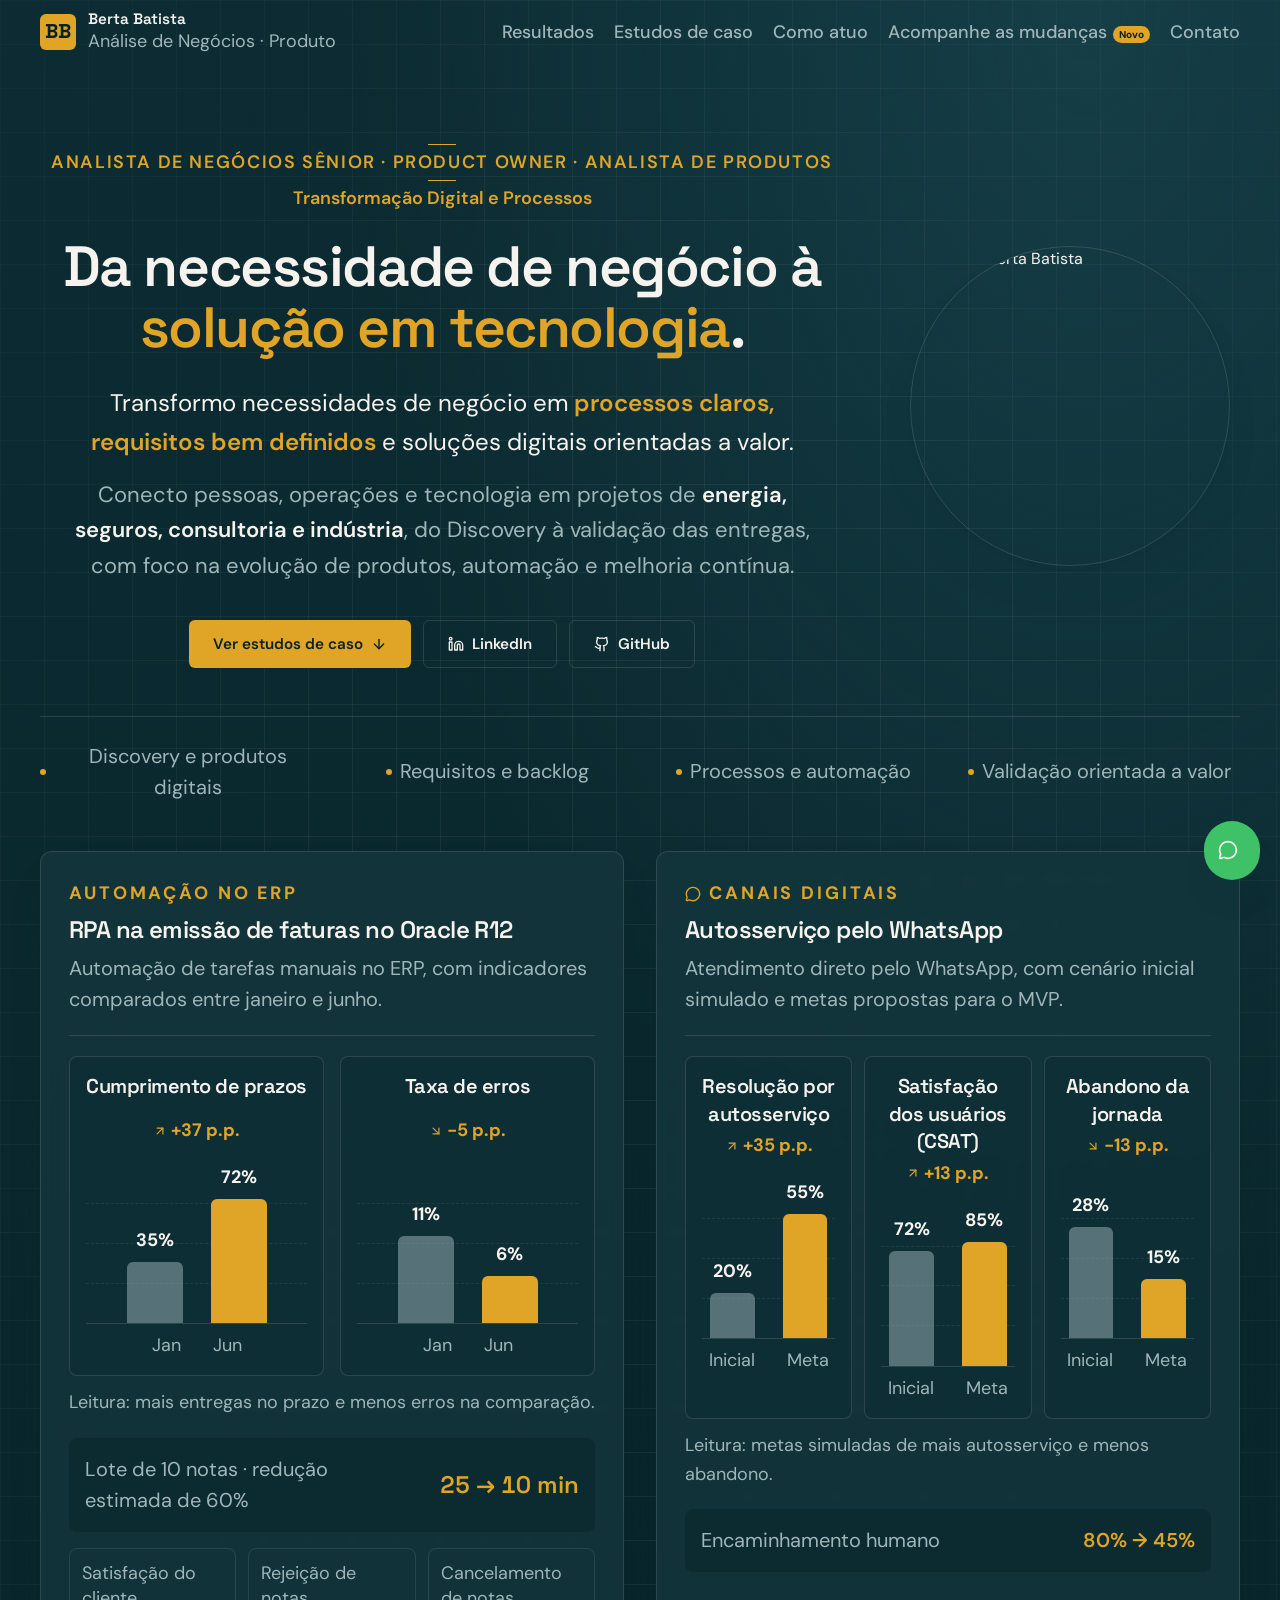
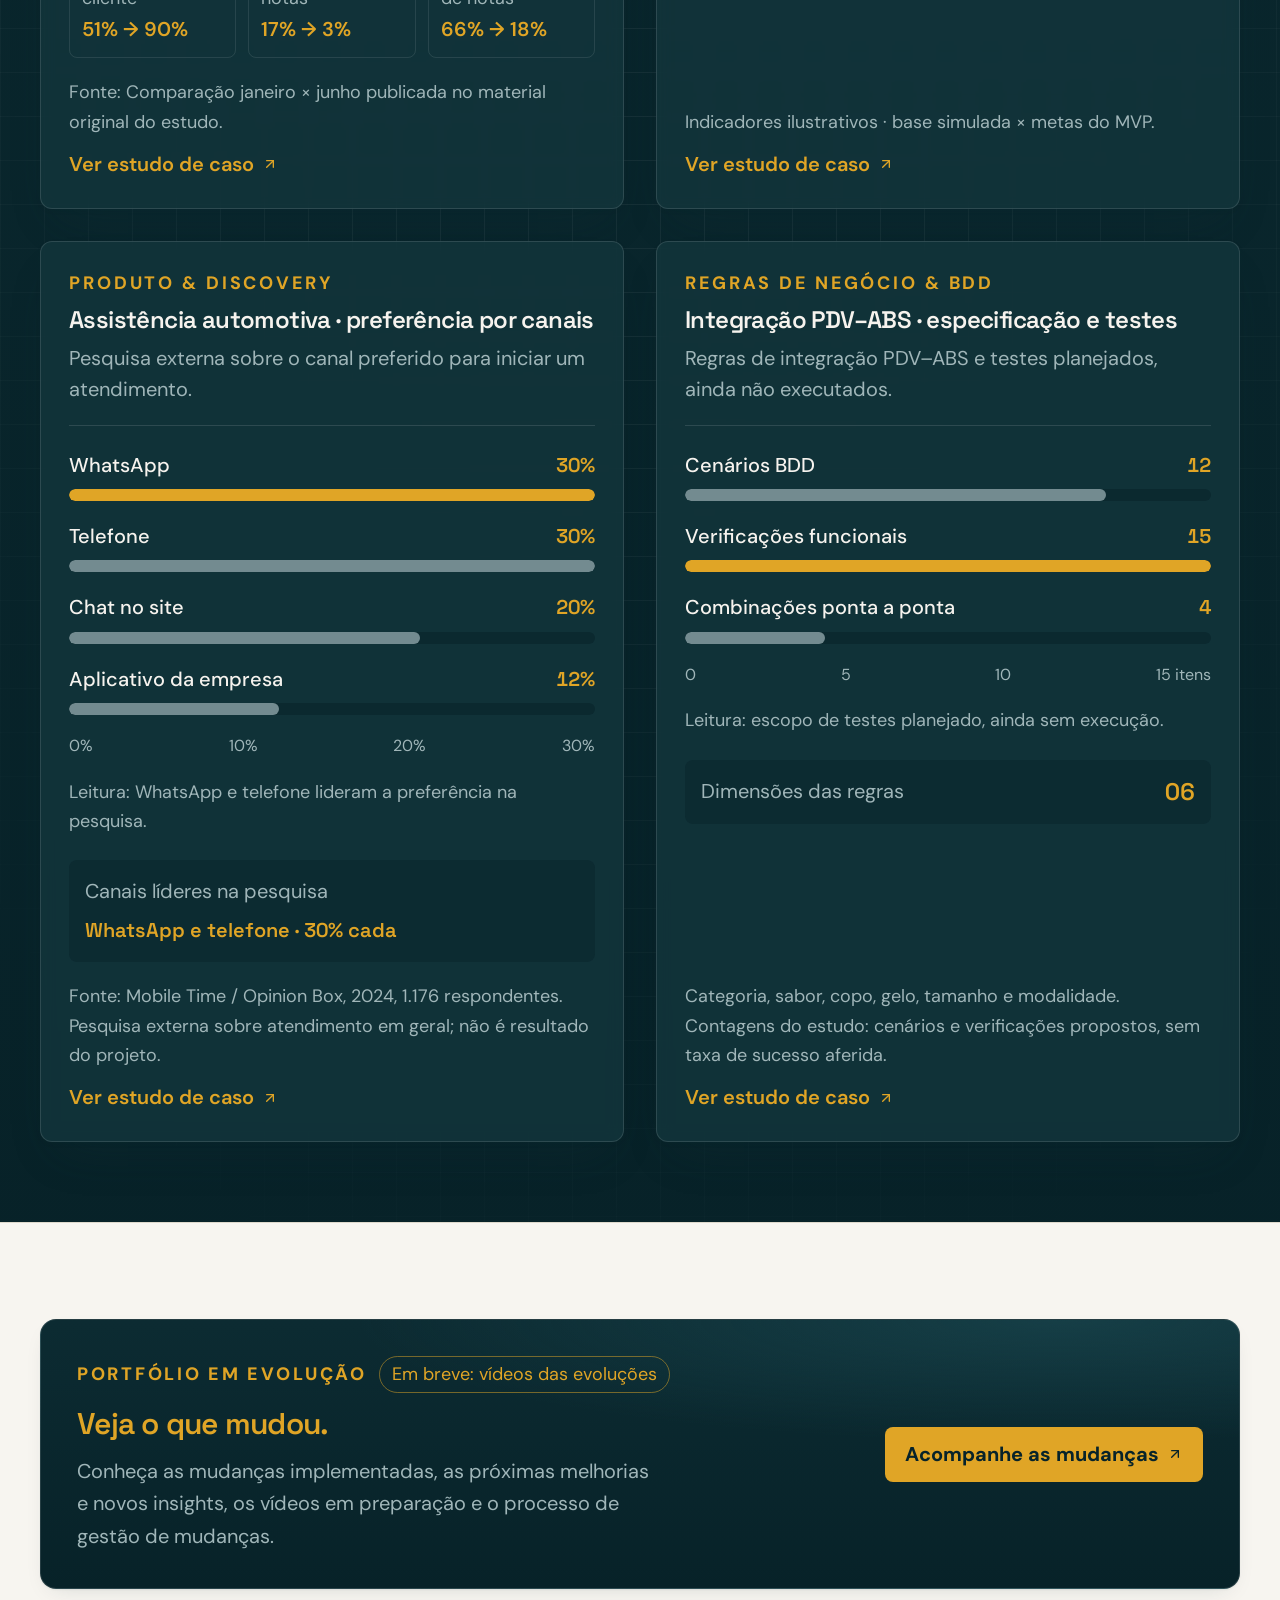
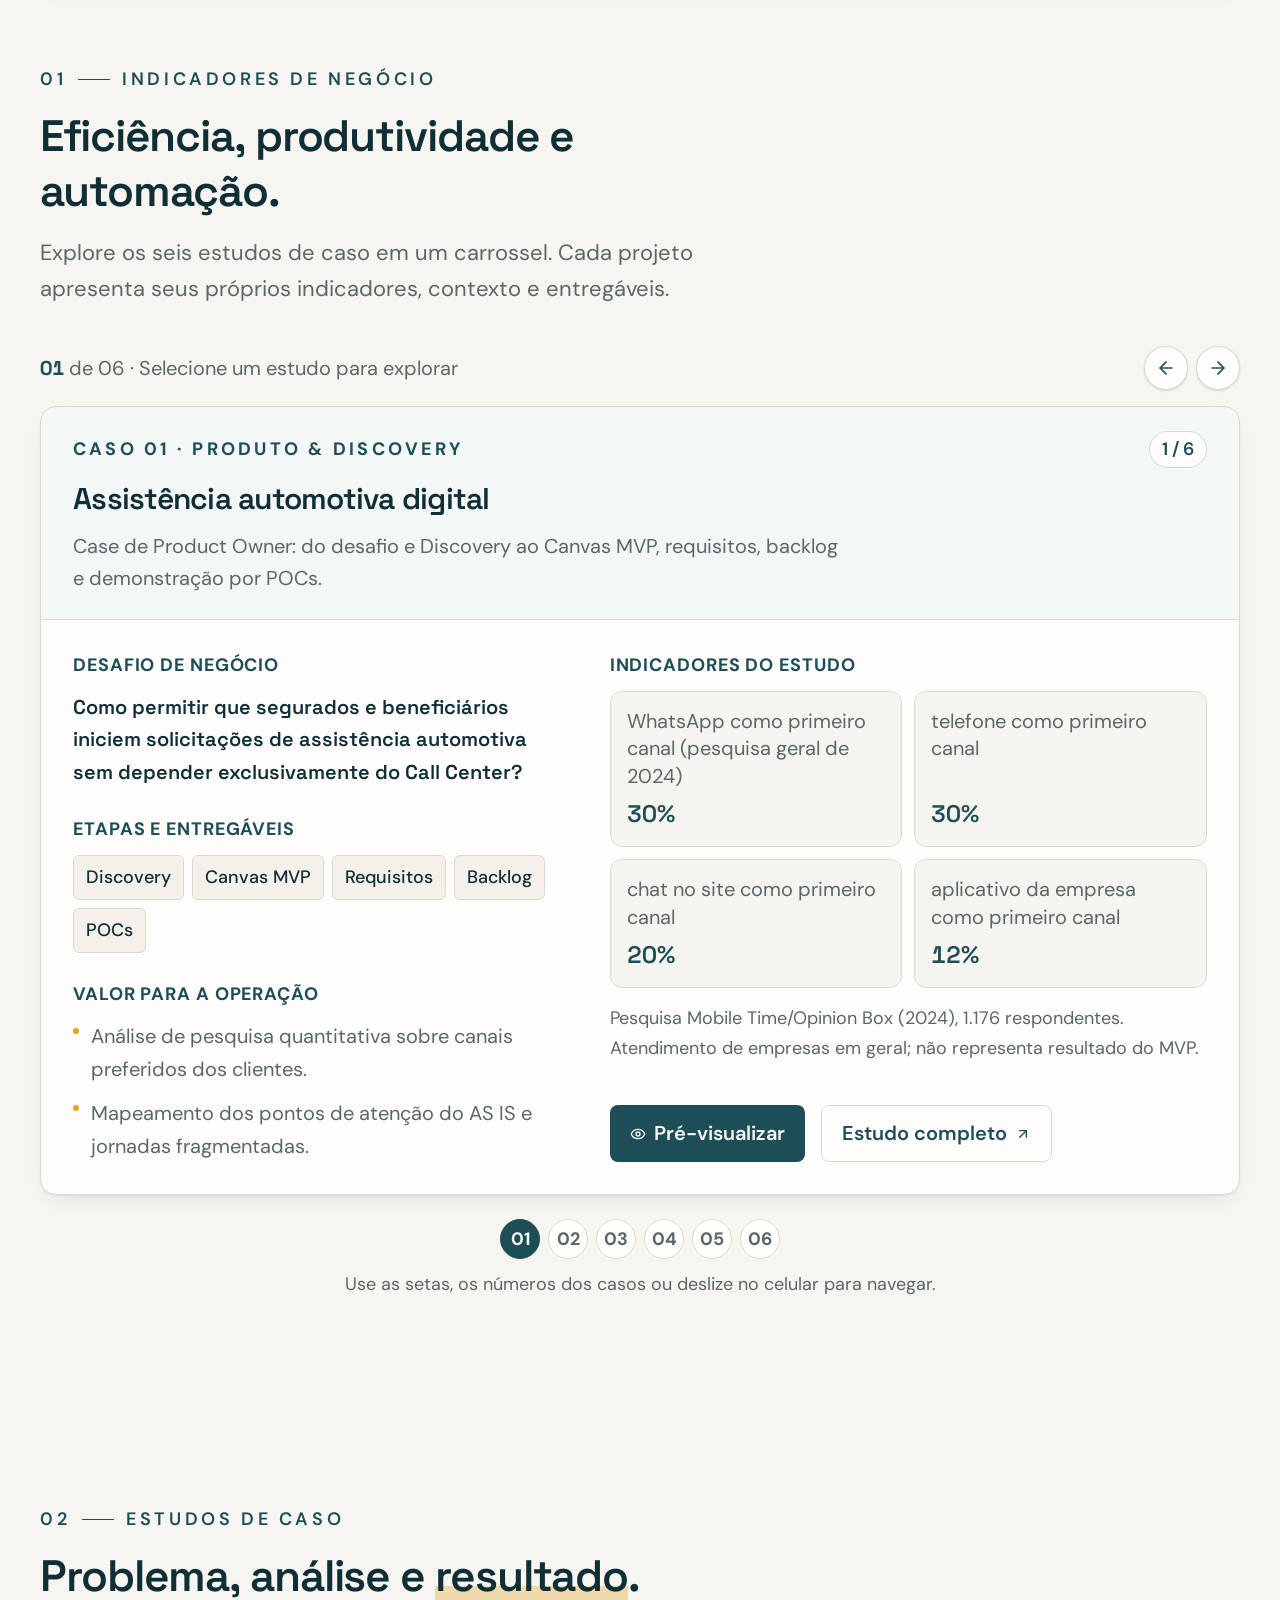
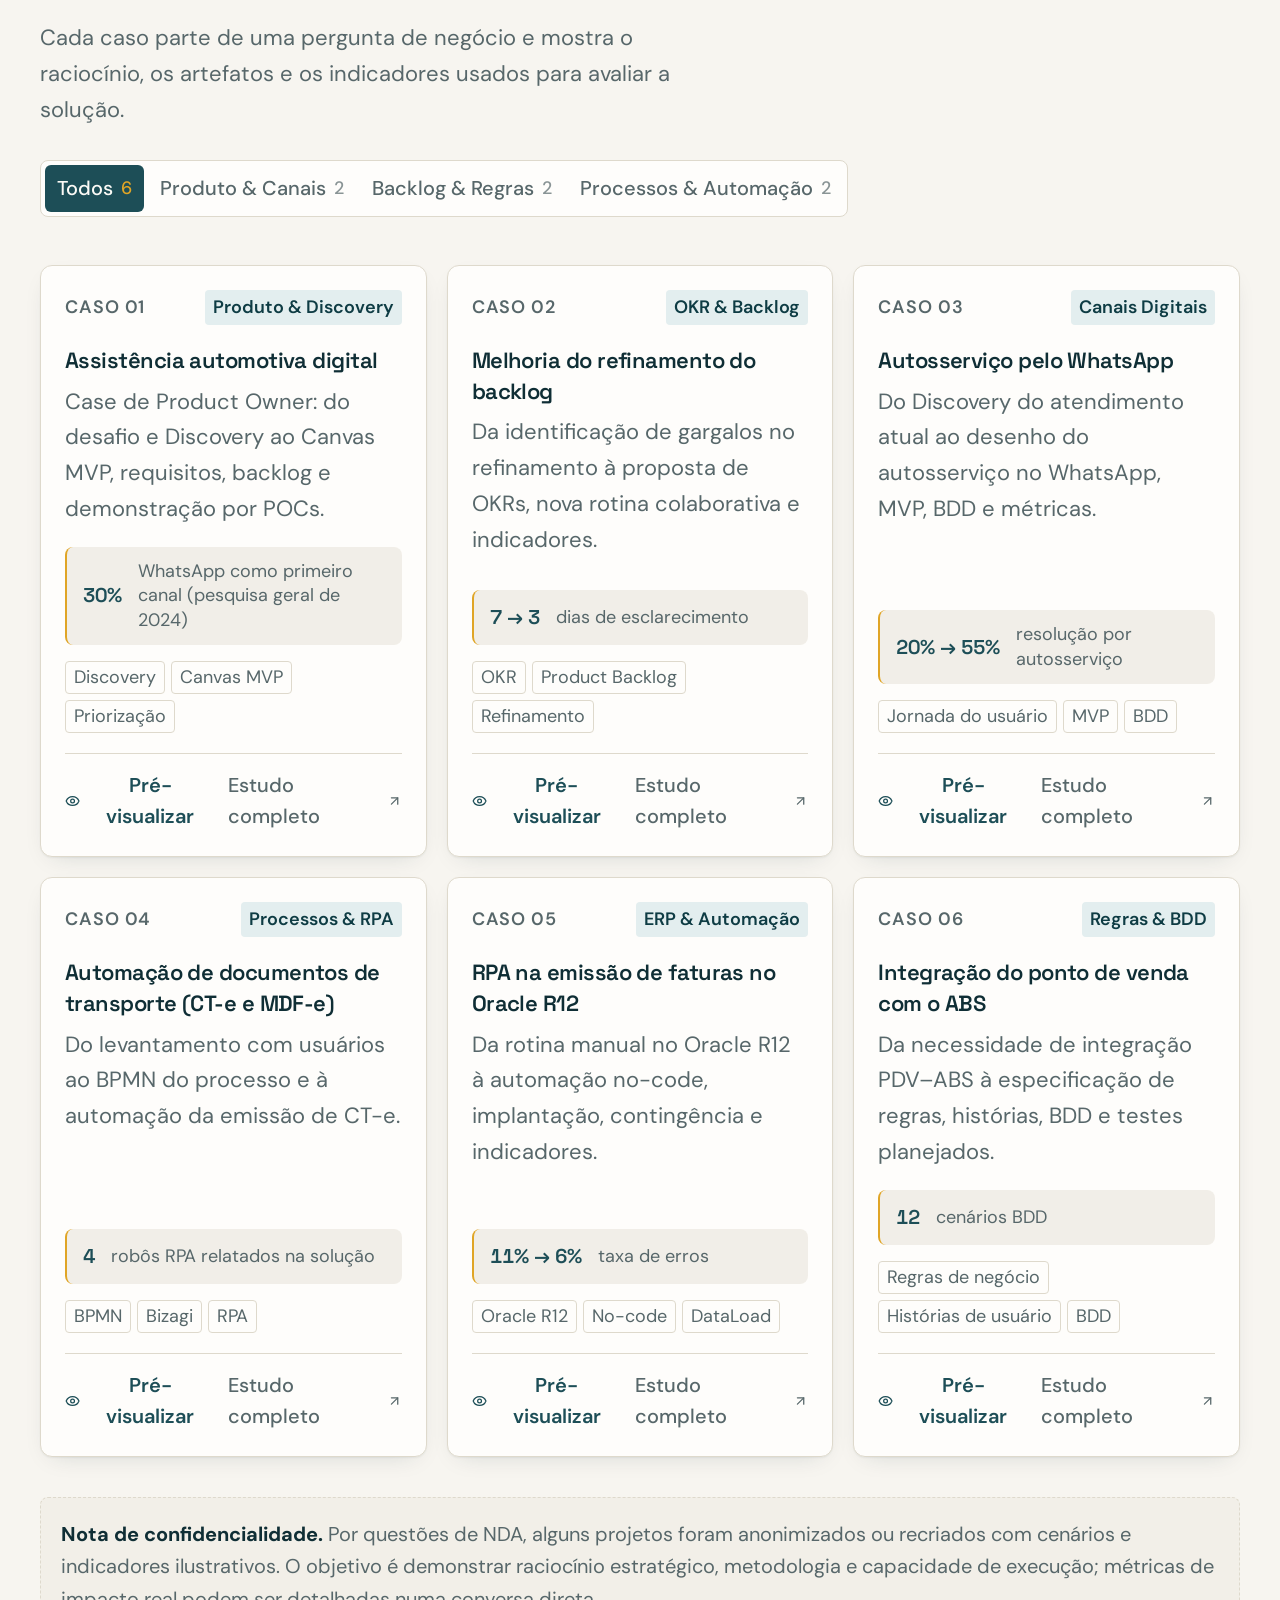
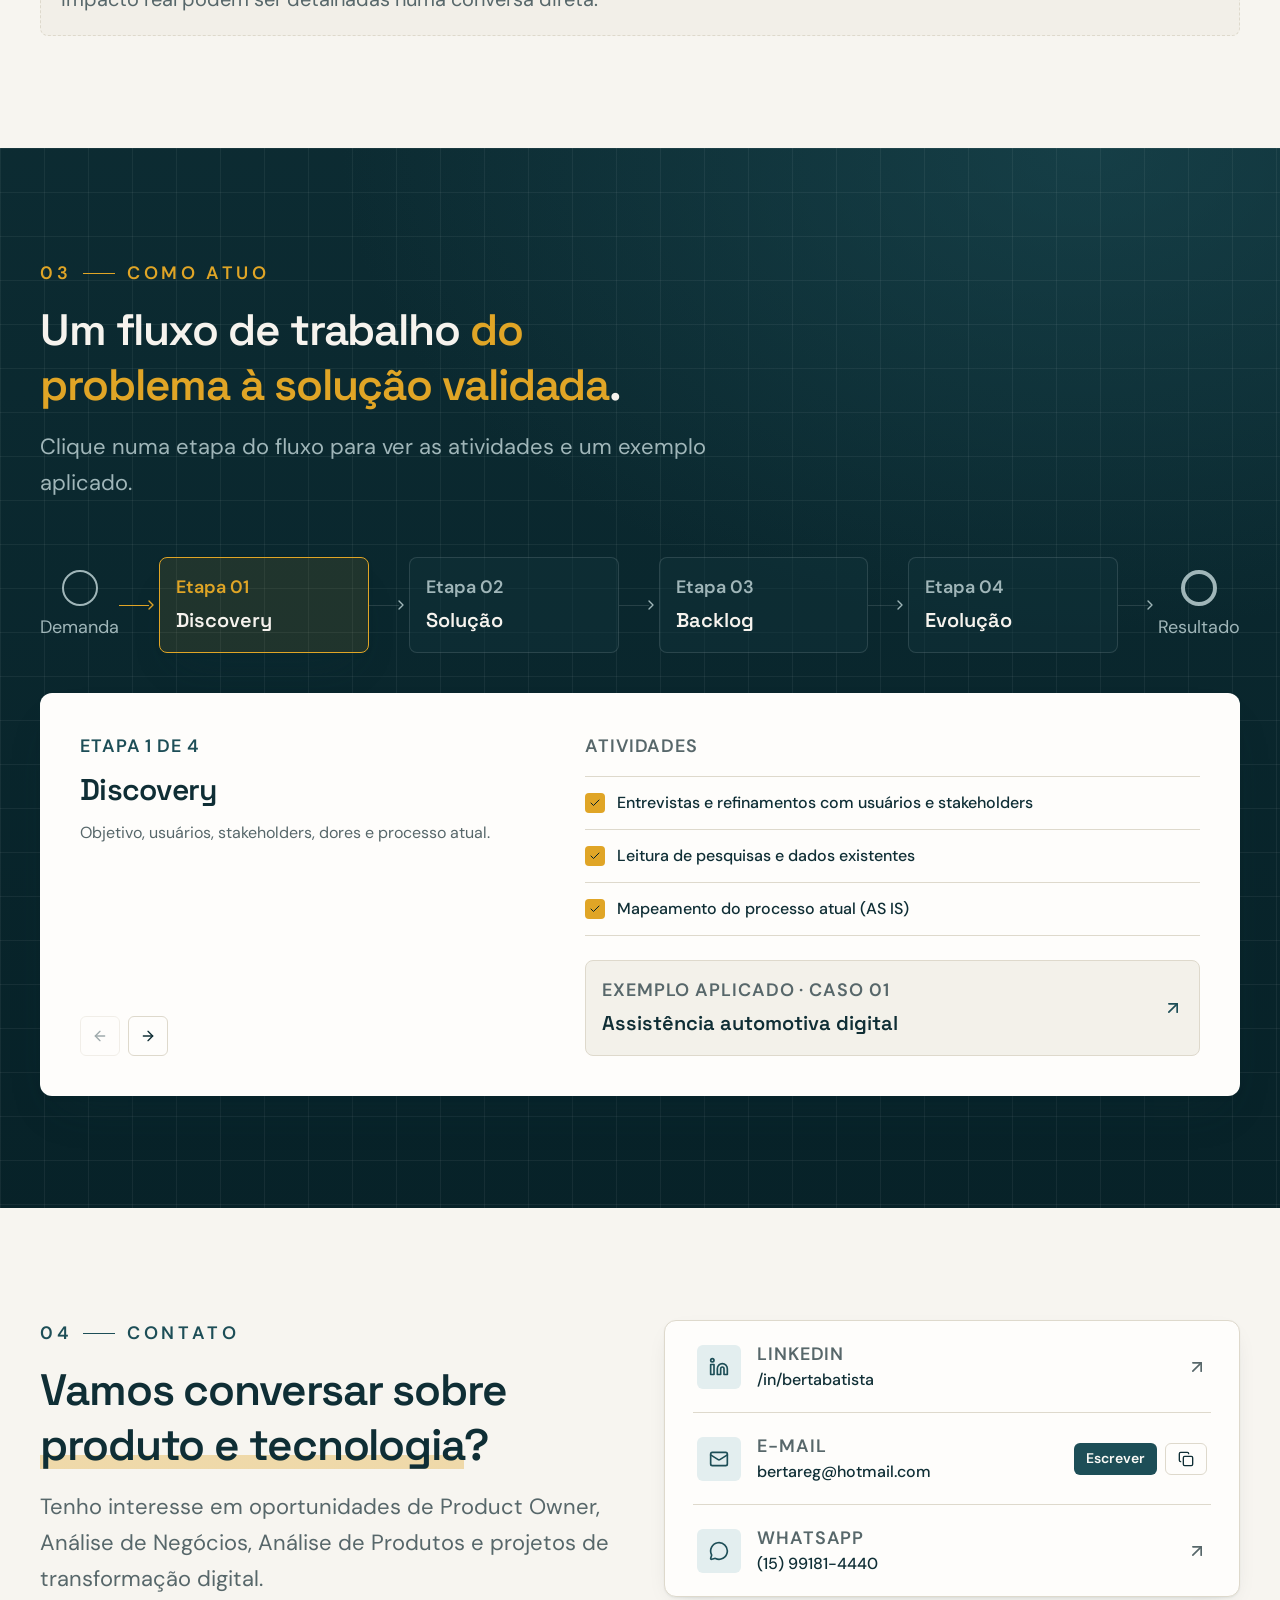
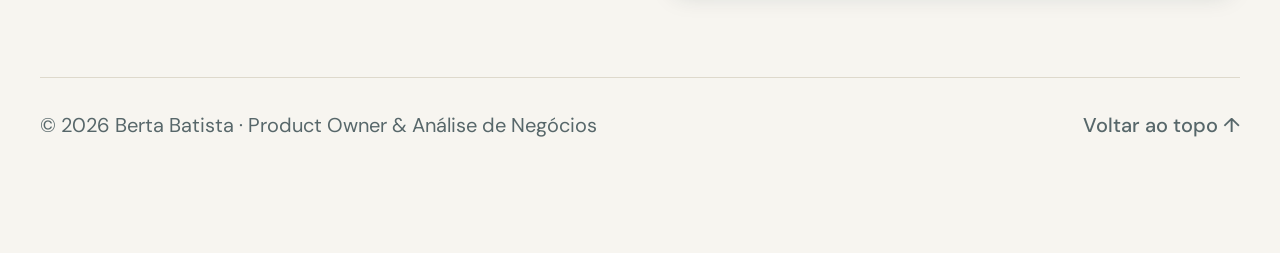
==== capa-preview/index.html @ 14ceea6b "Atualiza prévia independente da capa React" ====
<!doctype html>
<html lang="pt-BR">
<head>
  <meta charset="UTF-8">
  <meta name="viewport" content="width=device-width, initial-scale=1.0">
  <meta name="theme-color" content="#103d39">
  <meta name="robots" content="noindex, nofollow">
  <meta name="description" content="Prévia de testes do portfólio interativo, separada do site oficial.">
  <title>Prévia do Portfólio · Berta Batista</title>
  <link rel="preconnect" href="https://fonts.googleapis.com">
  <link rel="preconnect" href="https://fonts.gstatic.com" crossorigin>
  <link href="https://fonts.googleapis.com/css2?family=DM+Sans:wght@400;500;600;700&family=Space+Grotesk:wght@400;500;600;700&display=swap" rel="stylesheet">
  <script type="module" crossorigin src="/capa-preview/assets/index-OJYgNXqE.js"></script>
  <link rel="stylesheet" crossorigin href="/capa-preview/assets/index-oPTiaFLQ.css">
</head>
<body>
  <div id="root"></div>
</body>
</html>
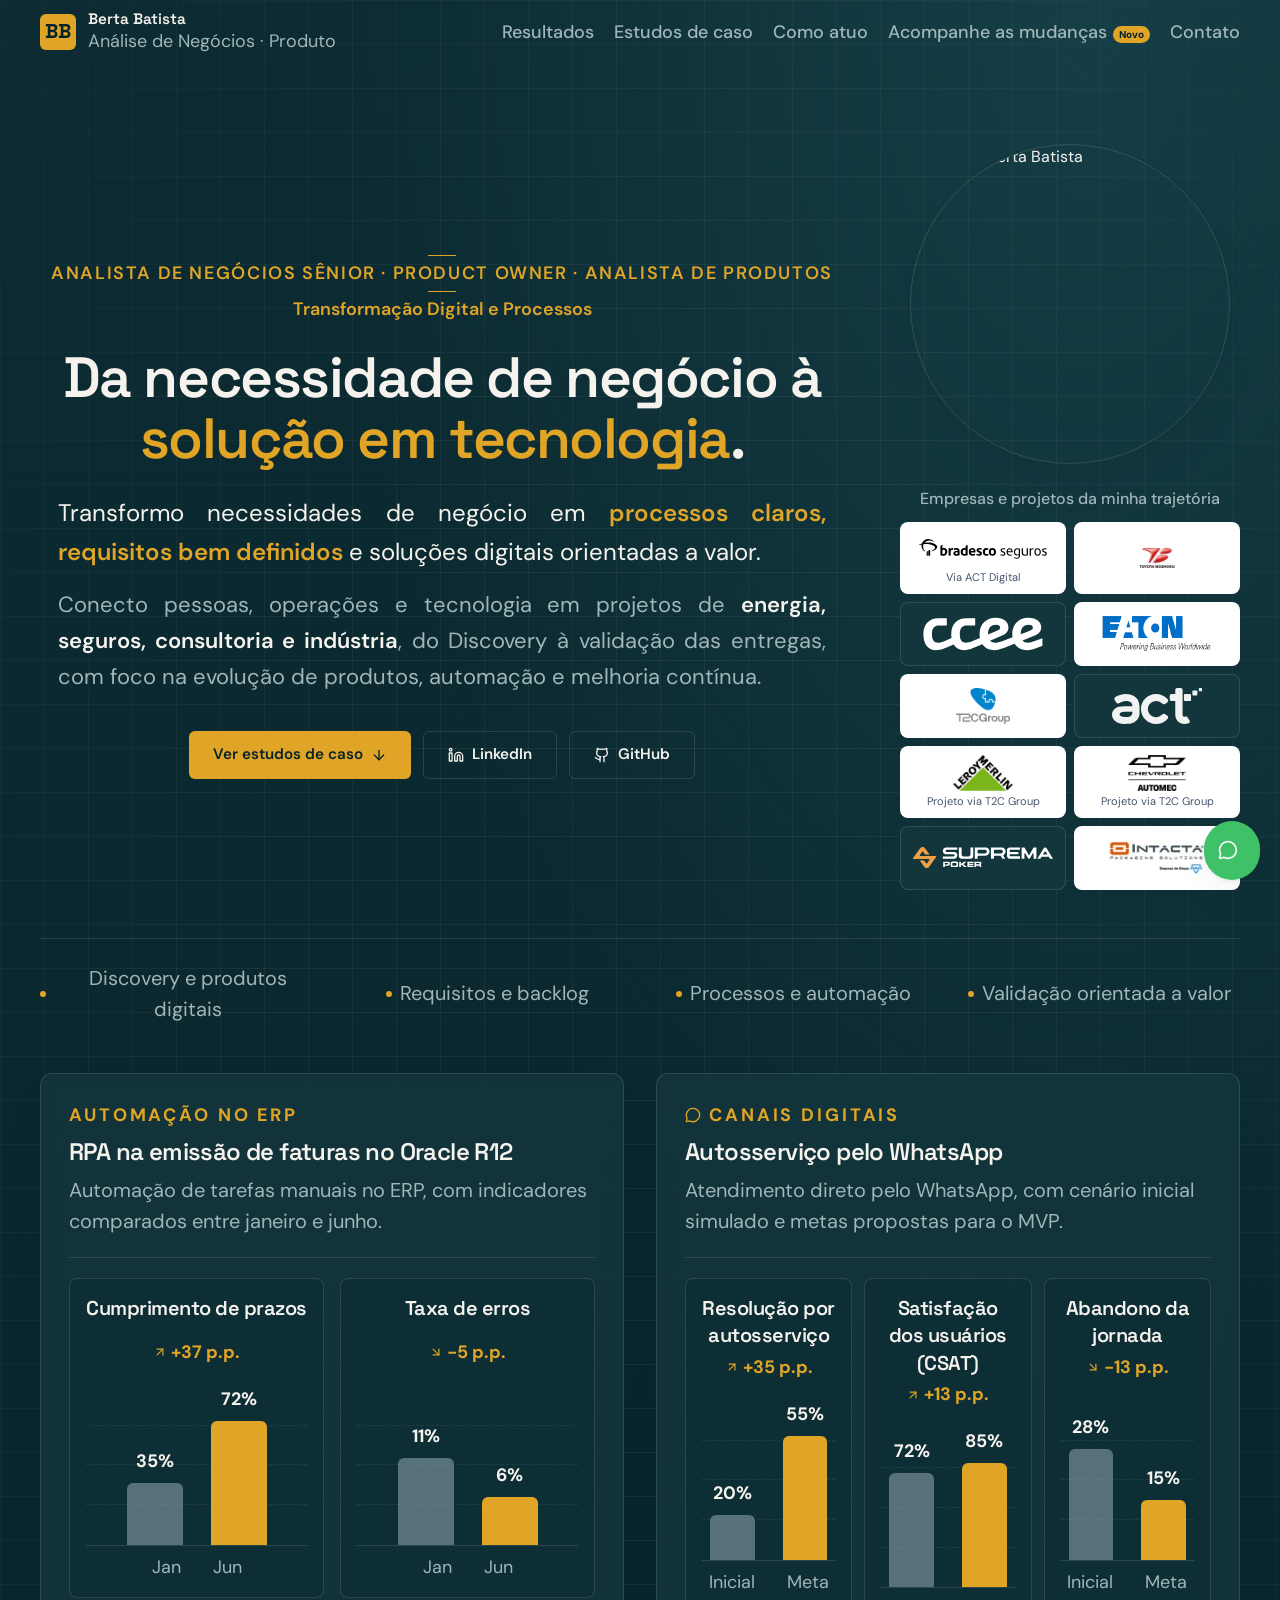
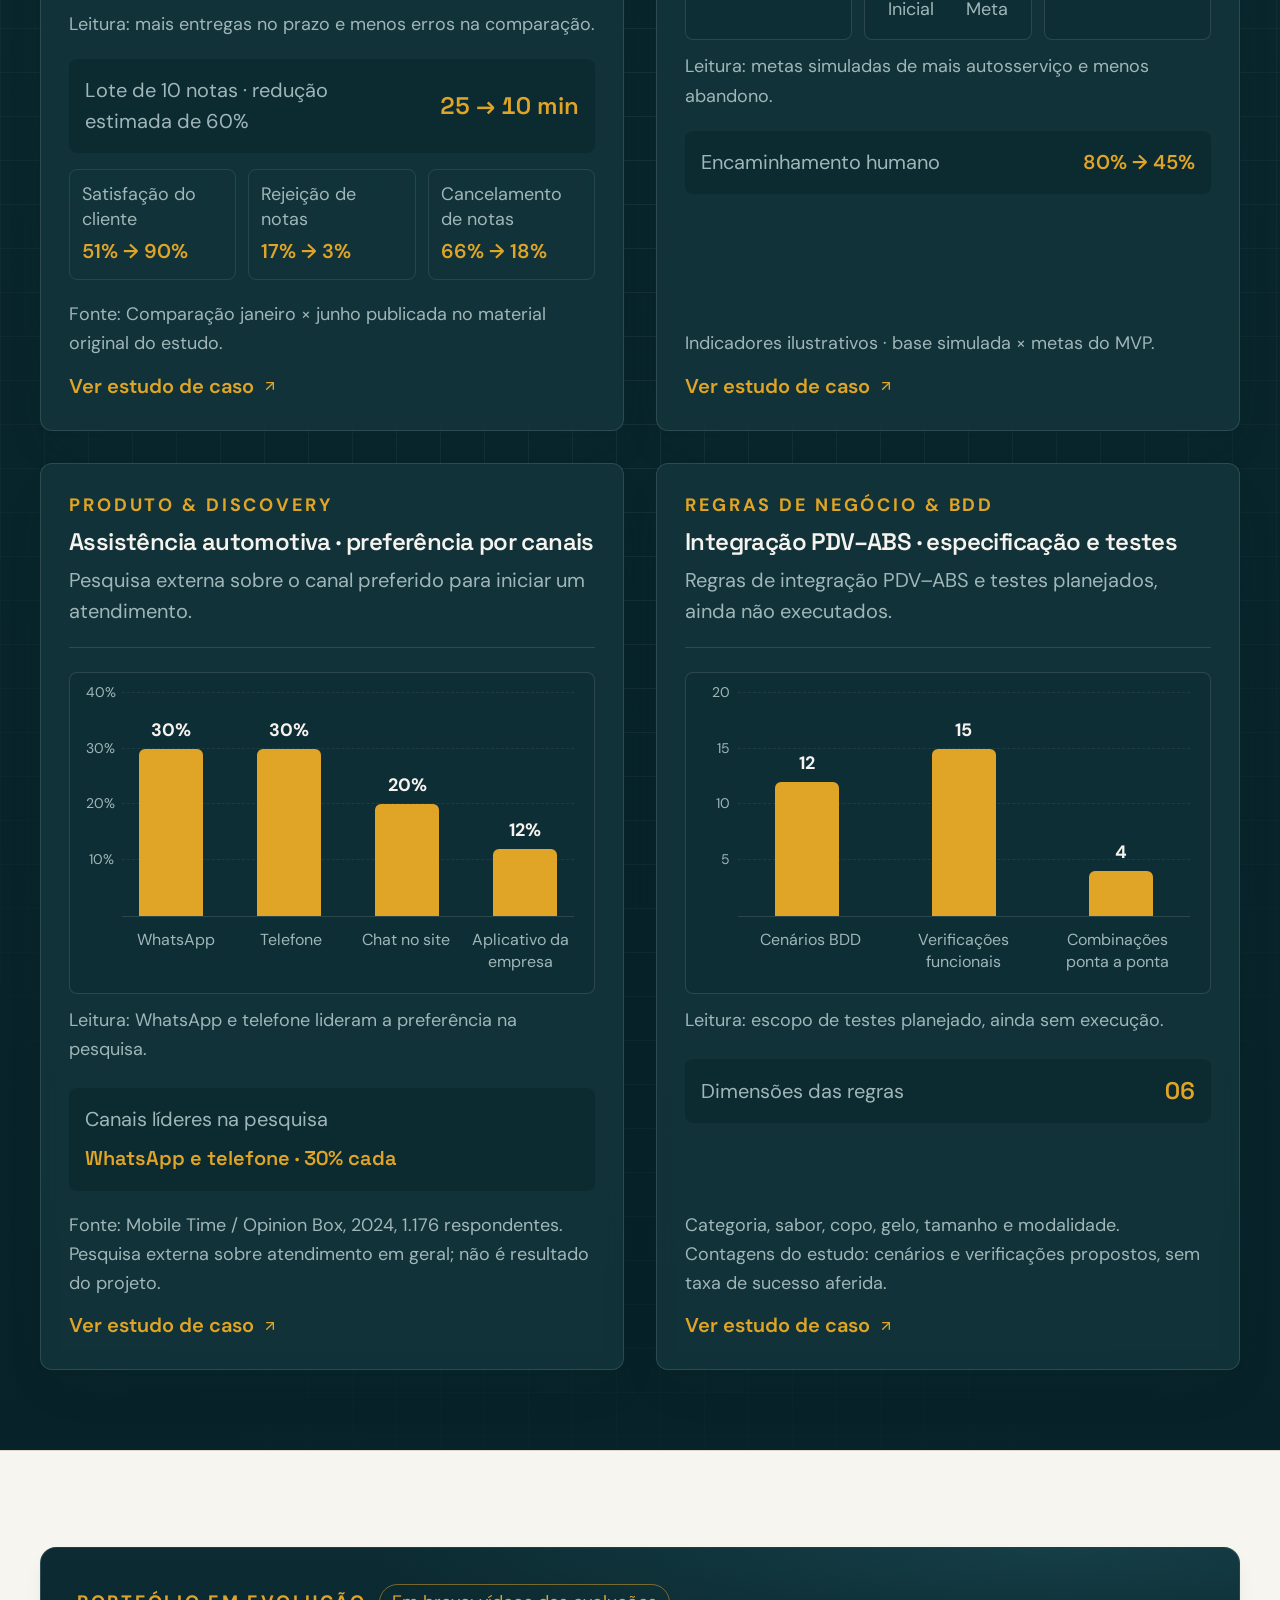
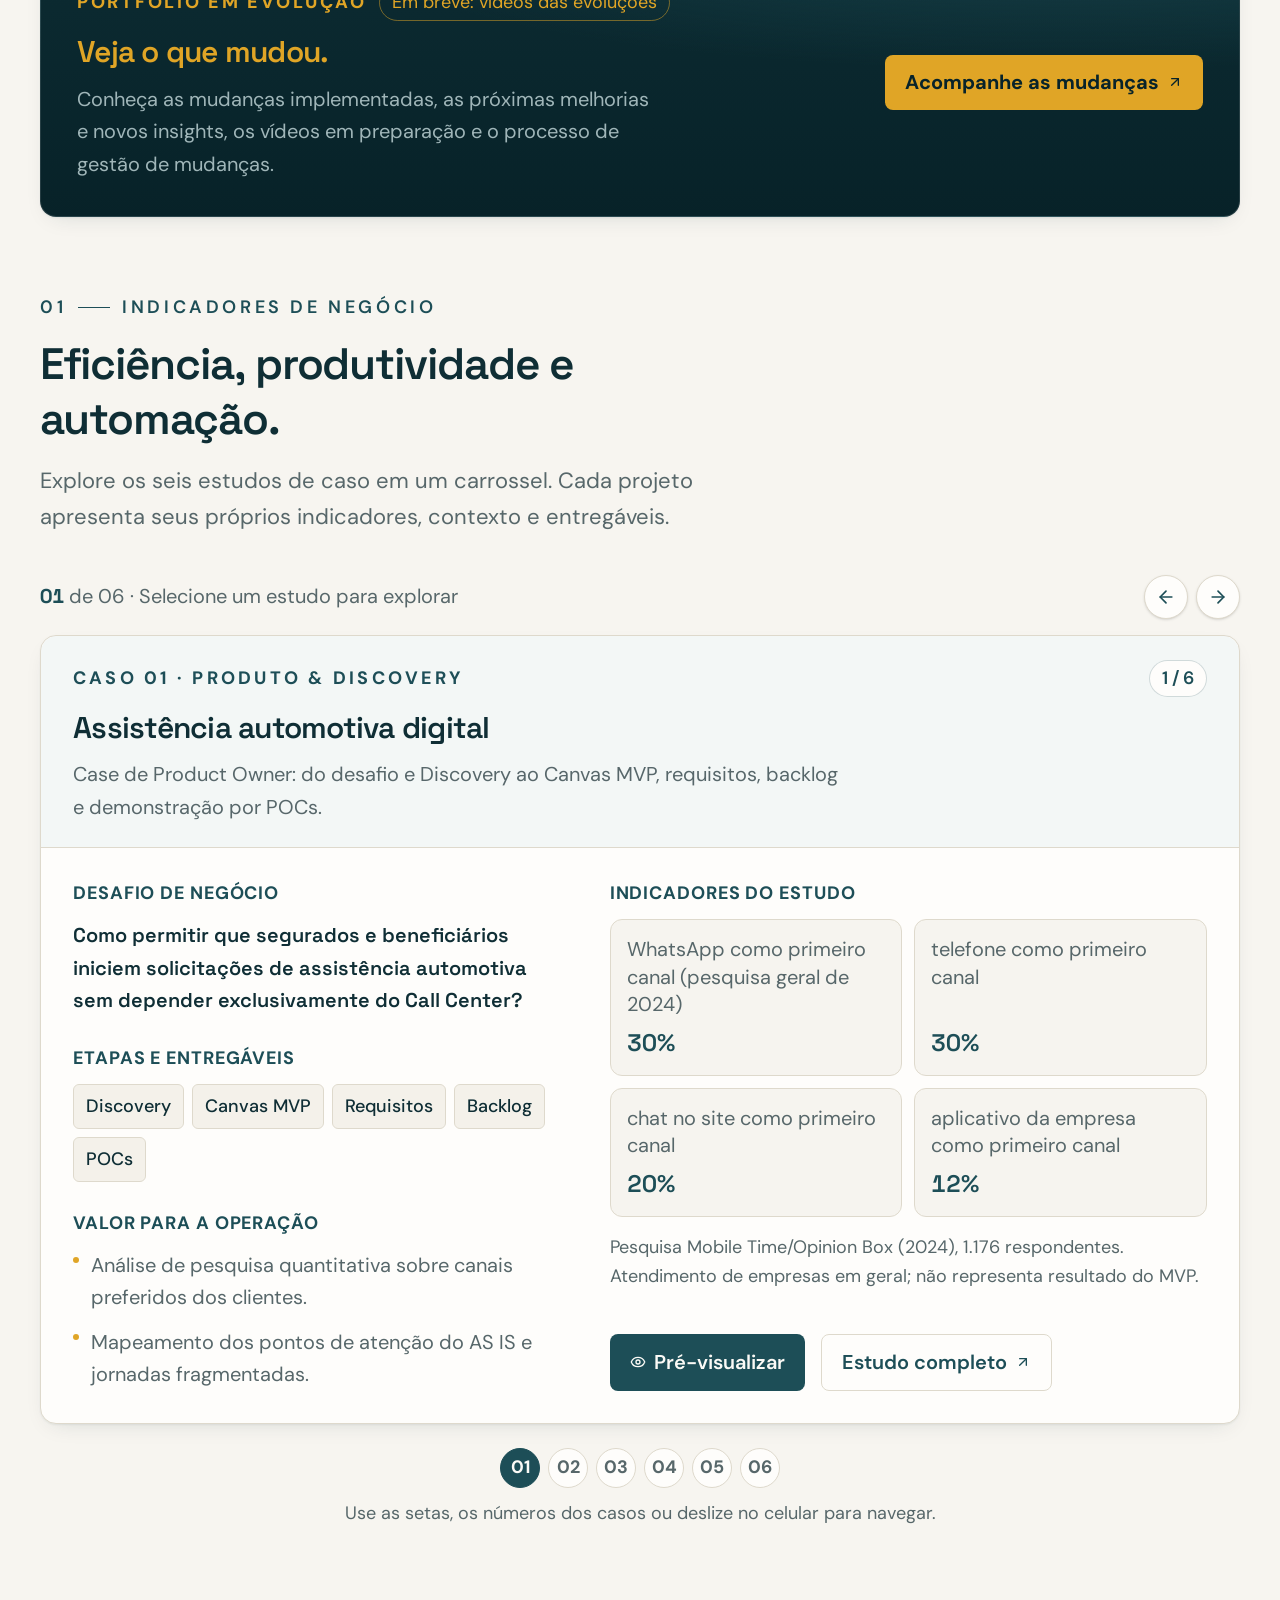
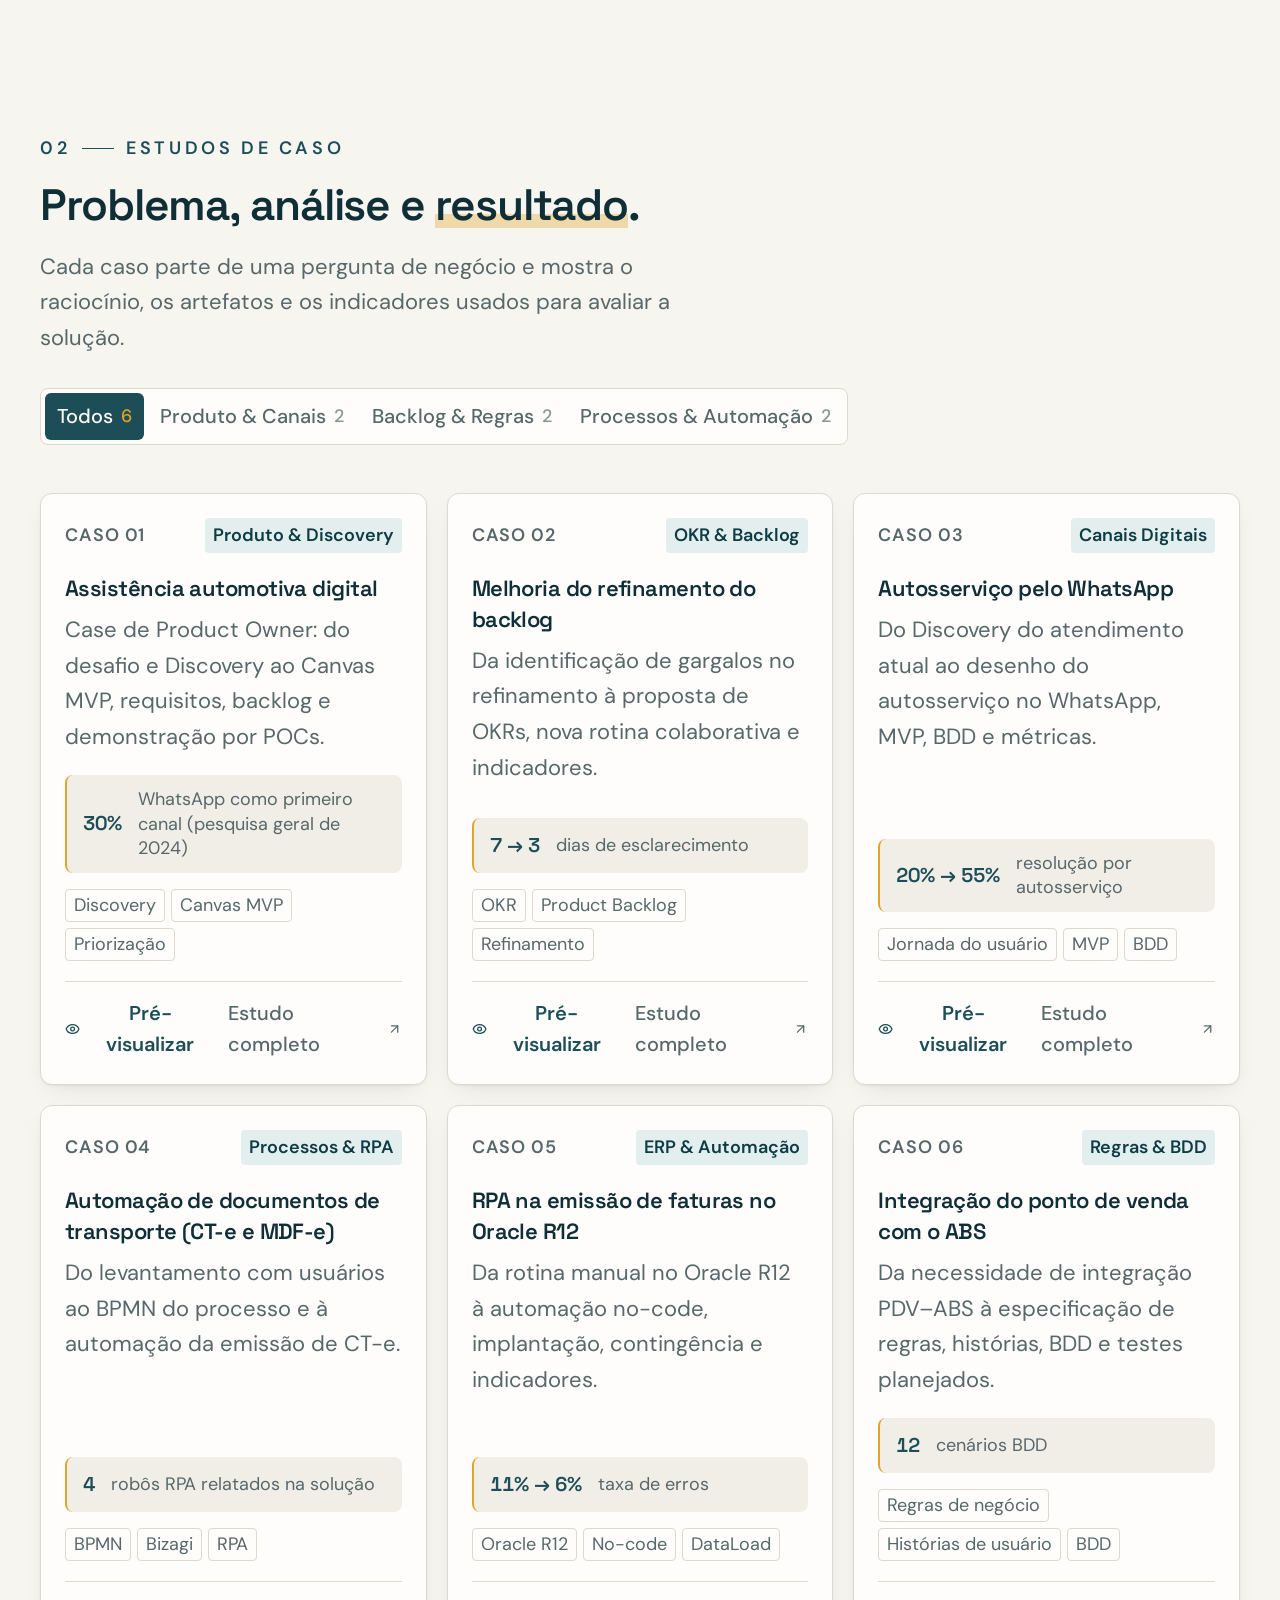
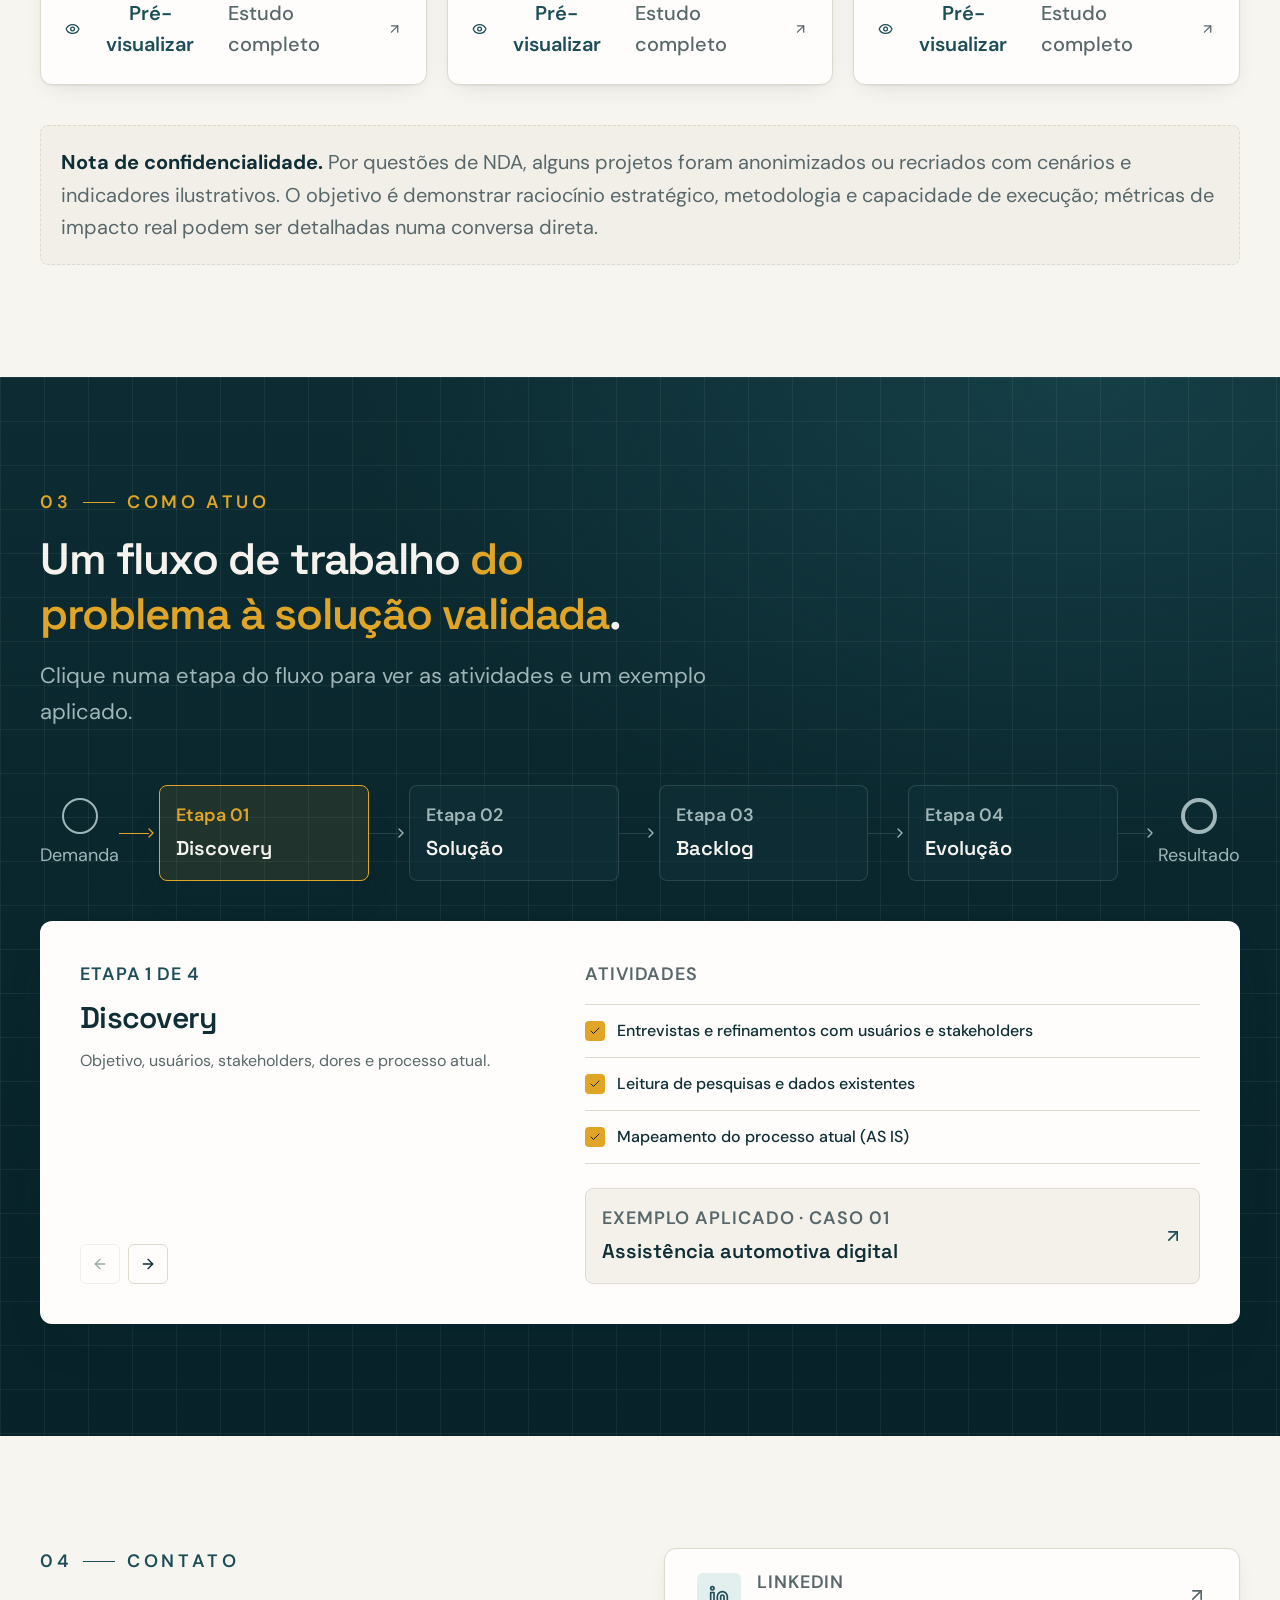
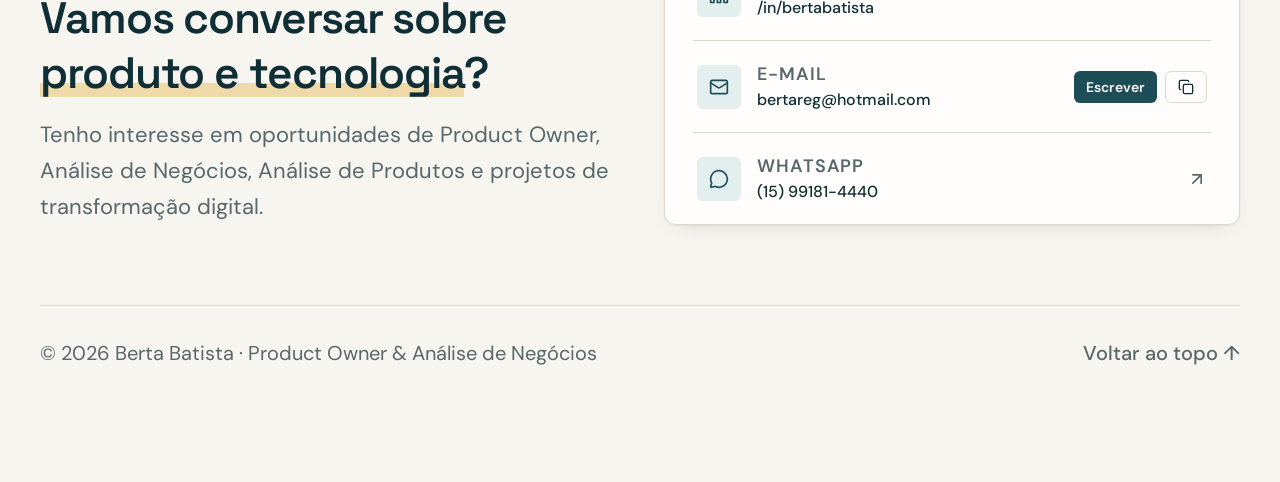
==== commit 88b2efa7: "Atualiza prévia independente da capa React" ====
--- a/capa-preview/index.html
+++ b/capa-preview/index.html
@@ -10,8 +10,8 @@
   <link rel="preconnect" href="https://fonts.googleapis.com">
   <link rel="preconnect" href="https://fonts.gstatic.com" crossorigin>
   <link href="https://fonts.googleapis.com/css2?family=DM+Sans:wght@400;500;600;700&family=Space+Grotesk:wght@400;500;600;700&display=swap" rel="stylesheet">
-  <script type="module" crossorigin src="/capa-preview/assets/index-OJYgNXqE.js"></script>
-  <link rel="stylesheet" crossorigin href="/capa-preview/assets/index-oPTiaFLQ.css">
+  <script type="module" crossorigin src="/capa-preview/assets/index-BOy4wglq.js"></script>
+  <link rel="stylesheet" crossorigin href="/capa-preview/assets/index-FwFhIFua.css">
 </head>
 <body>
   <div id="root"></div>
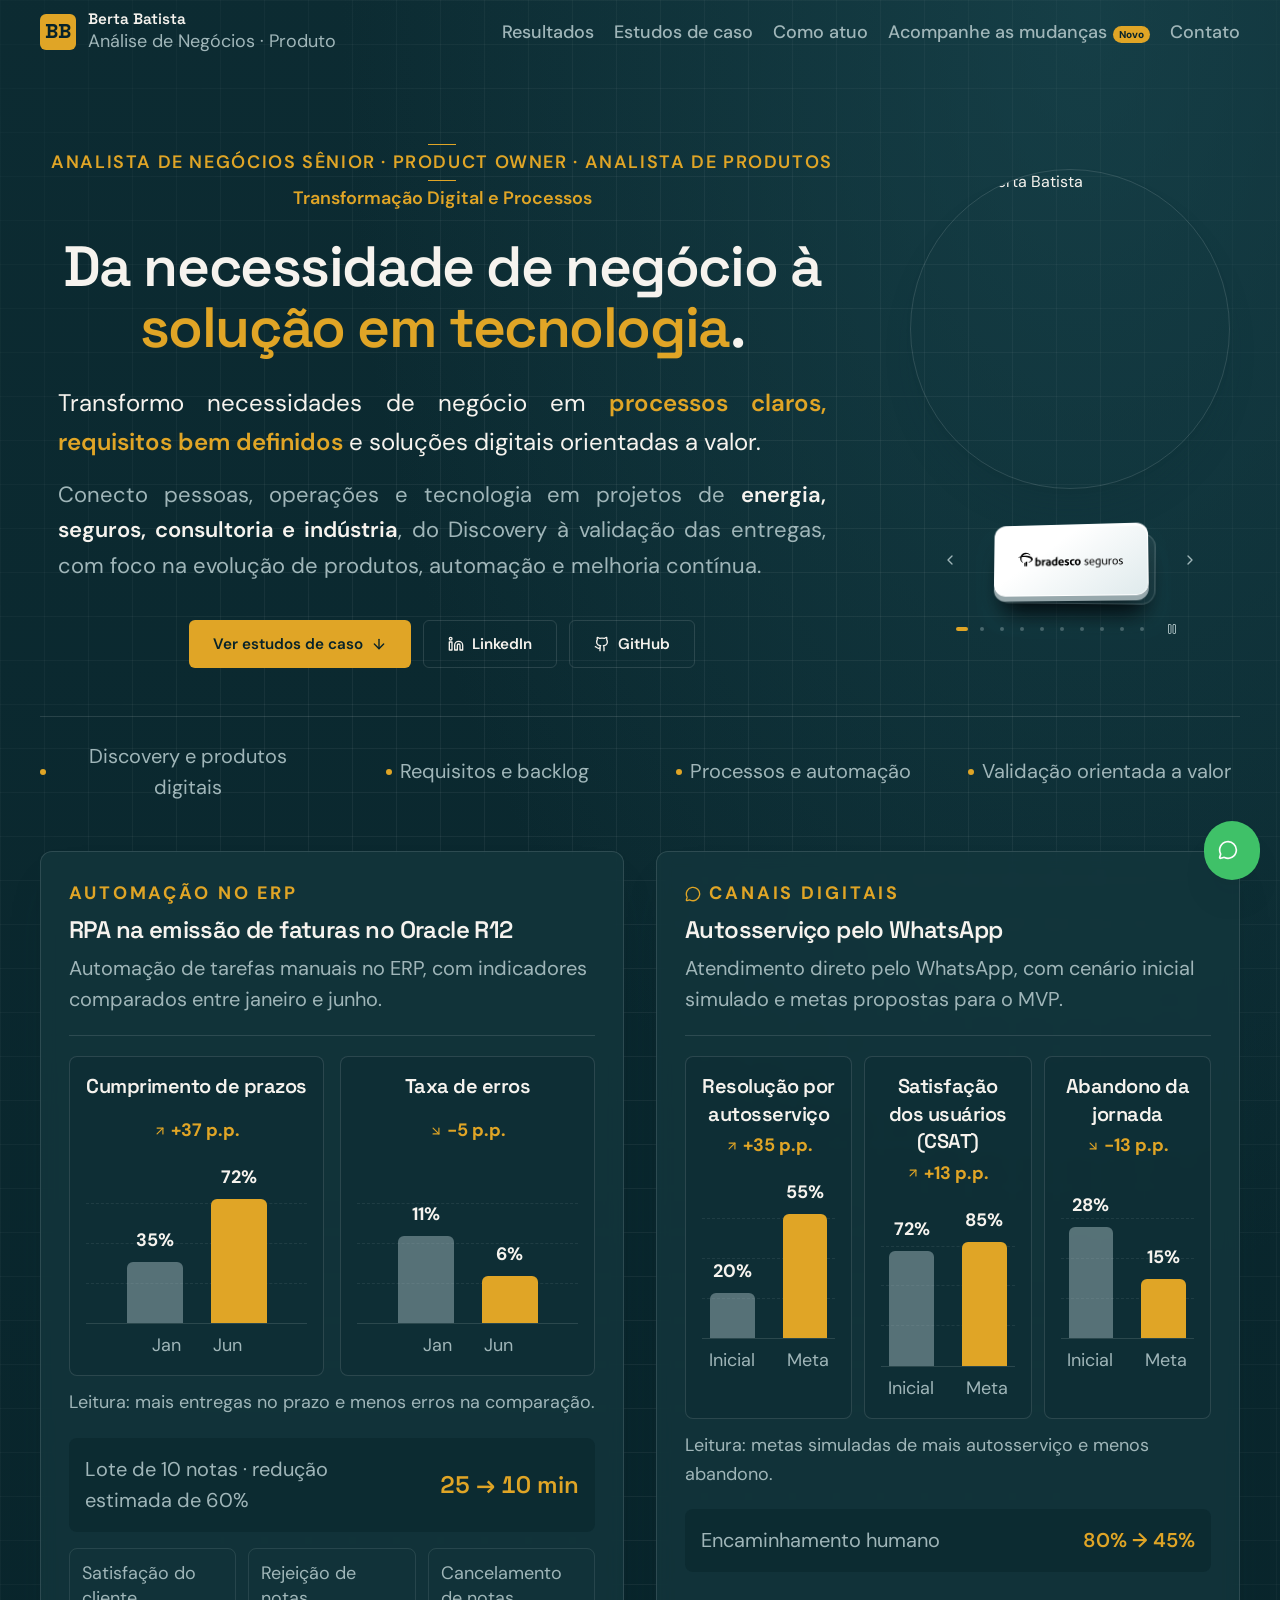
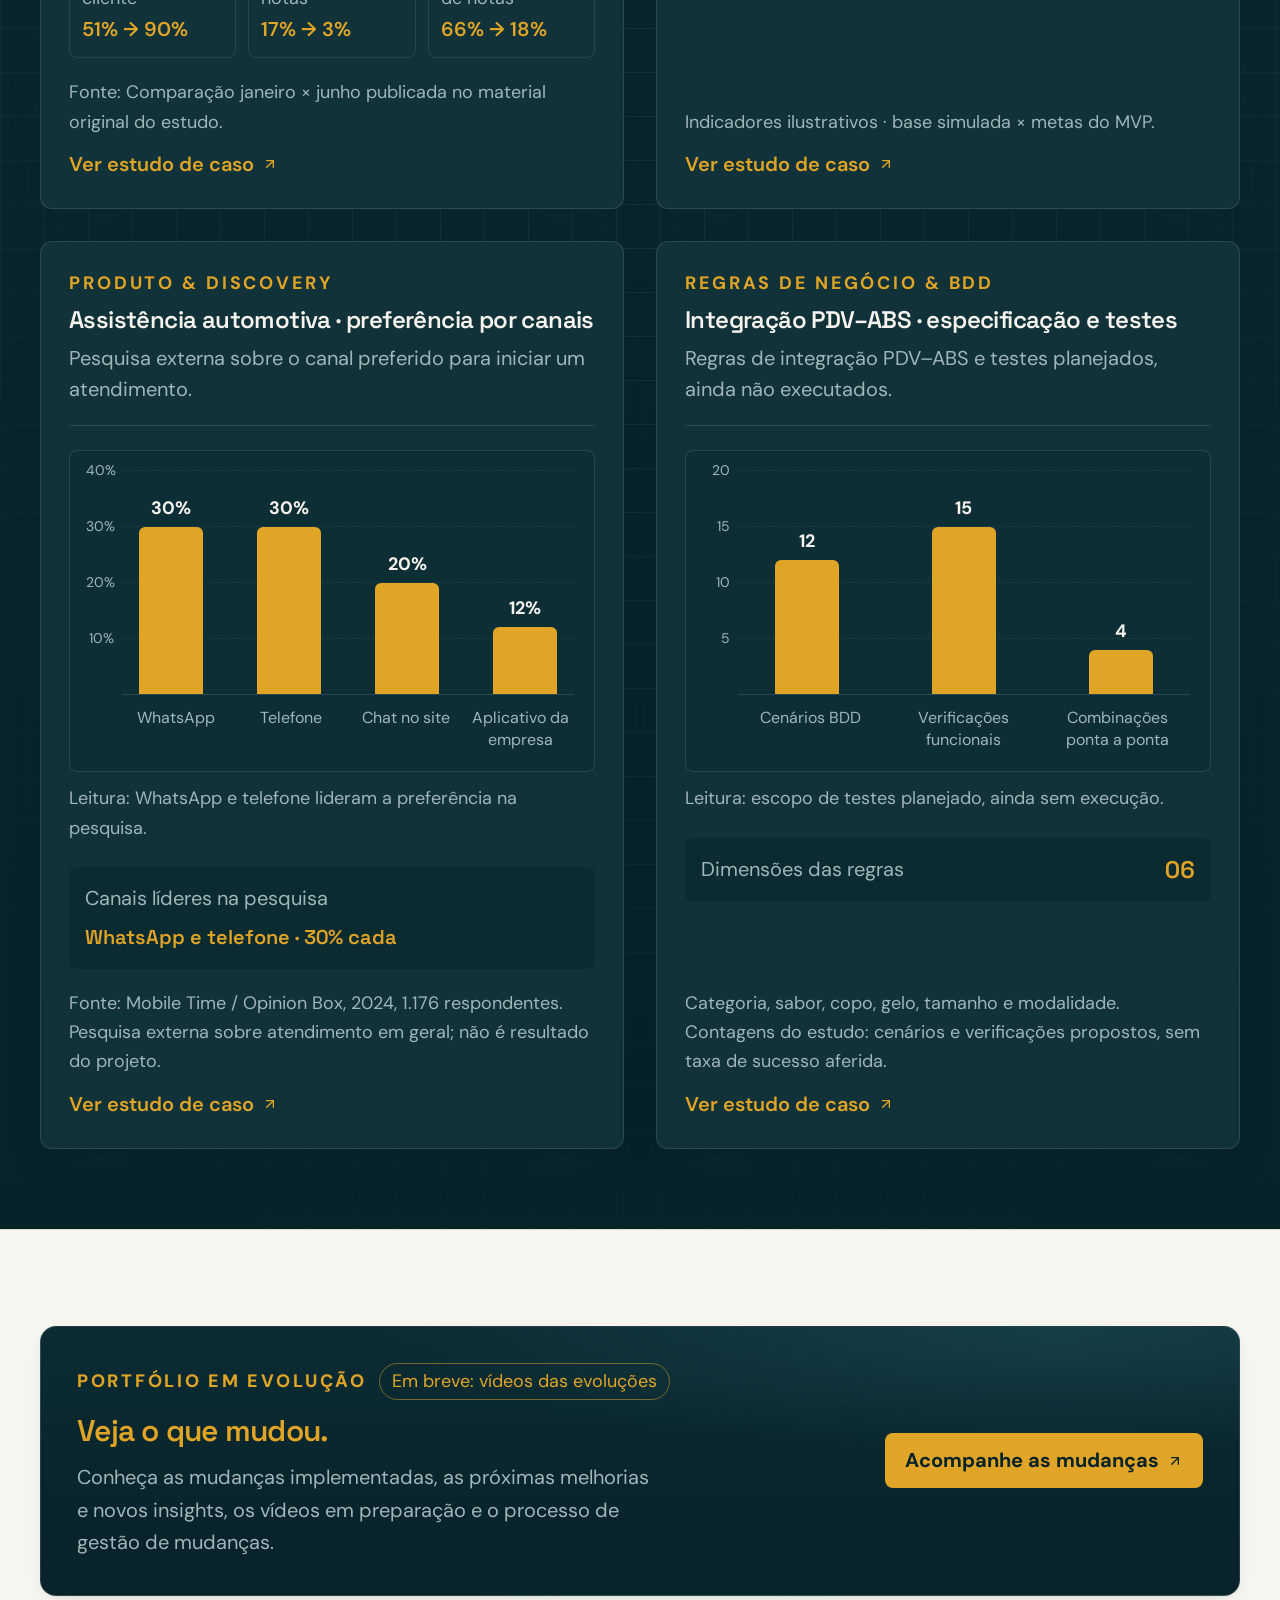
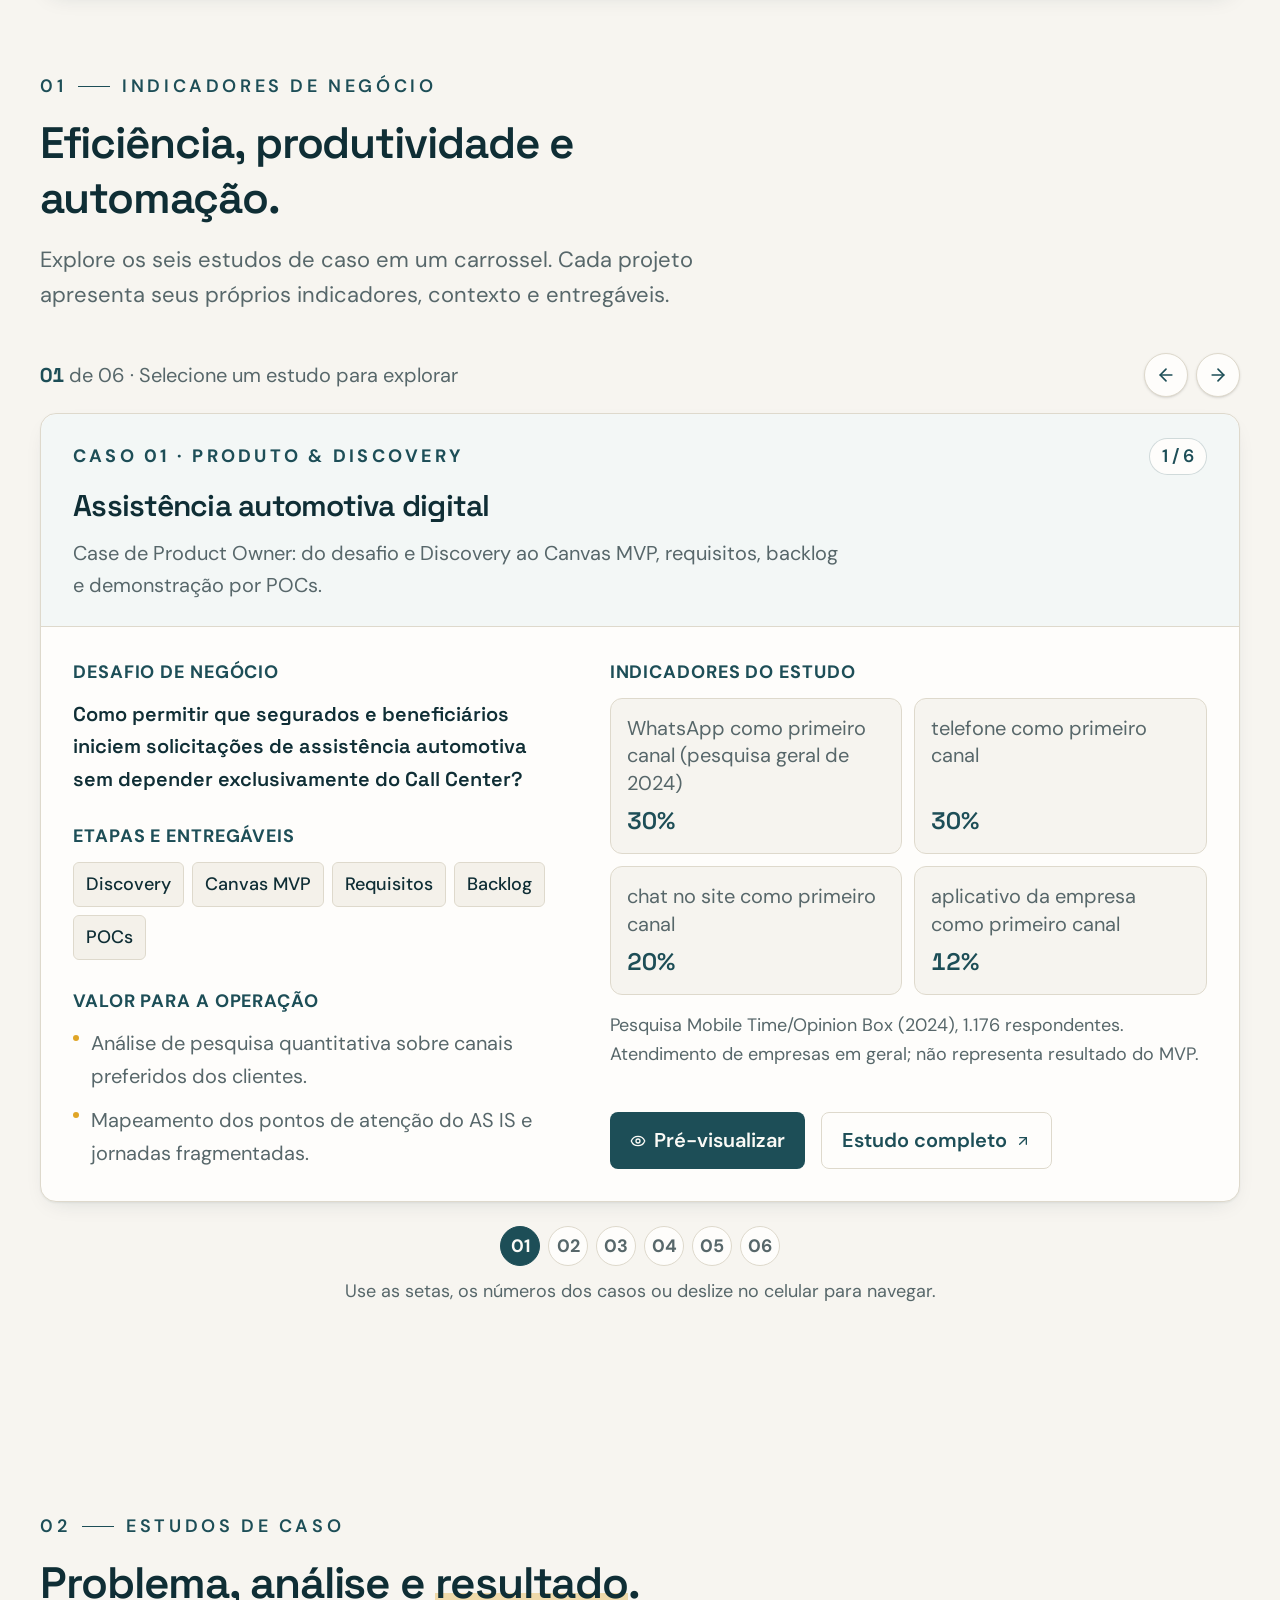
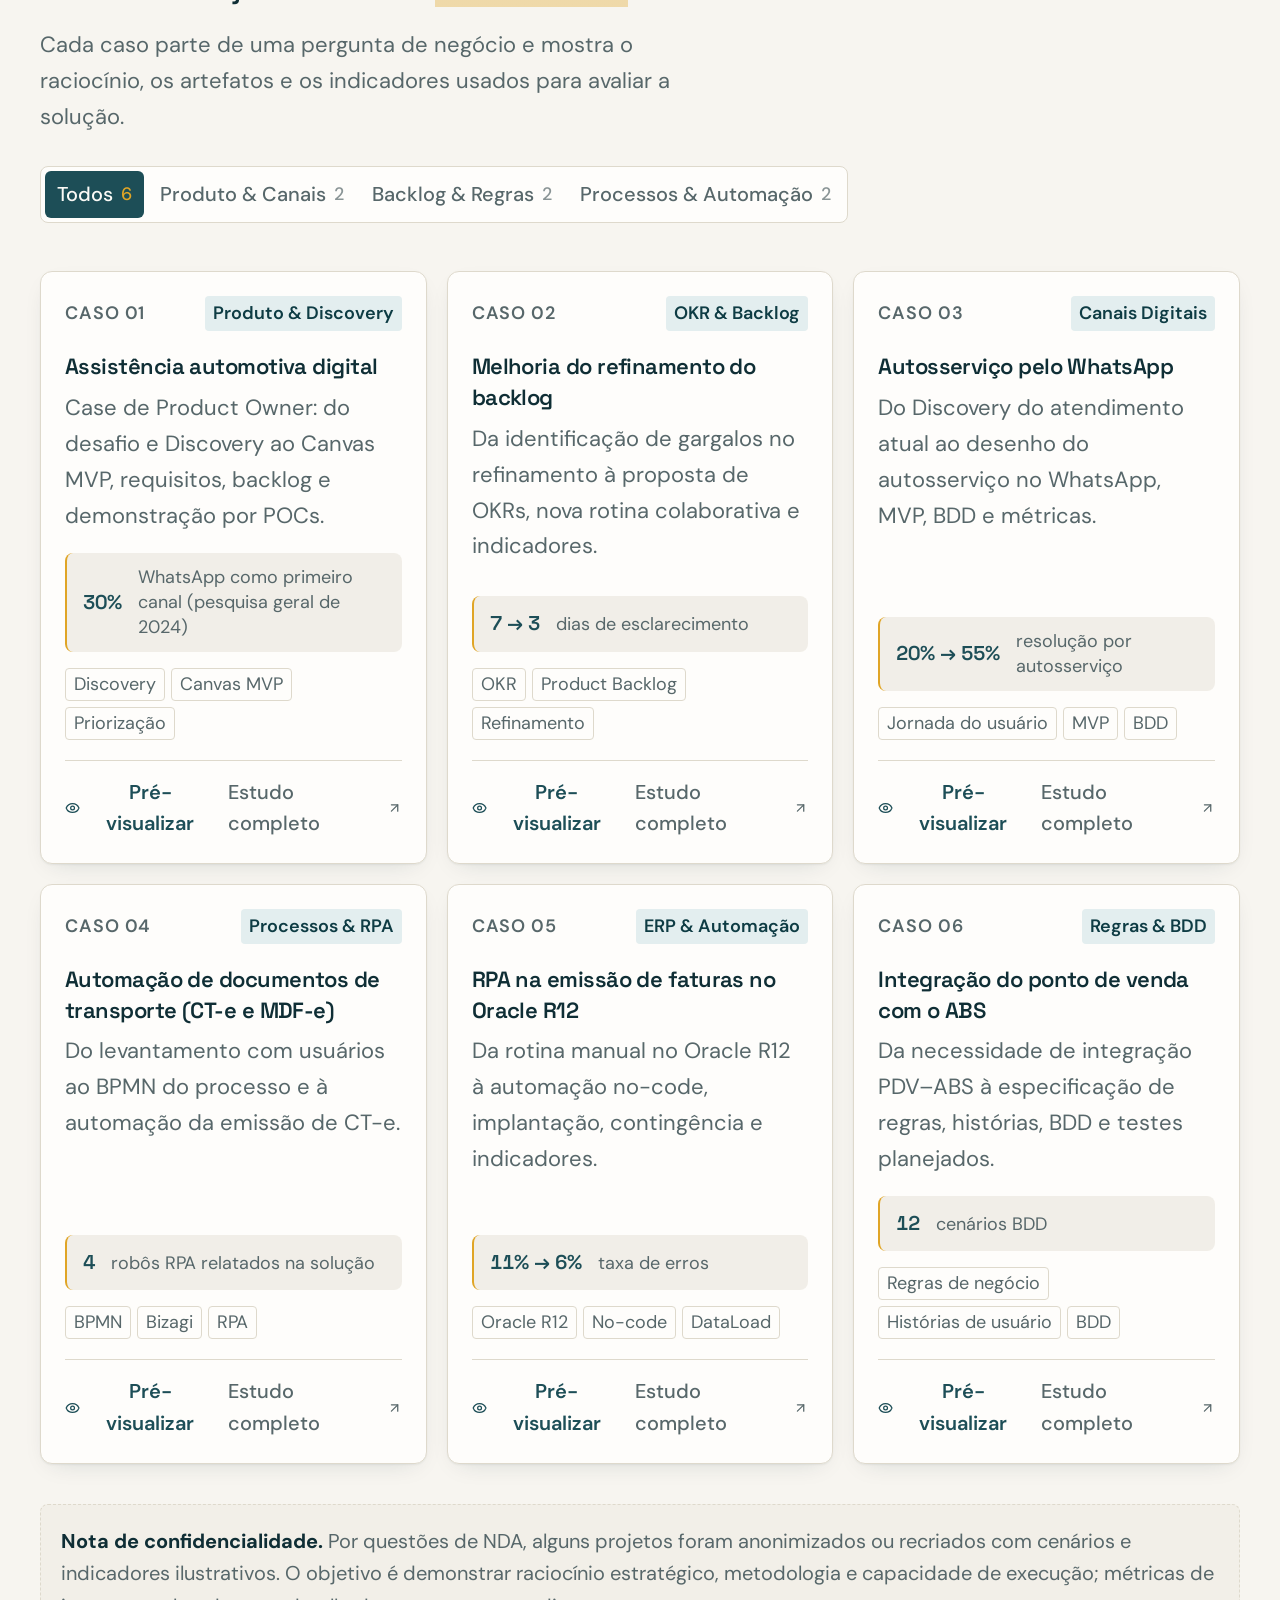
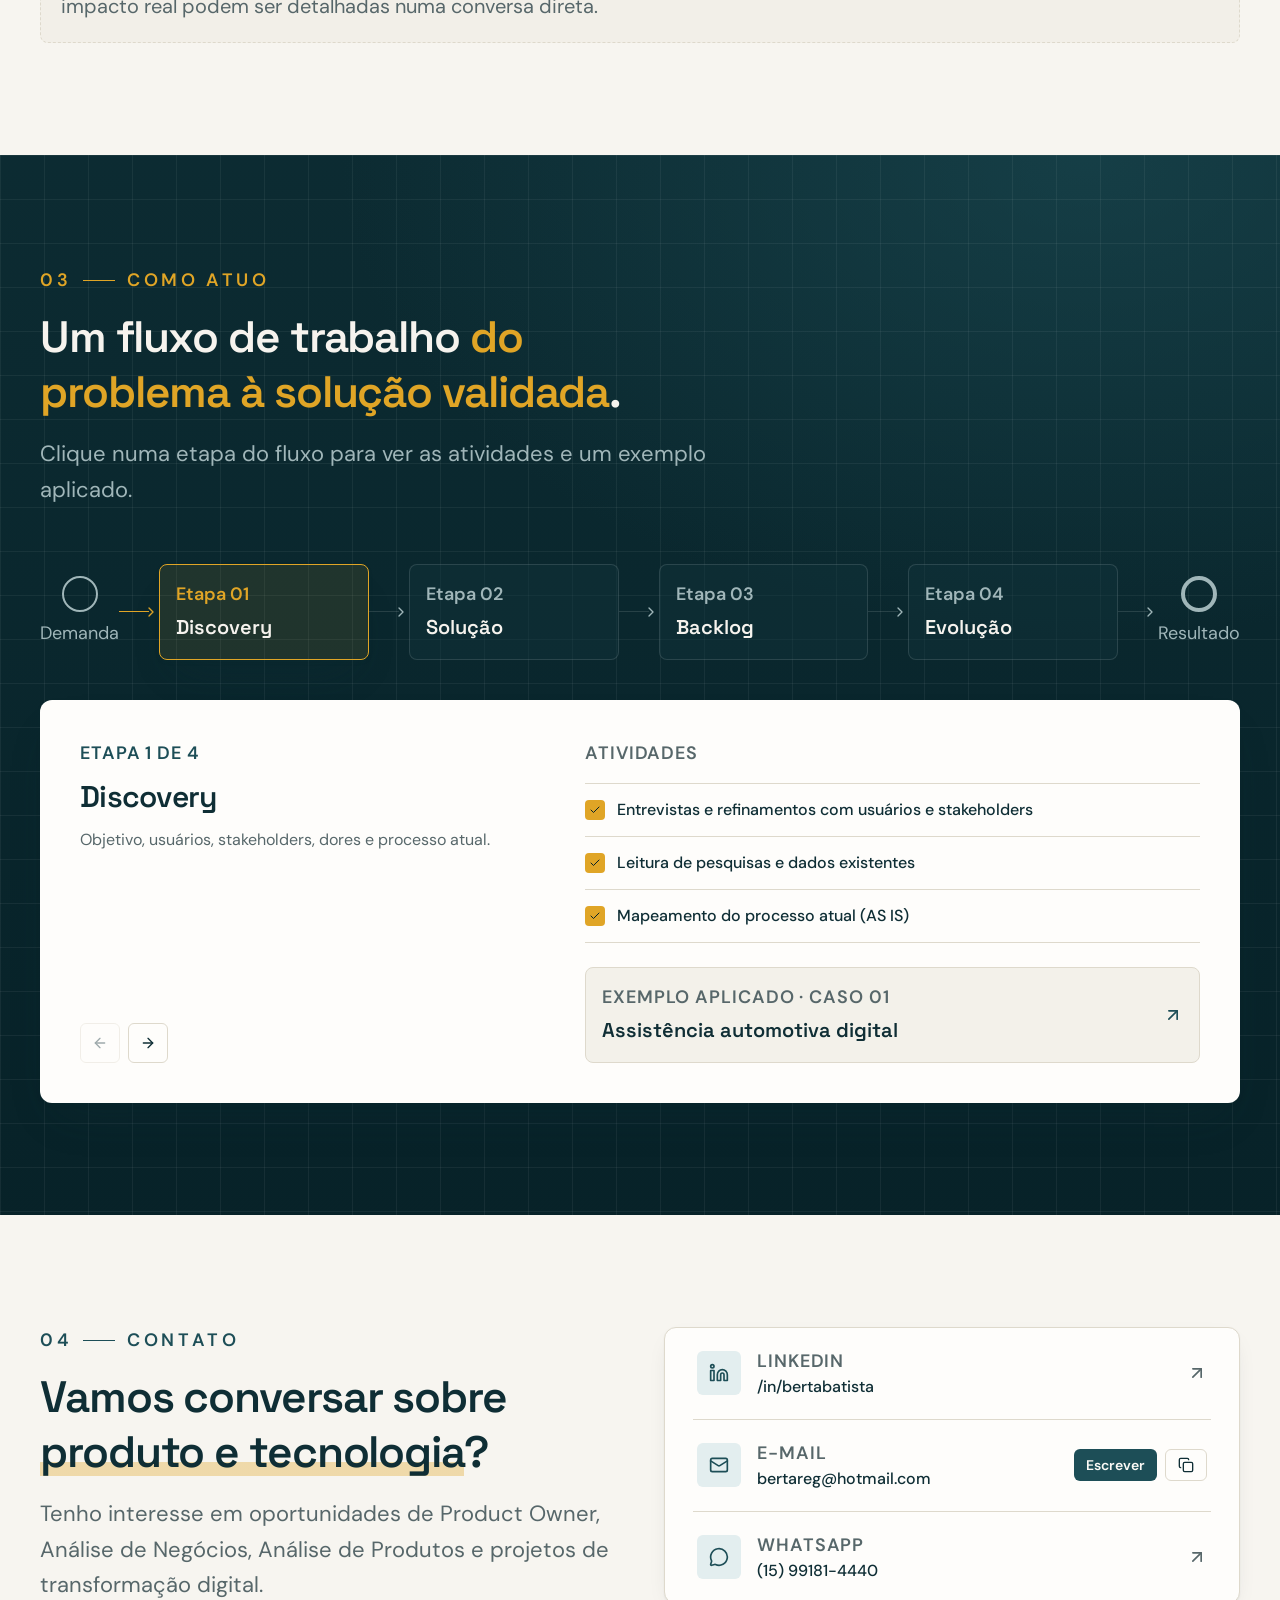
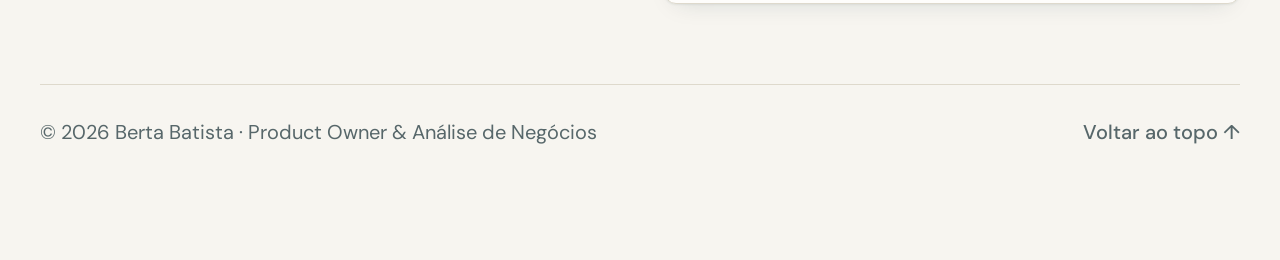
==== commit f72c51b0: "Atualiza prévia independente da capa React" ====
--- a/capa-preview/index.html
+++ b/capa-preview/index.html
@@ -10,8 +10,8 @@
   <link rel="preconnect" href="https://fonts.googleapis.com">
   <link rel="preconnect" href="https://fonts.gstatic.com" crossorigin>
   <link href="https://fonts.googleapis.com/css2?family=DM+Sans:wght@400;500;600;700&family=Space+Grotesk:wght@400;500;600;700&display=swap" rel="stylesheet">
-  <script type="module" crossorigin src="/capa-preview/assets/index-BOy4wglq.js"></script>
-  <link rel="stylesheet" crossorigin href="/capa-preview/assets/index-FwFhIFua.css">
+  <script type="module" crossorigin src="/capa-preview/assets/index-D_tojDwR.js"></script>
+  <link rel="stylesheet" crossorigin href="/capa-preview/assets/index-Dz24yldA.css">
 </head>
 <body>
   <div id="root"></div>
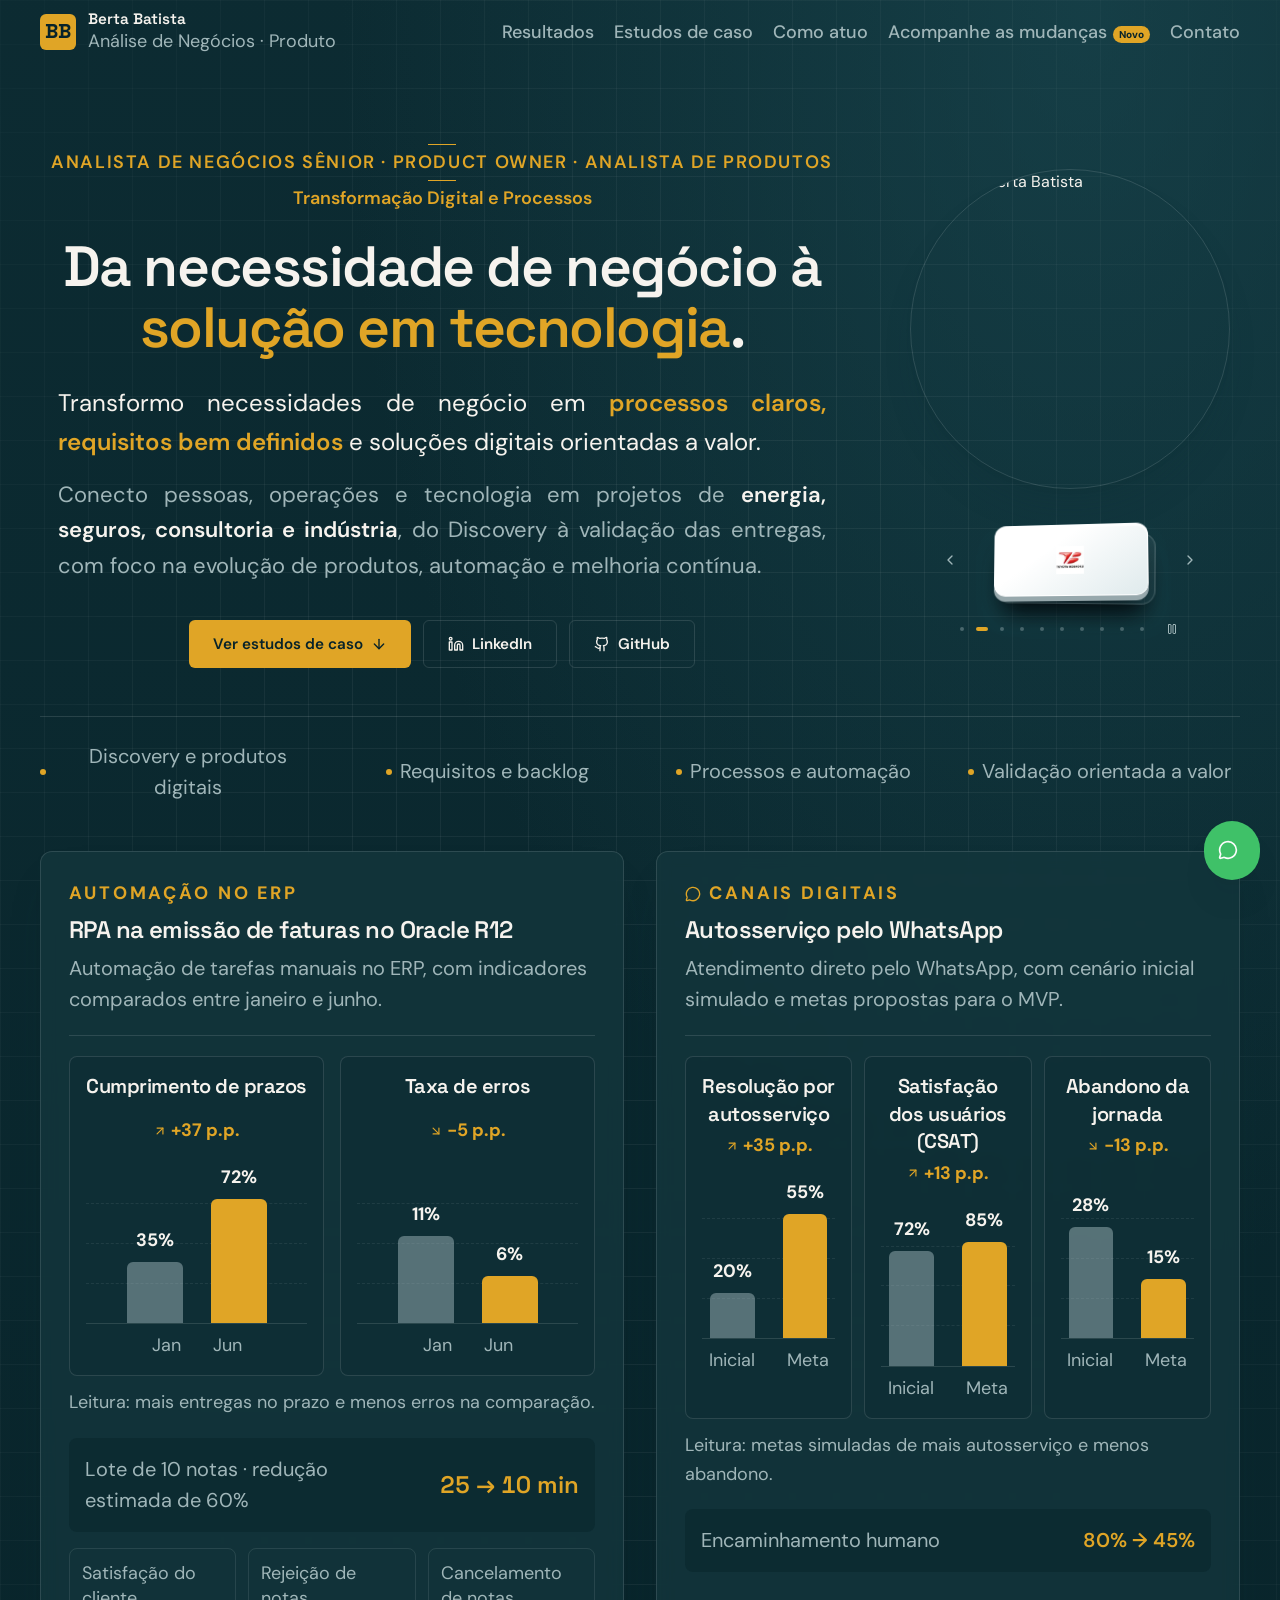
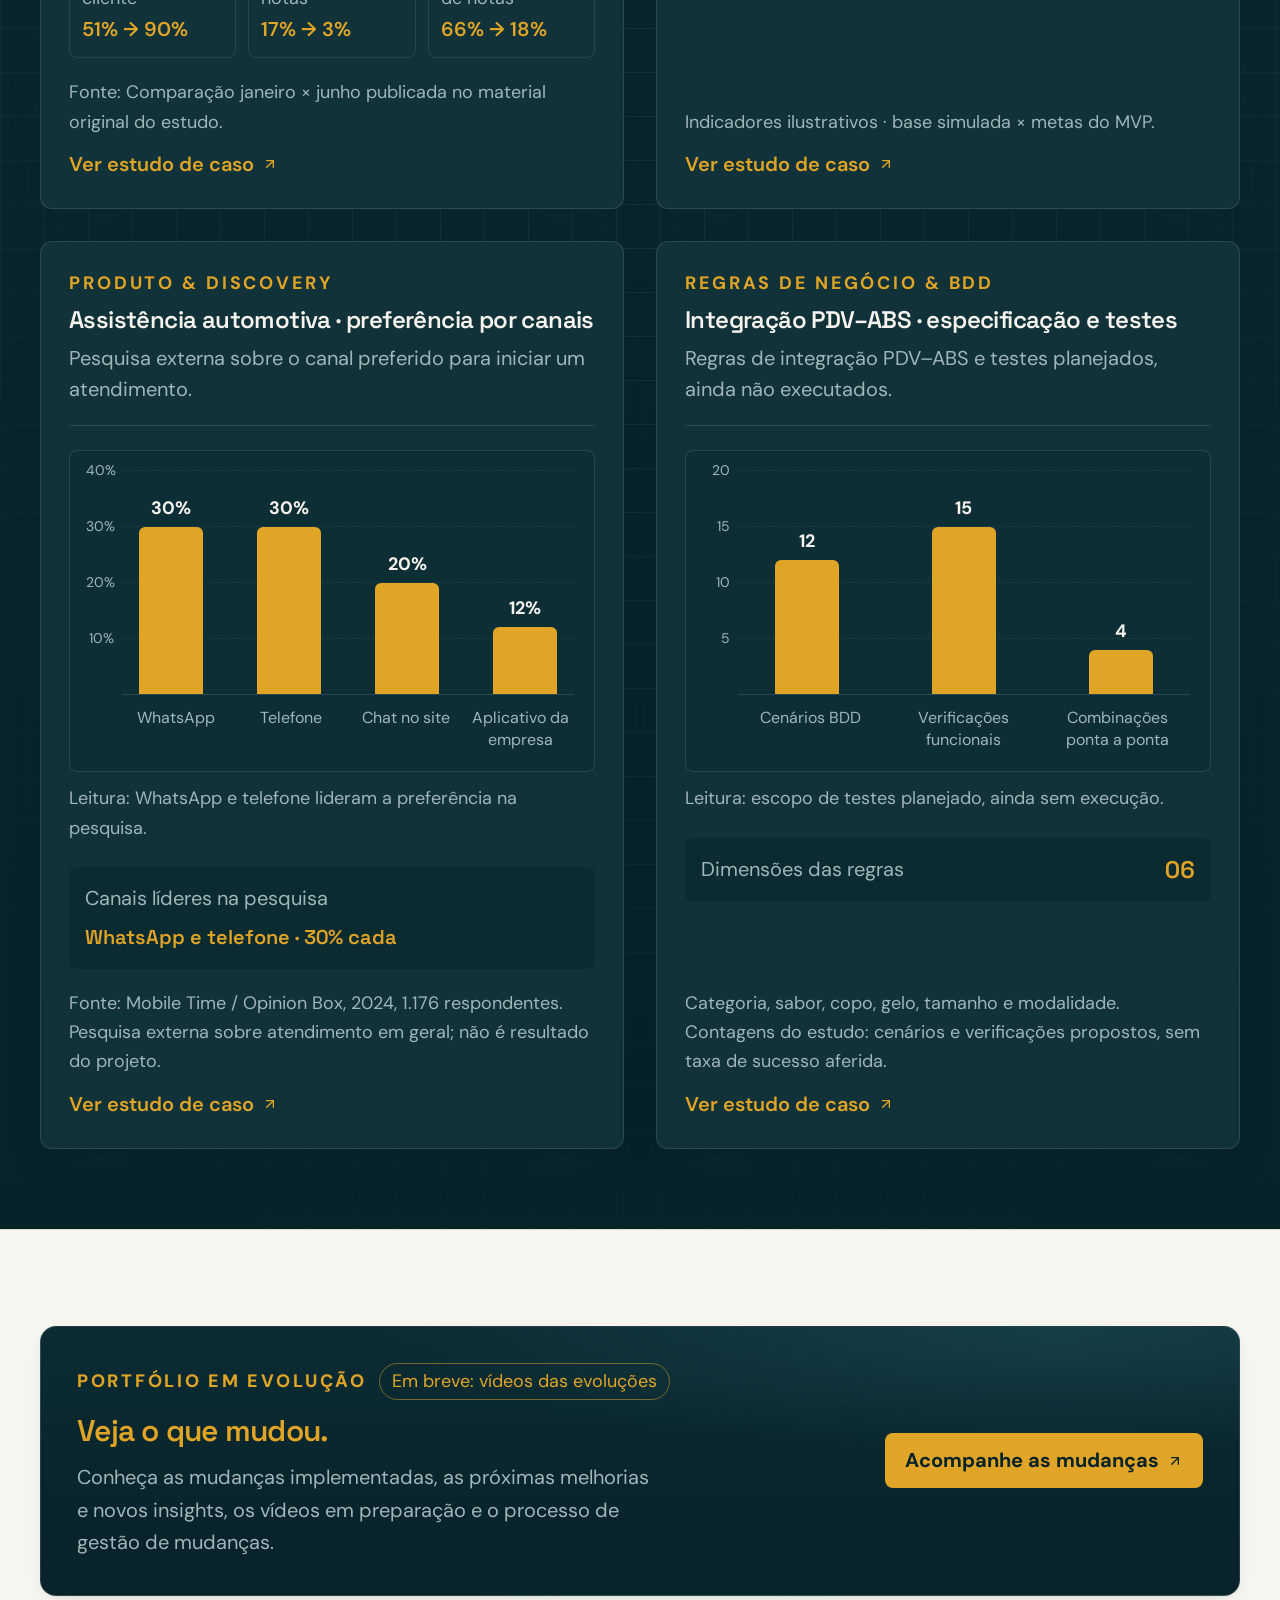
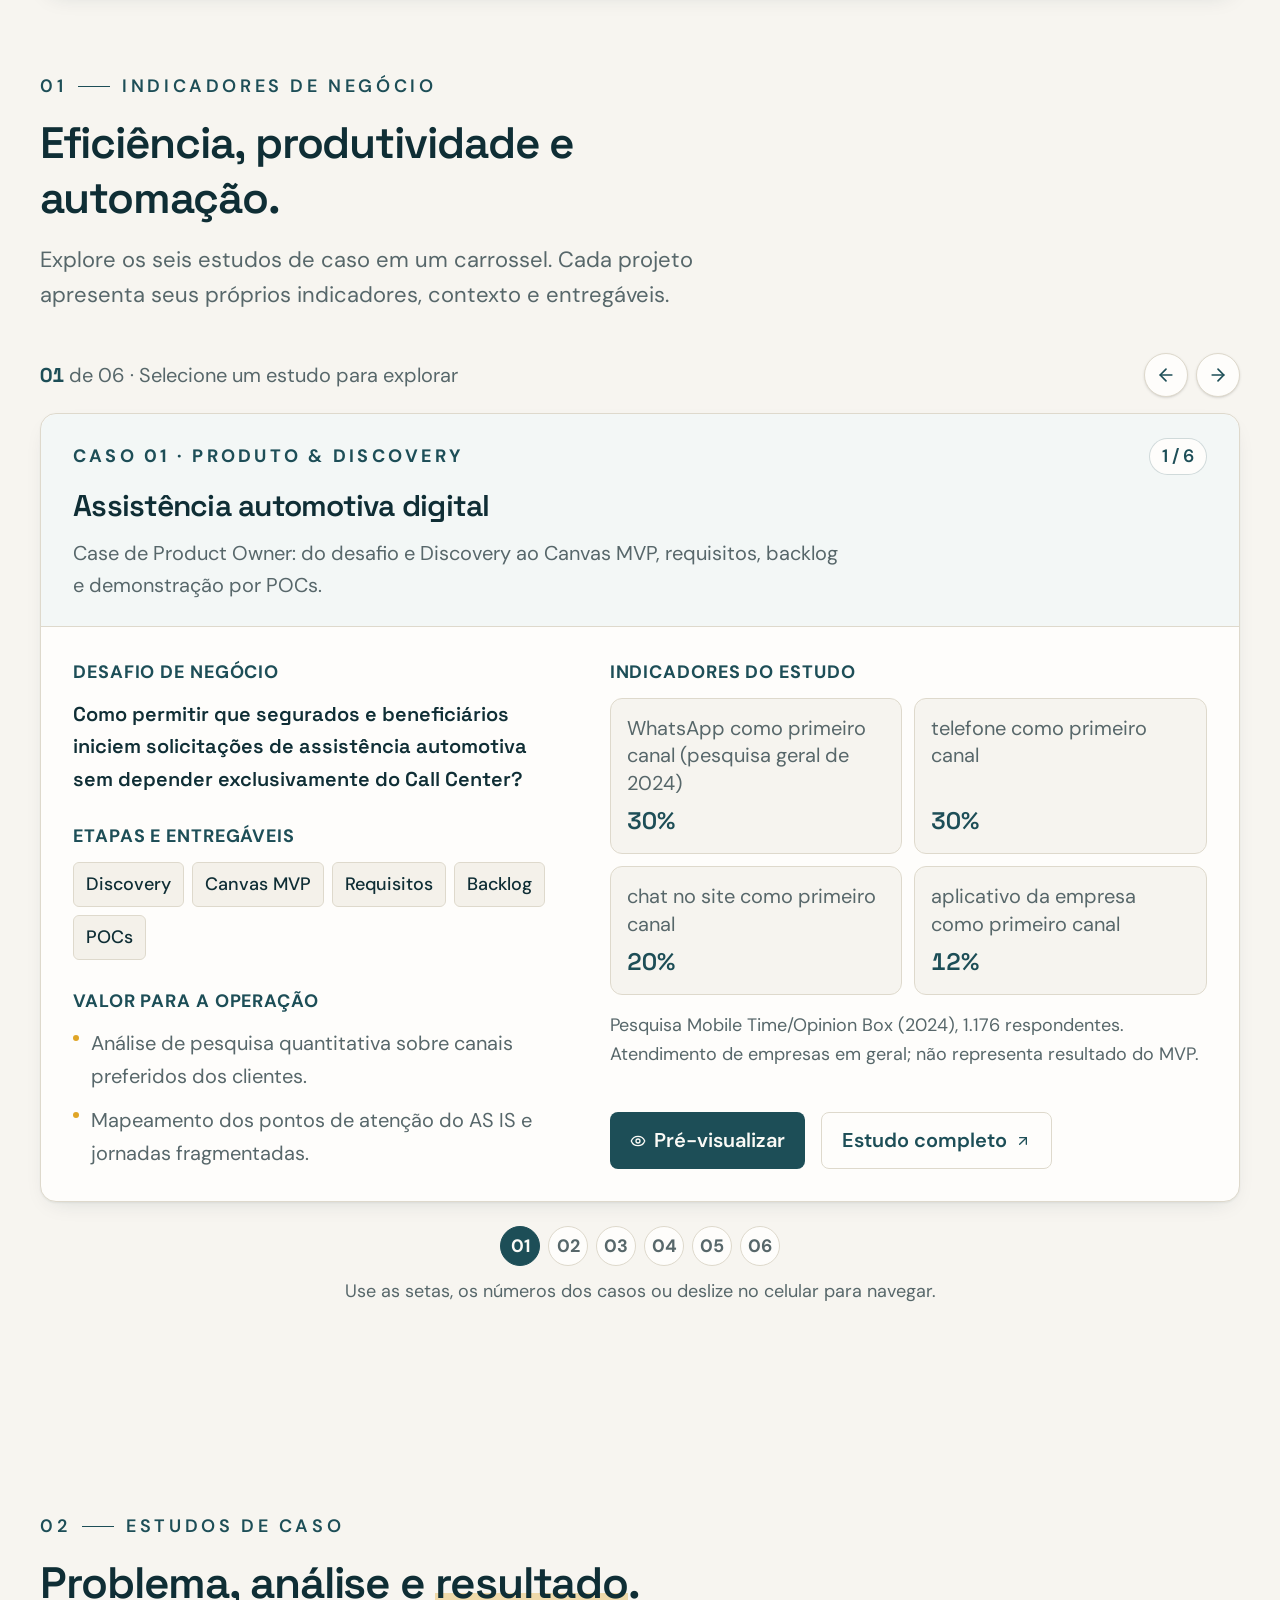
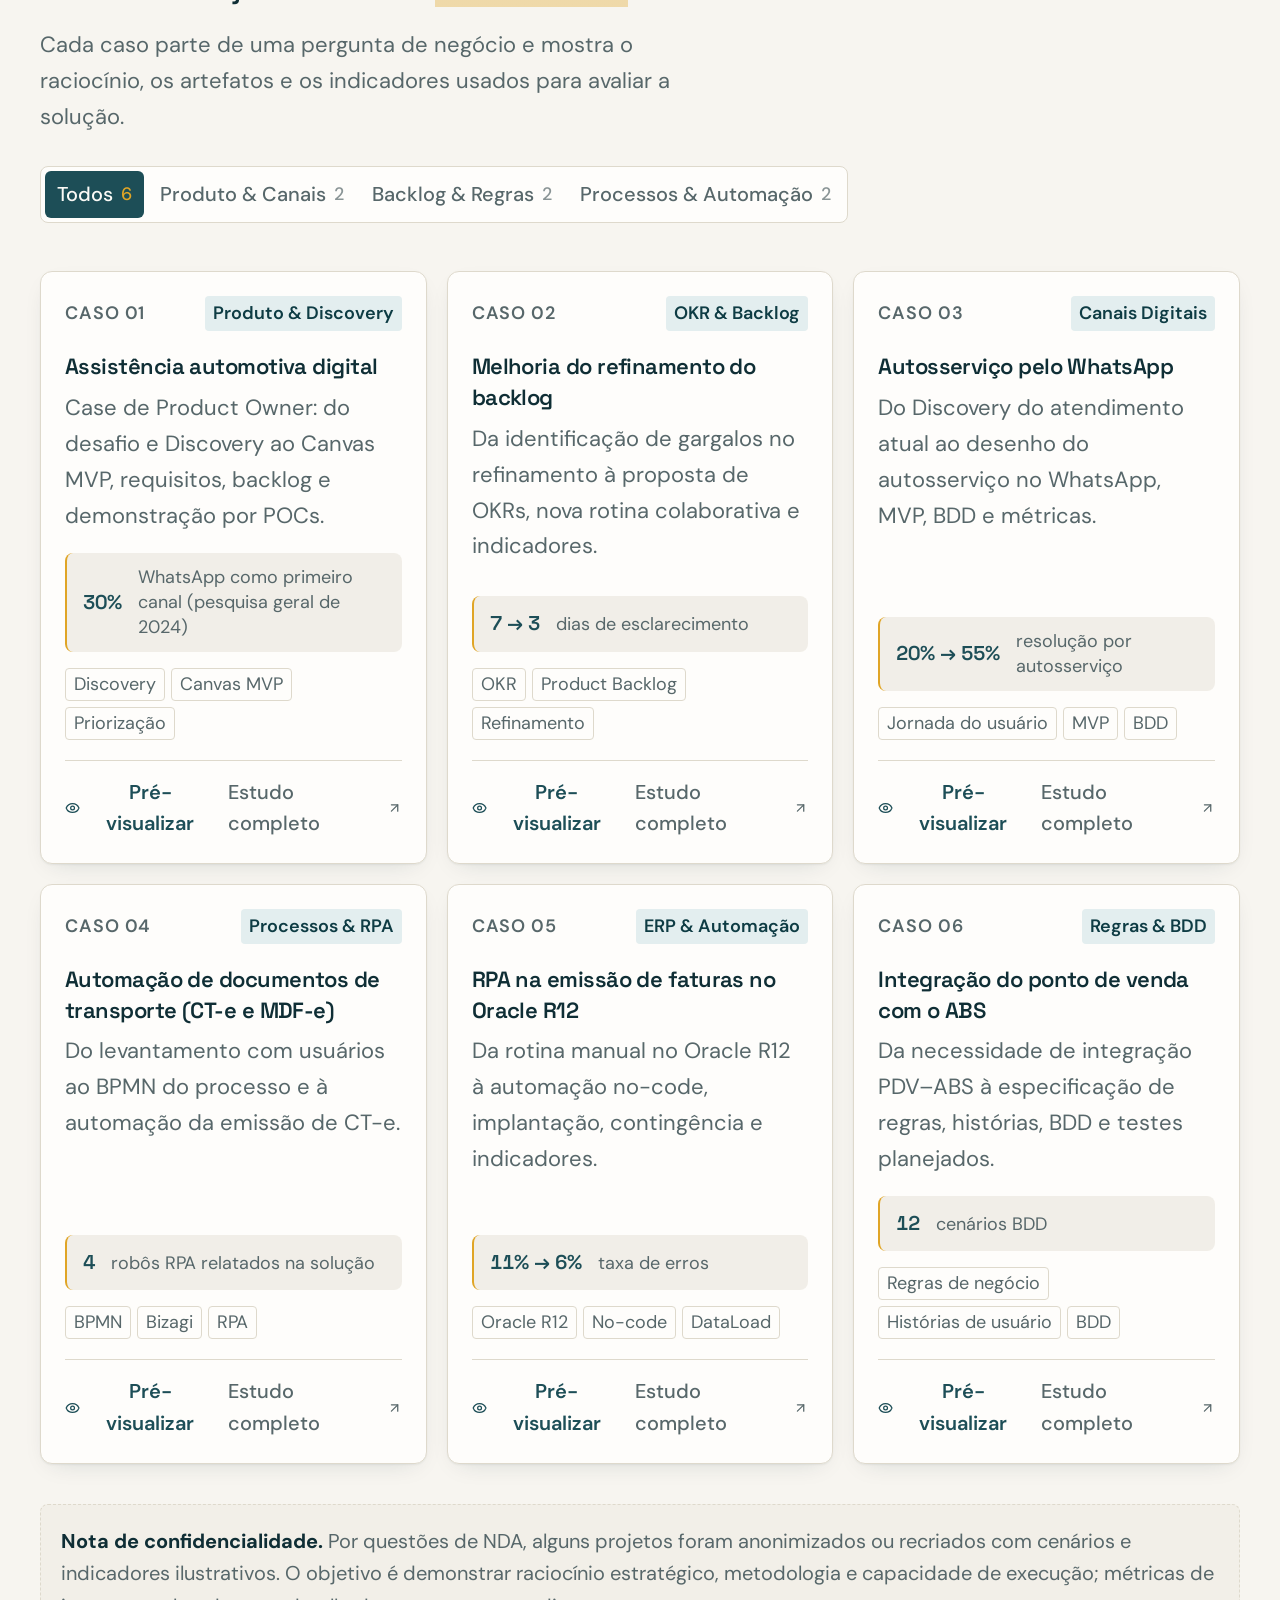
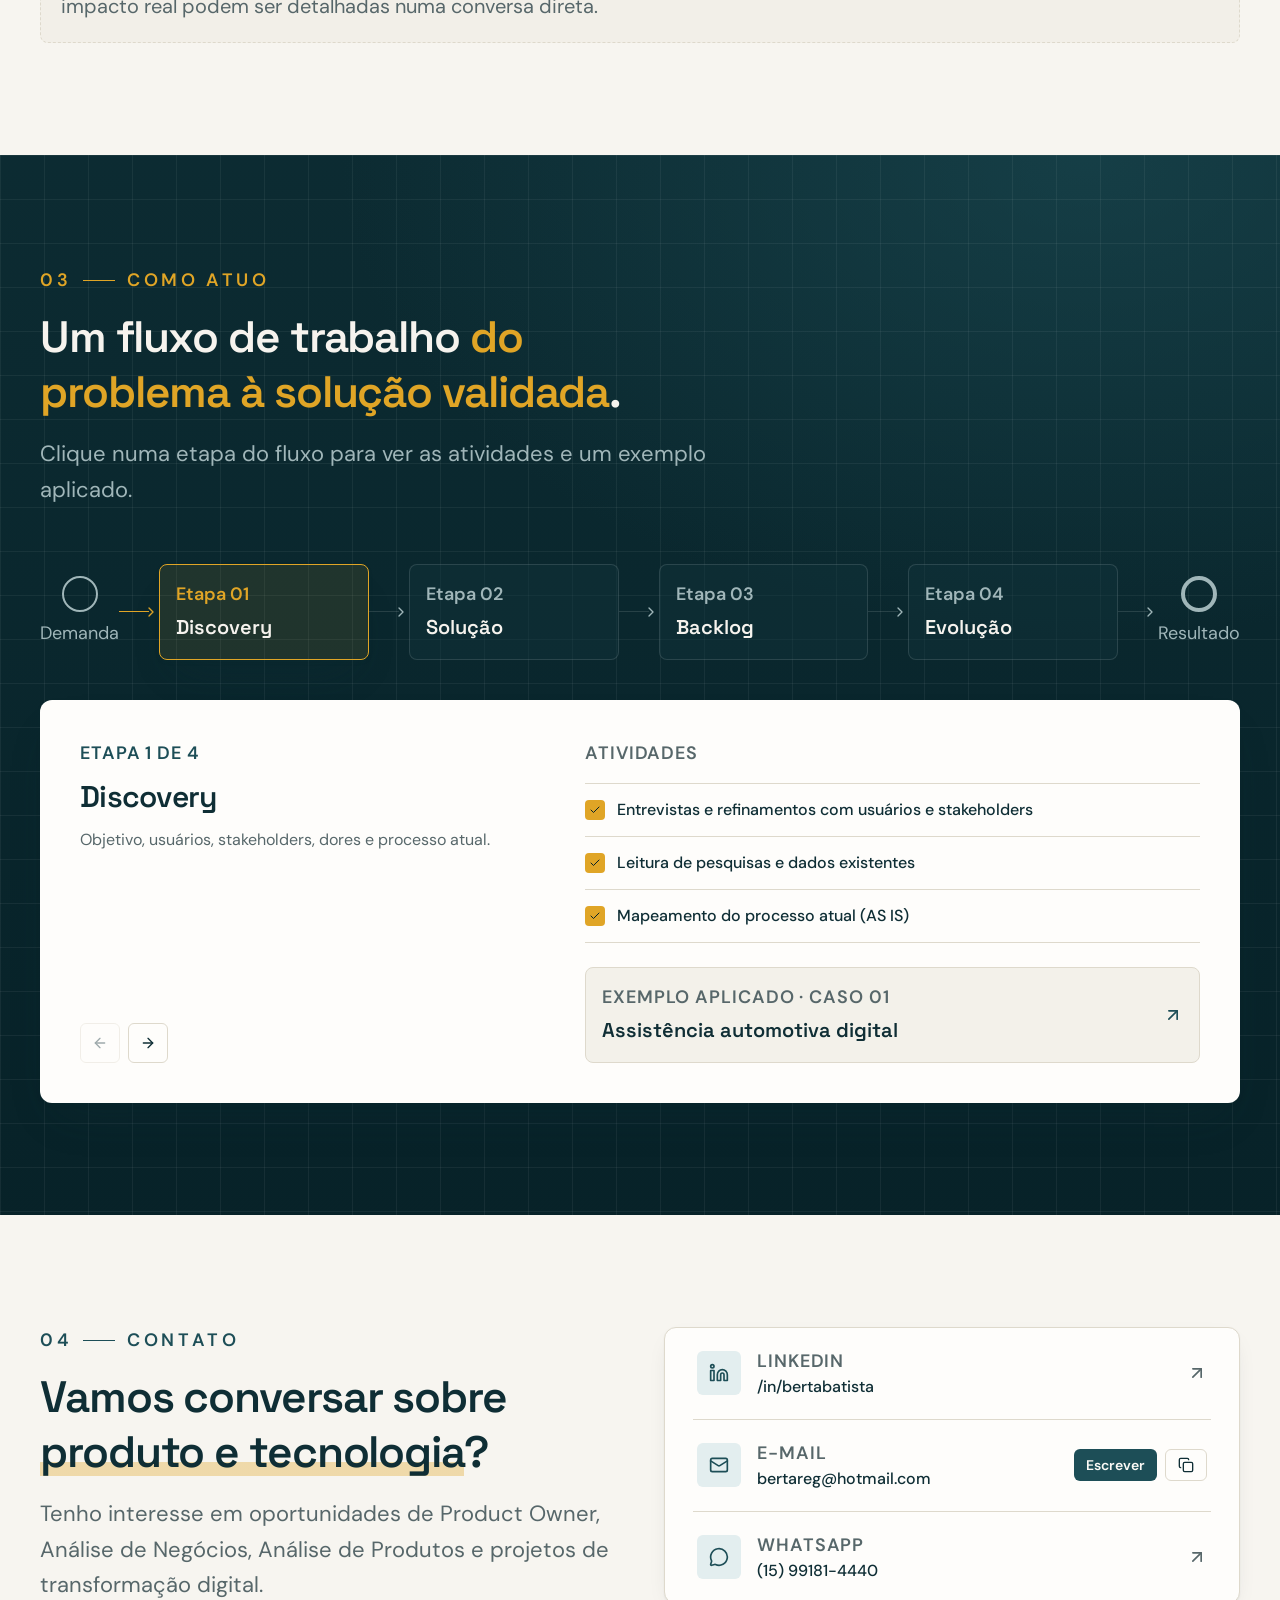
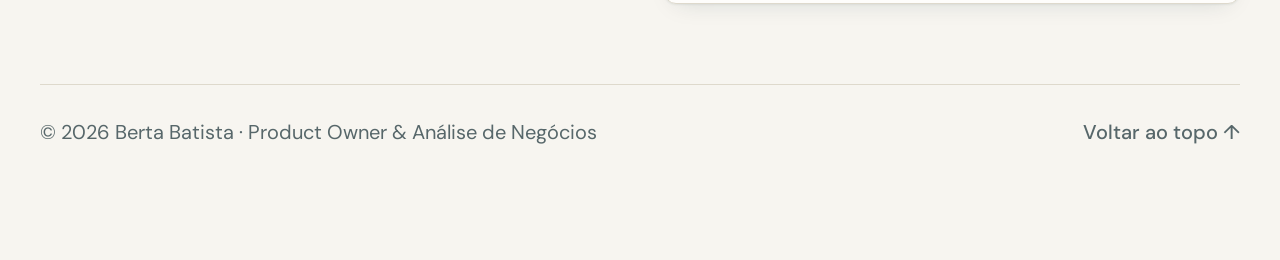
==== commit f71f7e52: "Atualiza prévia independente da capa React" ====
--- a/capa-preview/index.html
+++ b/capa-preview/index.html
@@ -10,7 +10,7 @@
   <link rel="preconnect" href="https://fonts.googleapis.com">
   <link rel="preconnect" href="https://fonts.gstatic.com" crossorigin>
   <link href="https://fonts.googleapis.com/css2?family=DM+Sans:wght@400;500;600;700&family=Space+Grotesk:wght@400;500;600;700&display=swap" rel="stylesheet">
-  <script type="module" crossorigin src="/capa-preview/assets/index-D_tojDwR.js"></script>
+  <script type="module" crossorigin src="/capa-preview/assets/index-BuKjA9Uw.js"></script>
   <link rel="stylesheet" crossorigin href="/capa-preview/assets/index-Dz24yldA.css">
 </head>
 <body>
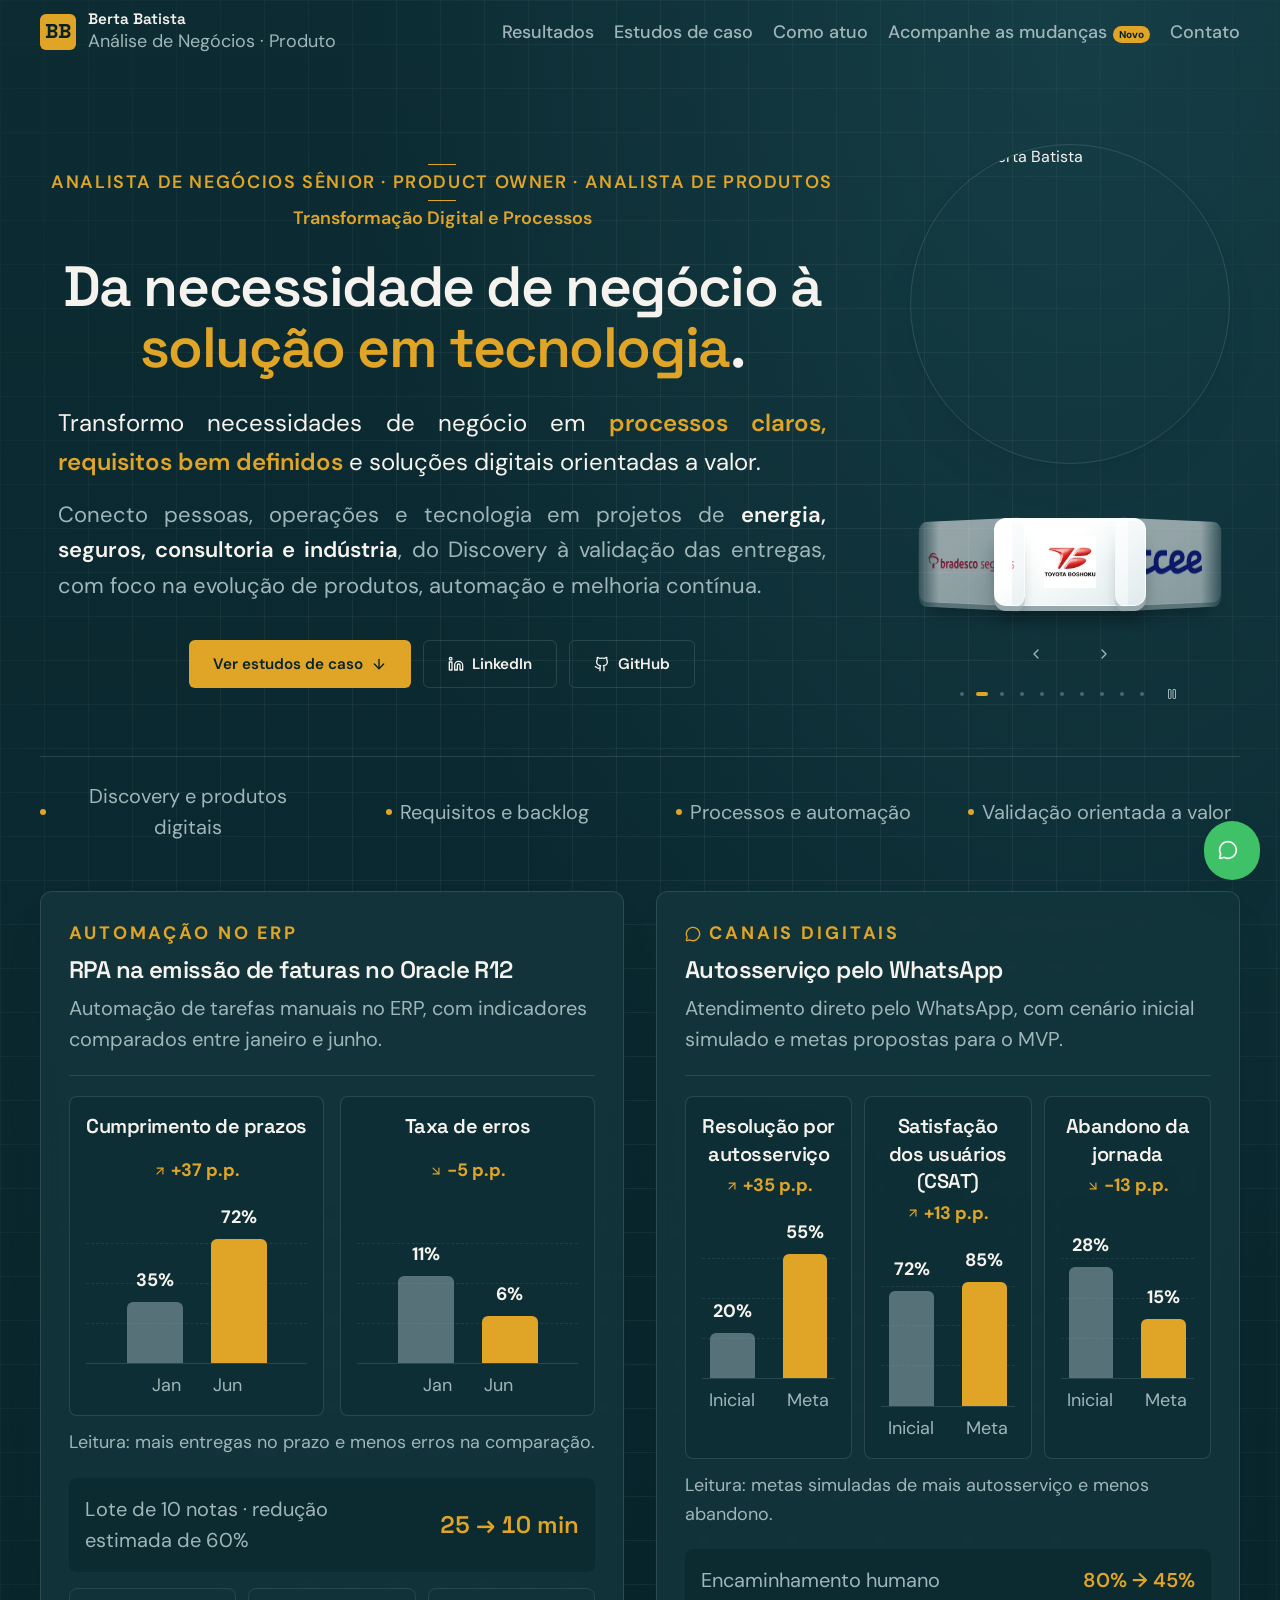
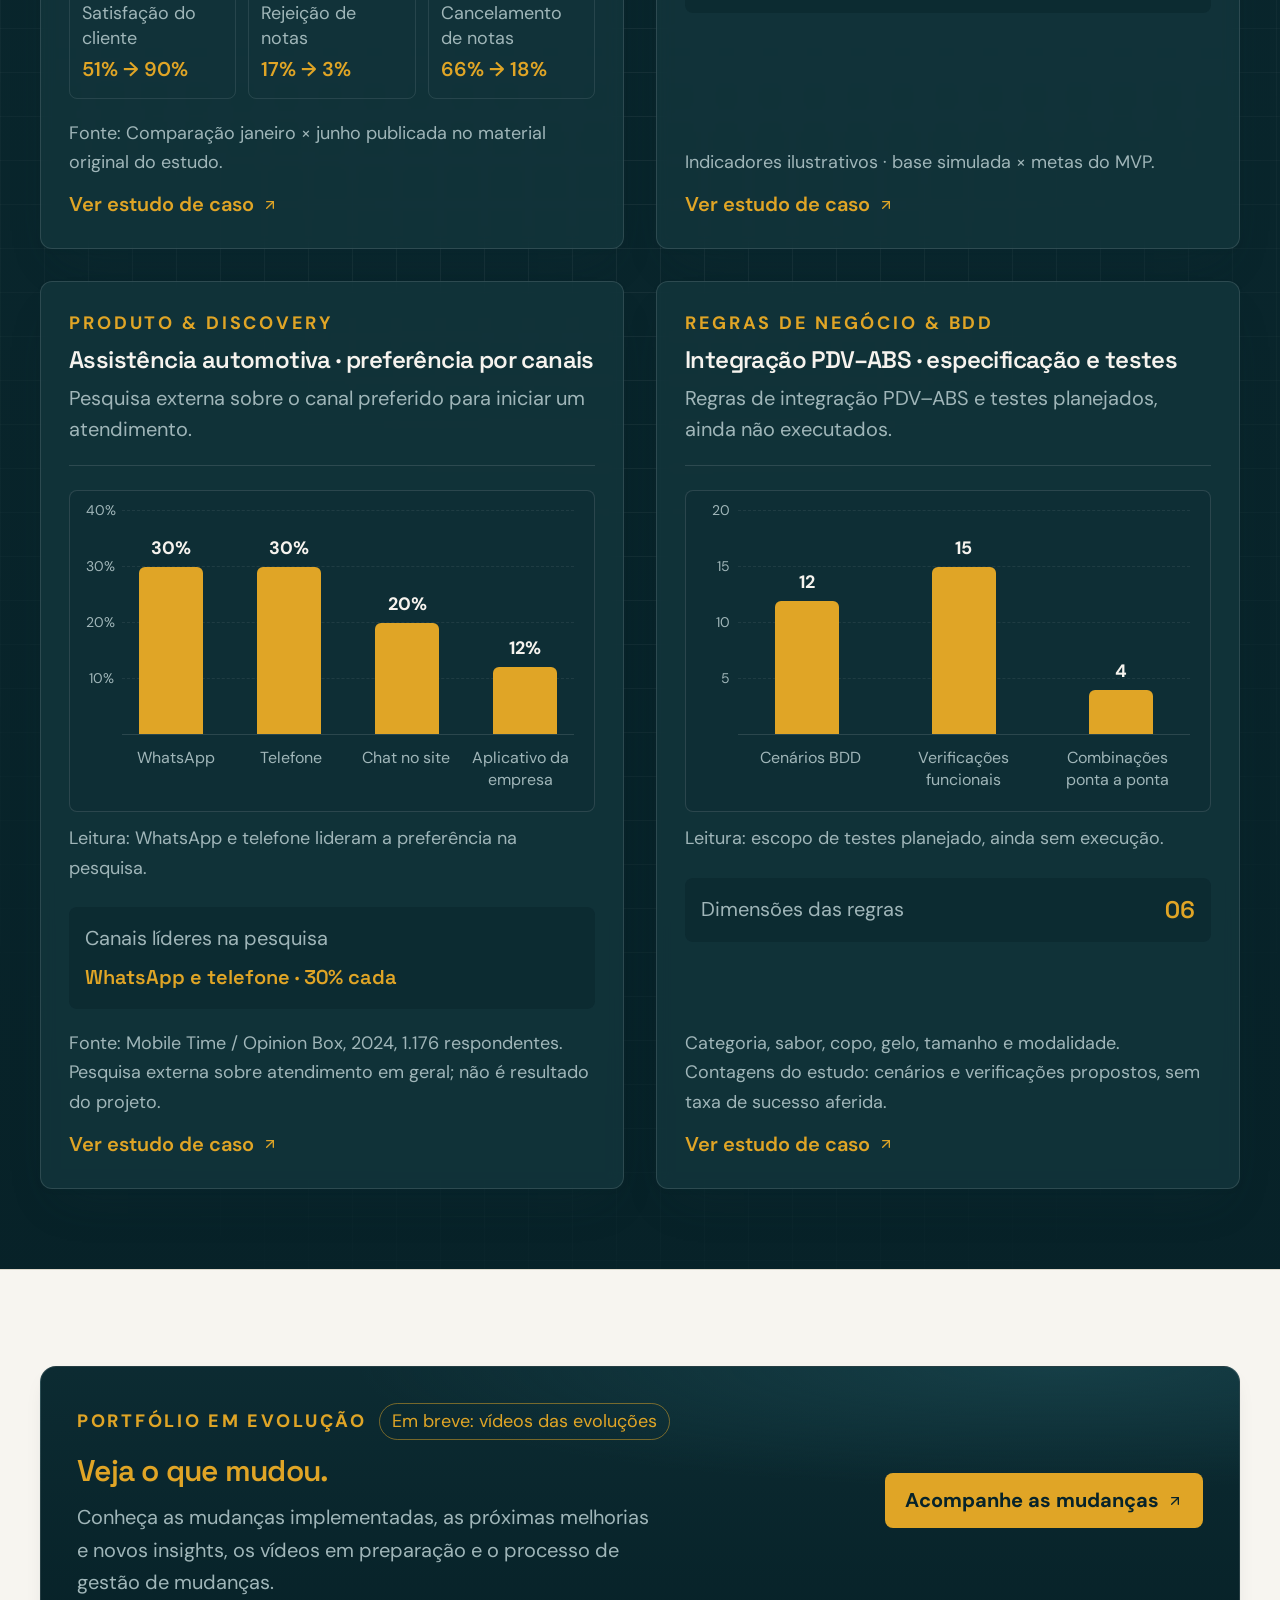
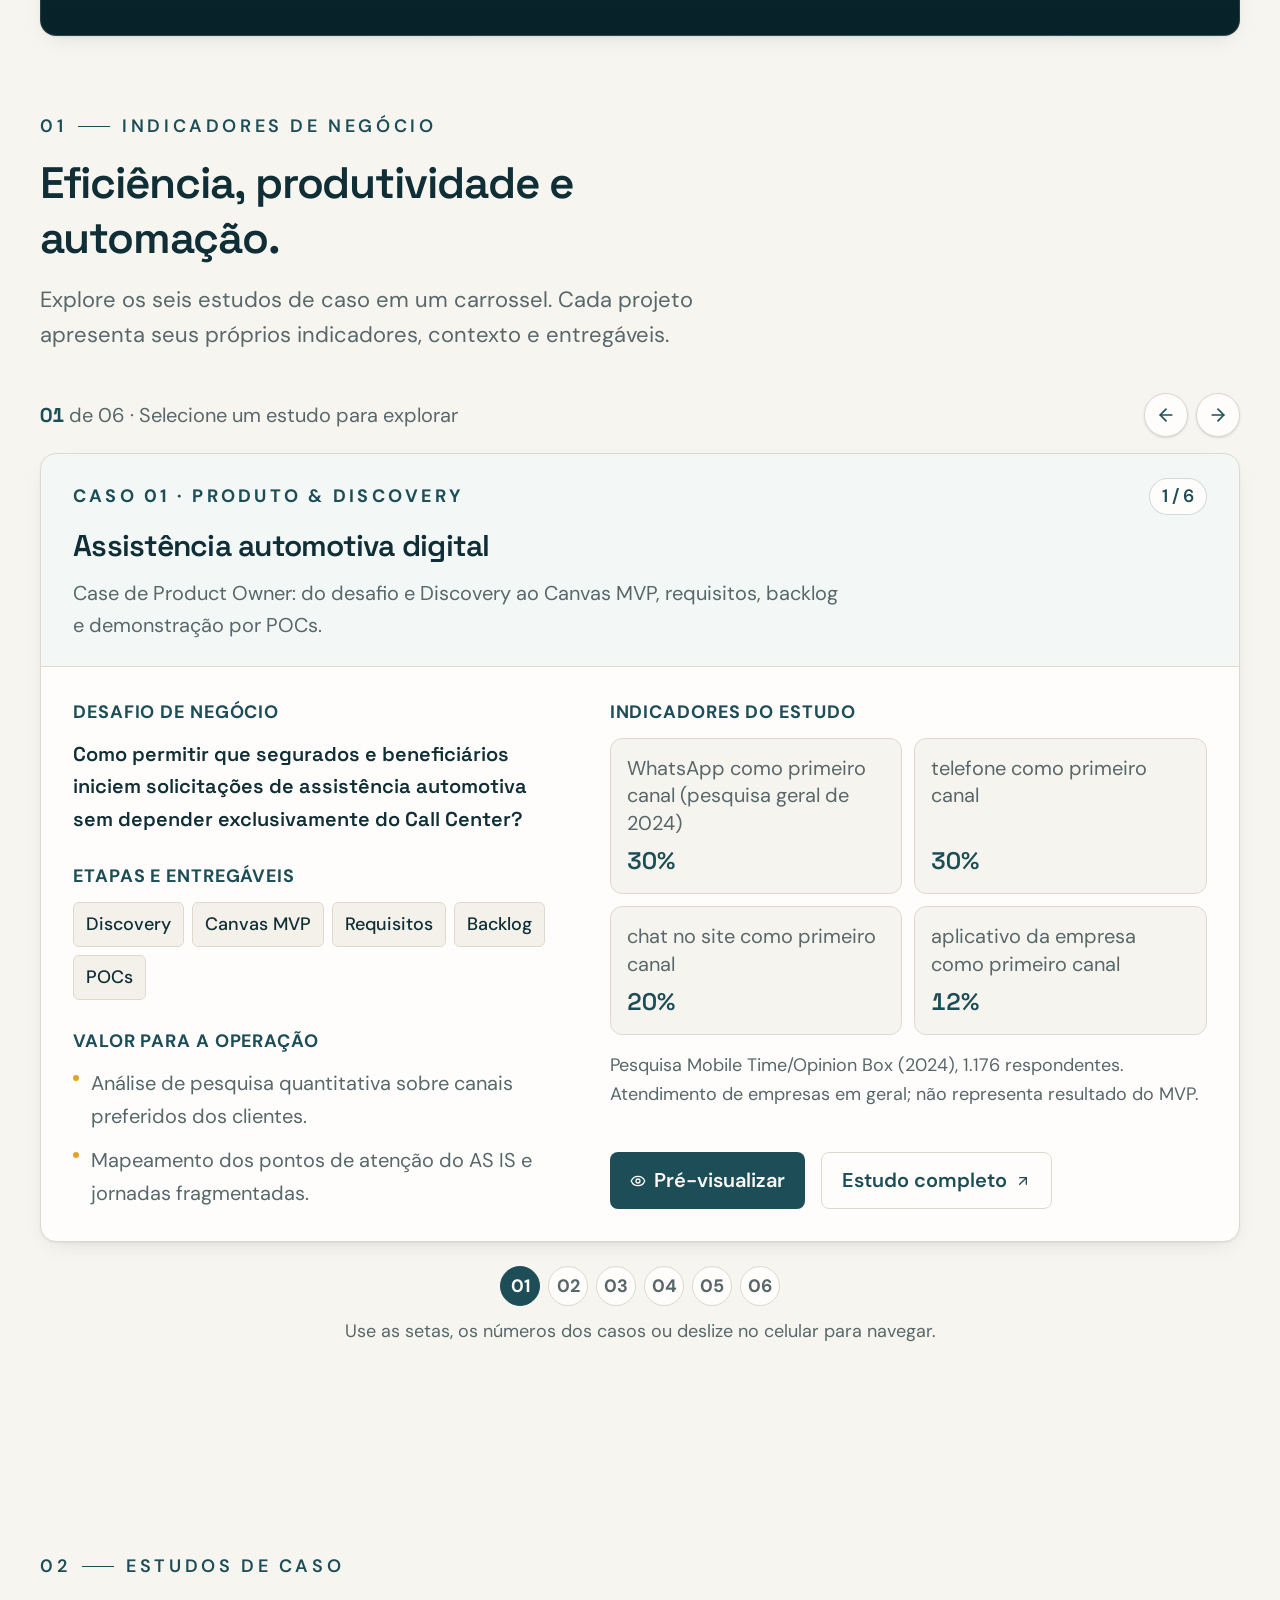
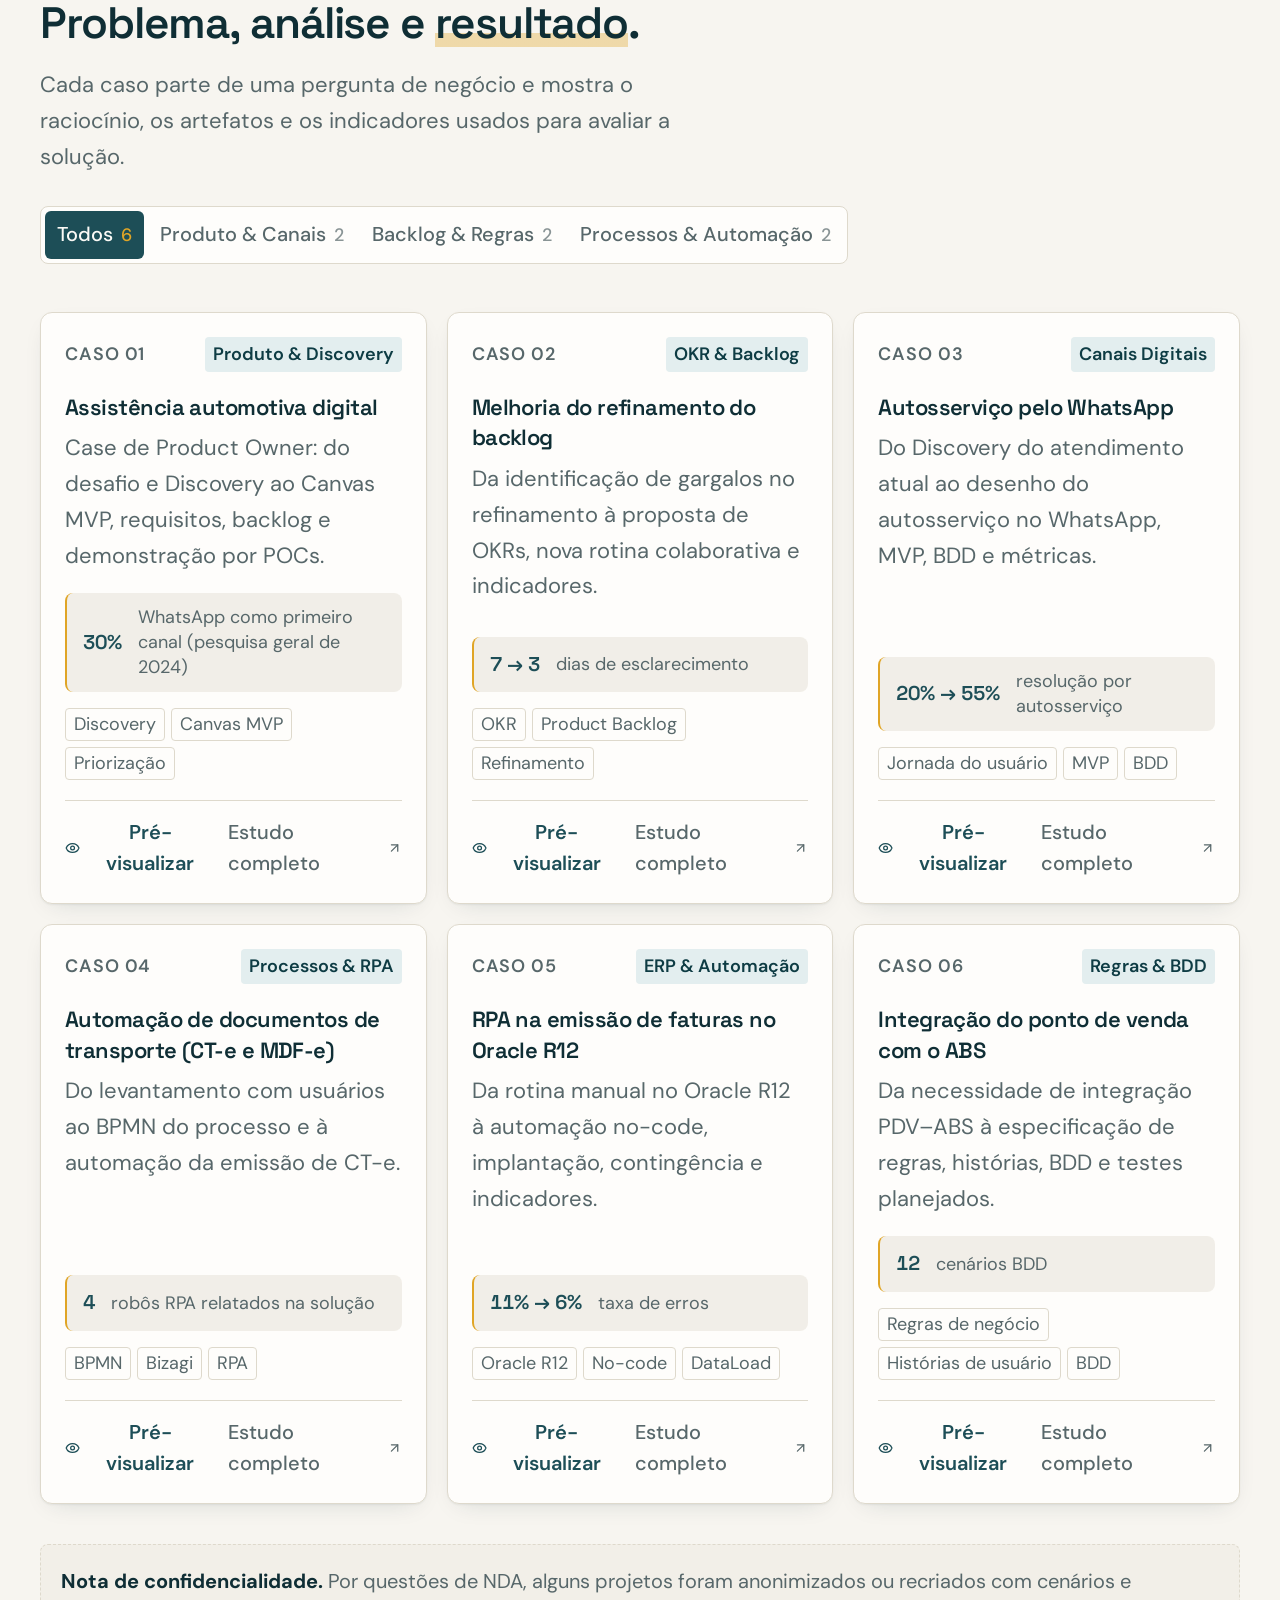
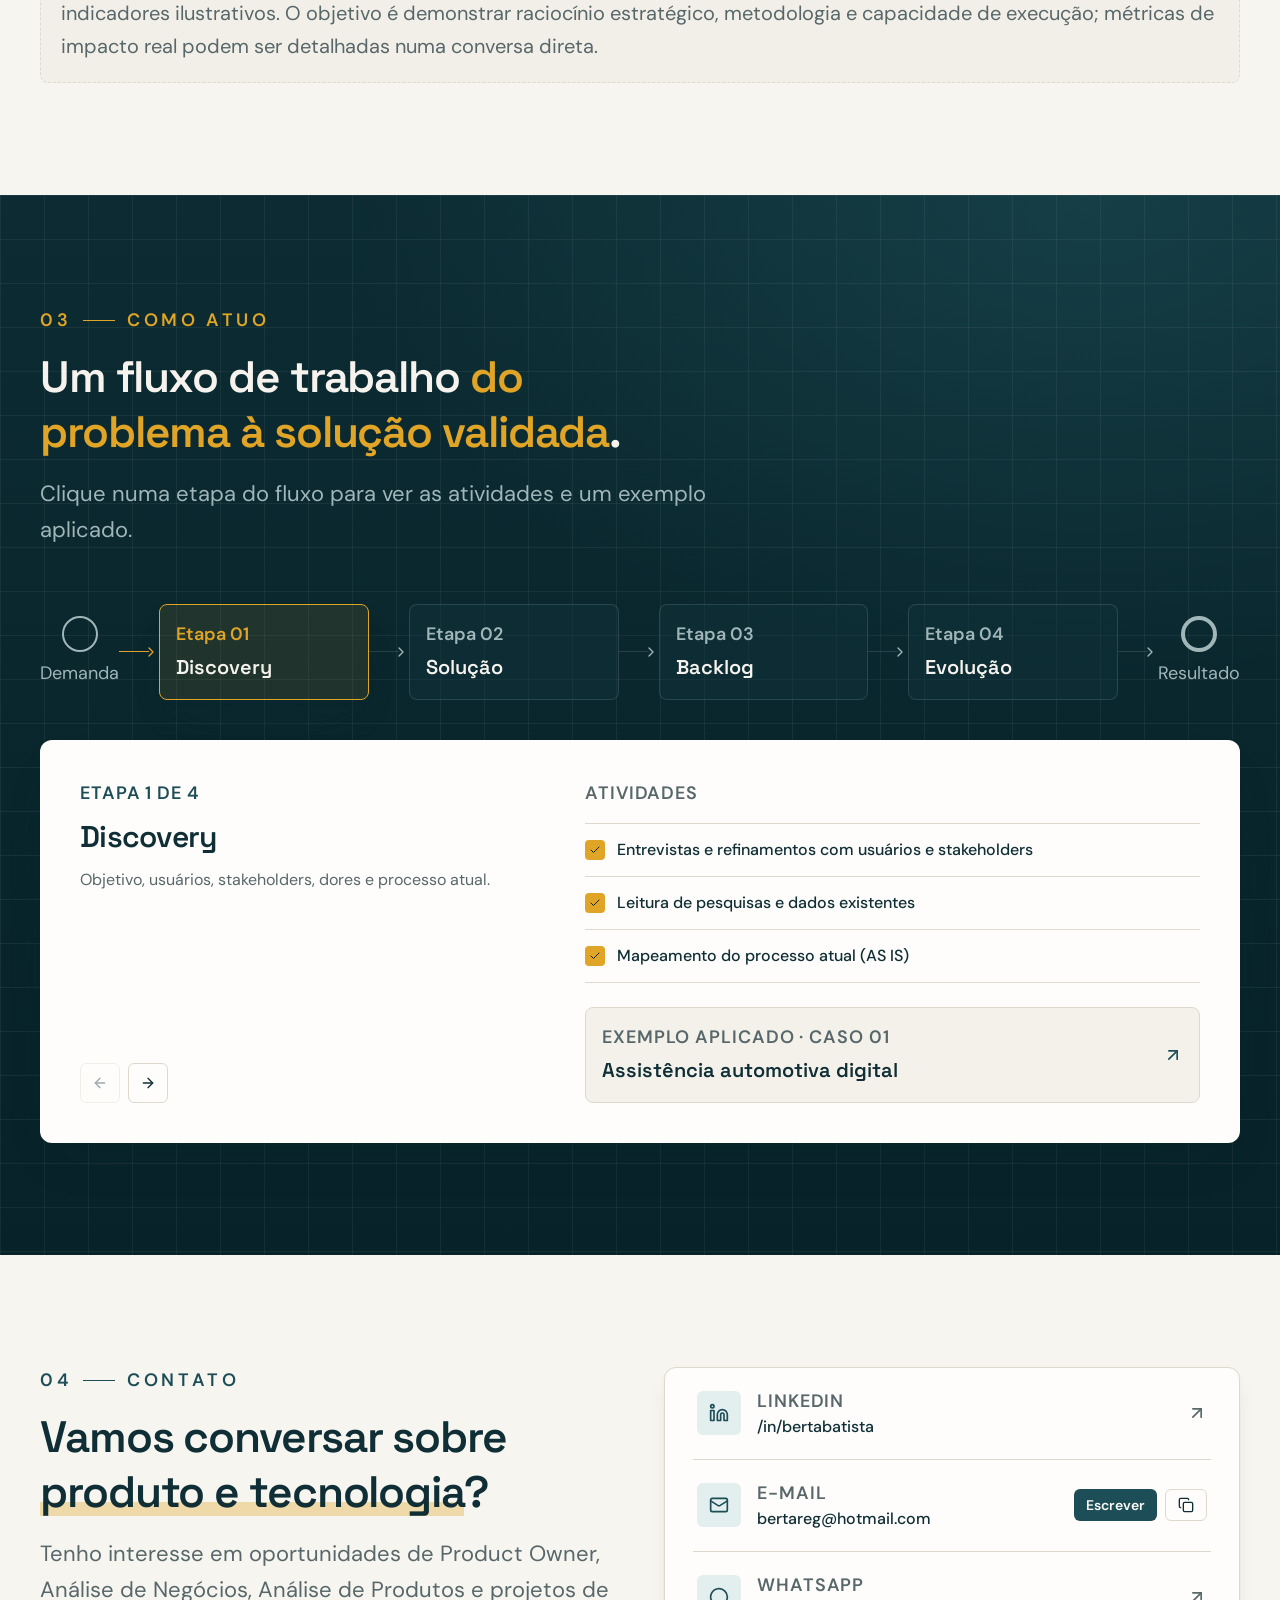
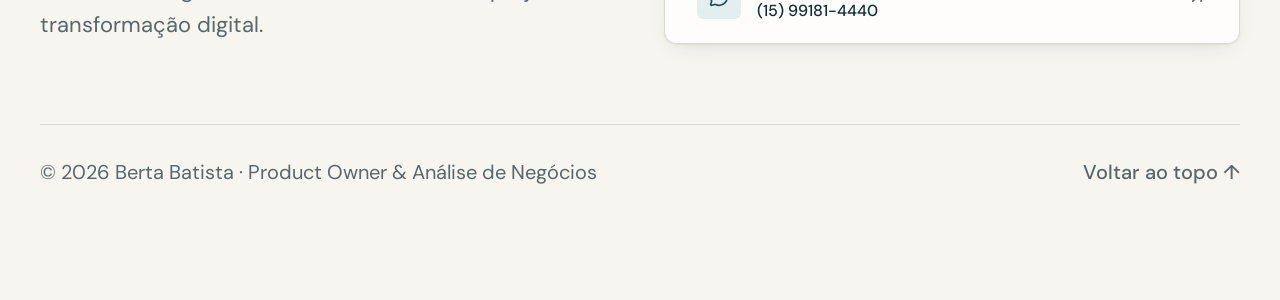
==== commit 68a9c38d: "Atualiza prévia independente da capa React" ====
--- a/capa-preview/index.html
+++ b/capa-preview/index.html
@@ -10,8 +10,8 @@
   <link rel="preconnect" href="https://fonts.googleapis.com">
   <link rel="preconnect" href="https://fonts.gstatic.com" crossorigin>
   <link href="https://fonts.googleapis.com/css2?family=DM+Sans:wght@400;500;600;700&family=Space+Grotesk:wght@400;500;600;700&display=swap" rel="stylesheet">
-  <script type="module" crossorigin src="/capa-preview/assets/index-BuKjA9Uw.js"></script>
-  <link rel="stylesheet" crossorigin href="/capa-preview/assets/index-Dz24yldA.css">
+  <script type="module" crossorigin src="/capa-preview/assets/index-CAjrjq5n.js"></script>
+  <link rel="stylesheet" crossorigin href="/capa-preview/assets/index-BWLo_2oN.css">
 </head>
 <body>
   <div id="root"></div>
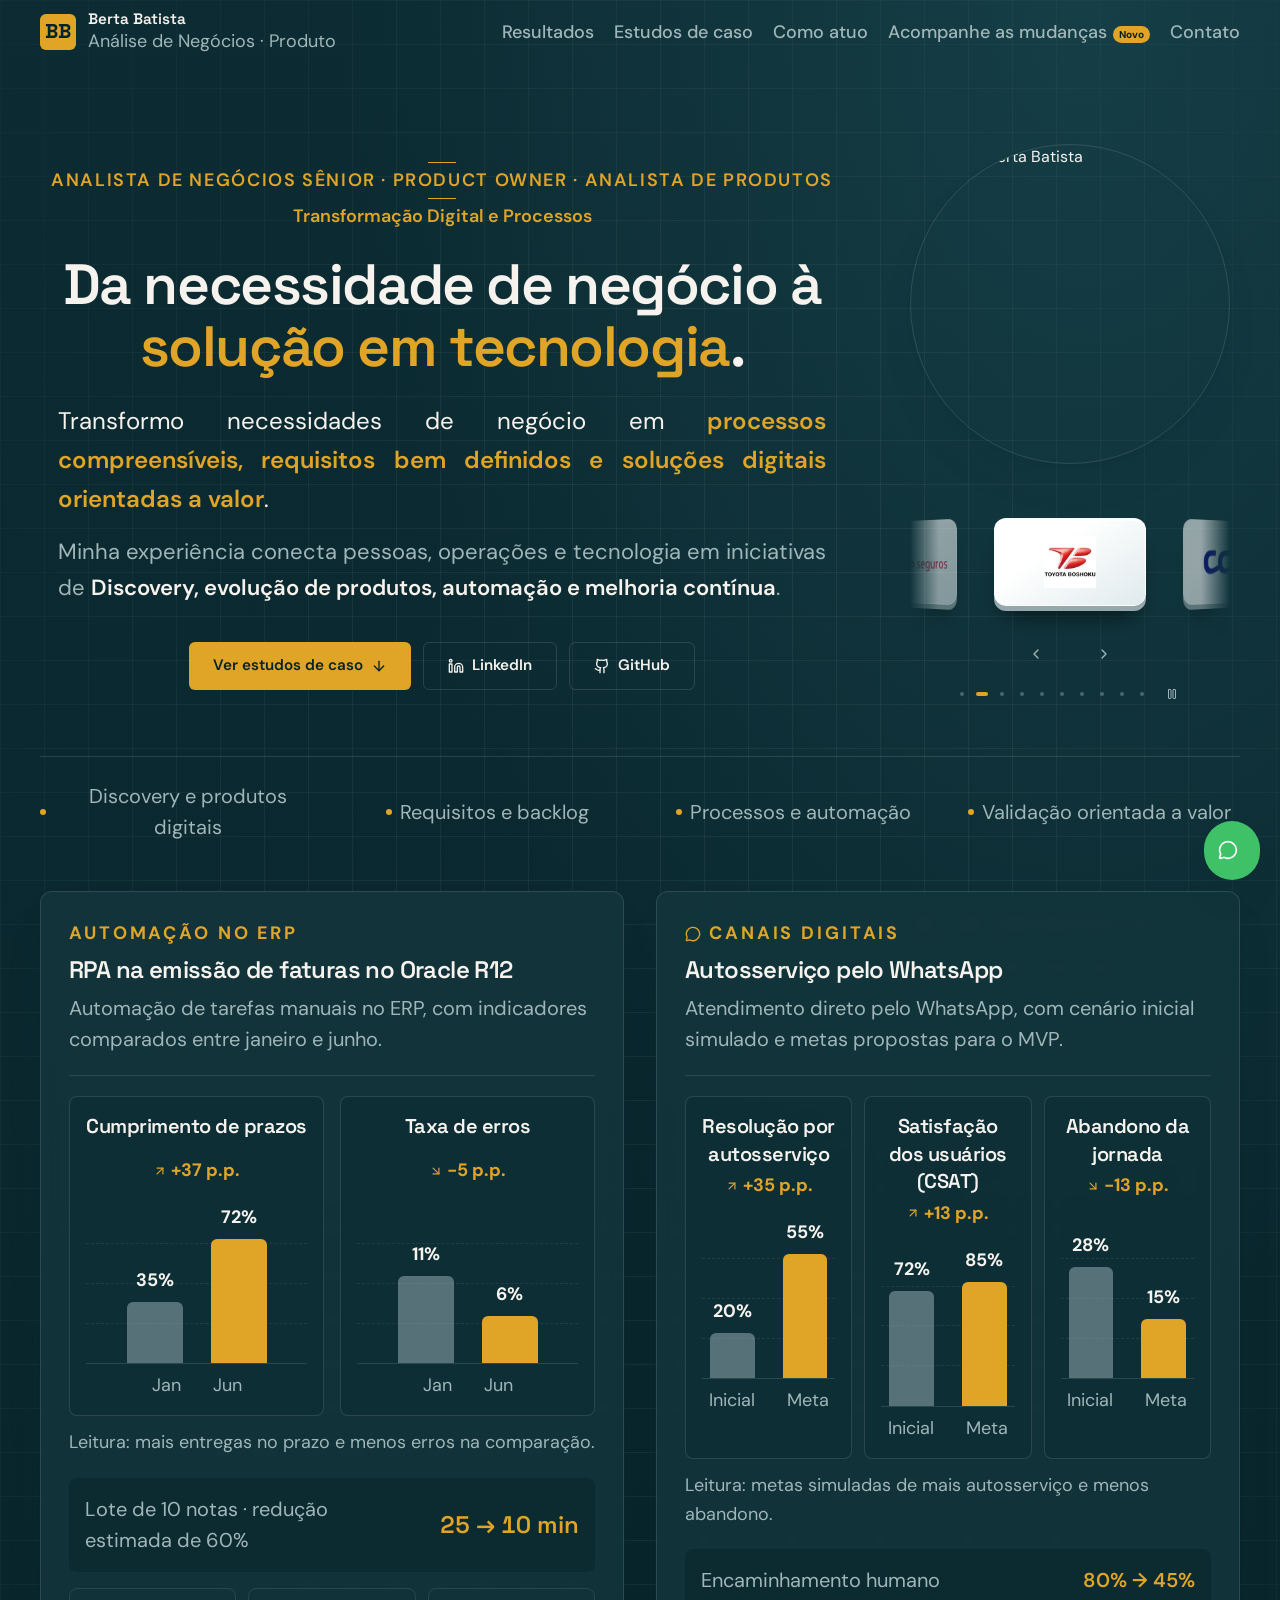
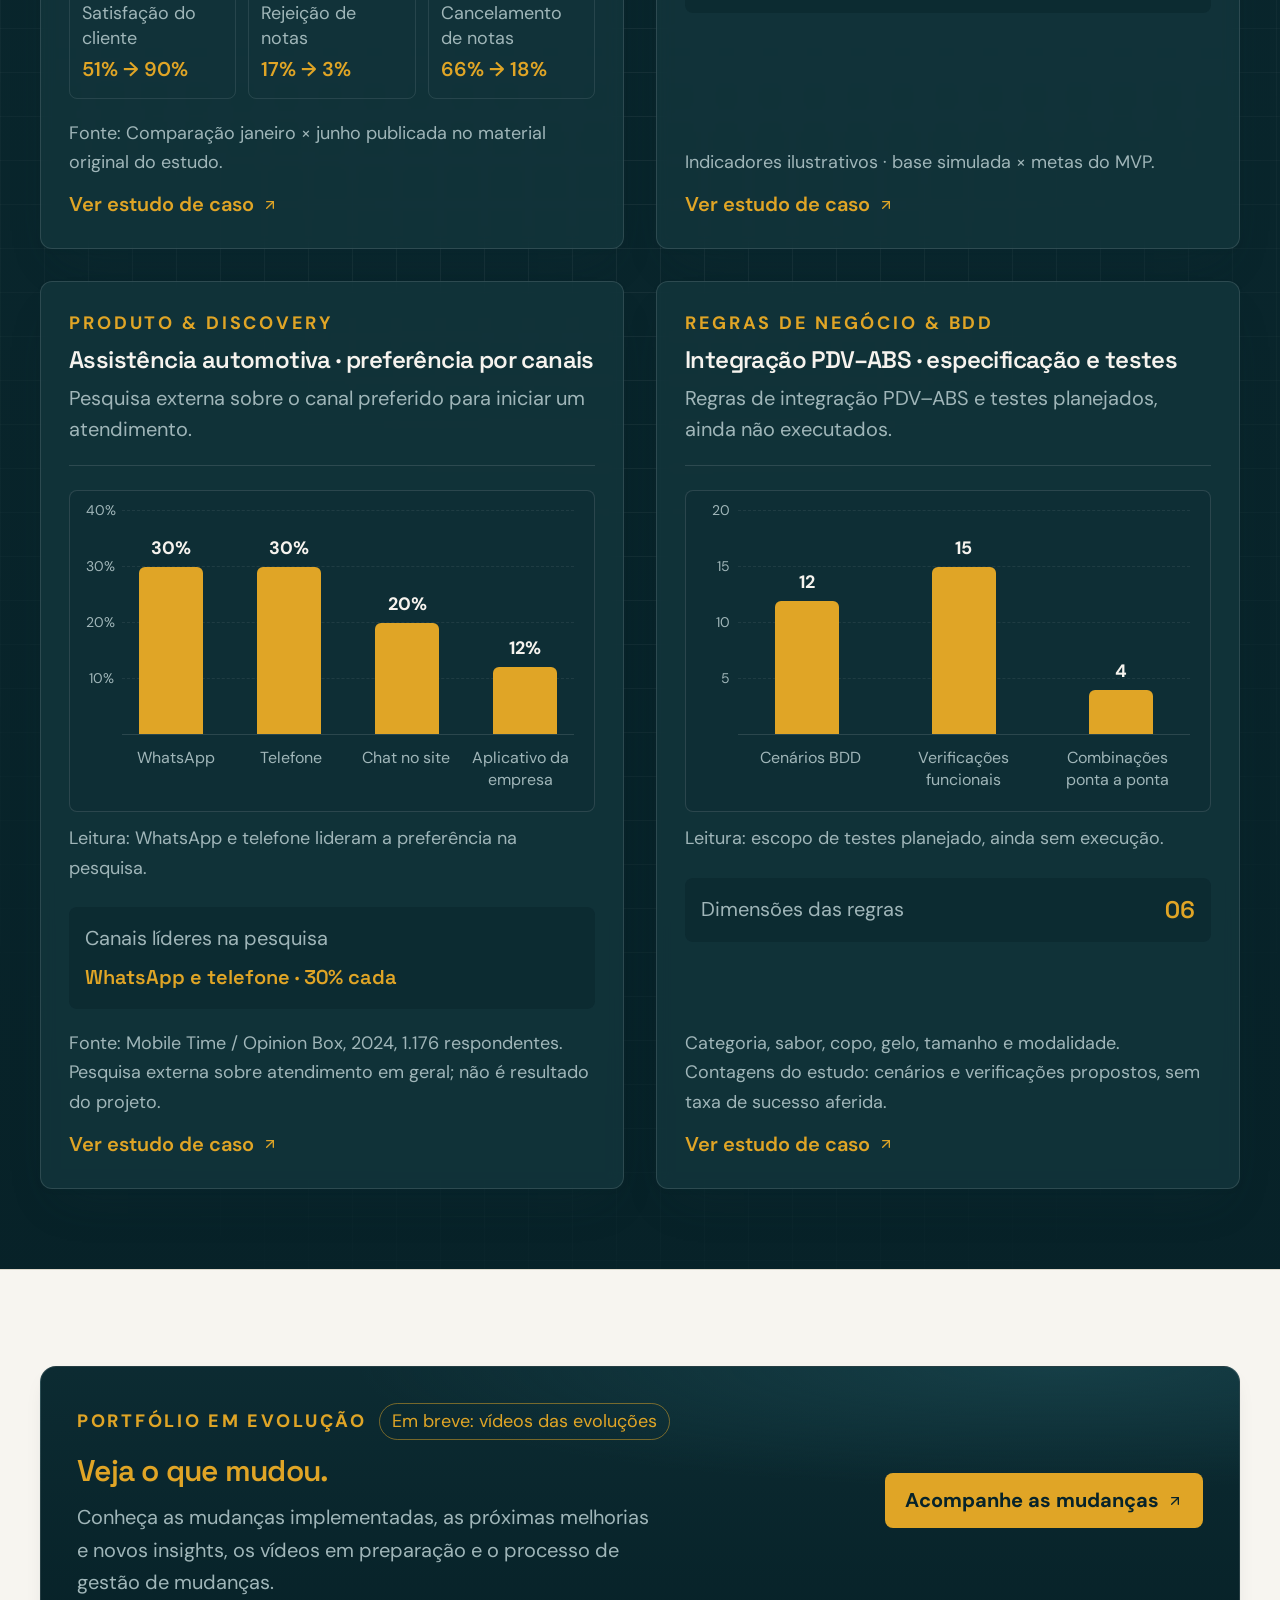
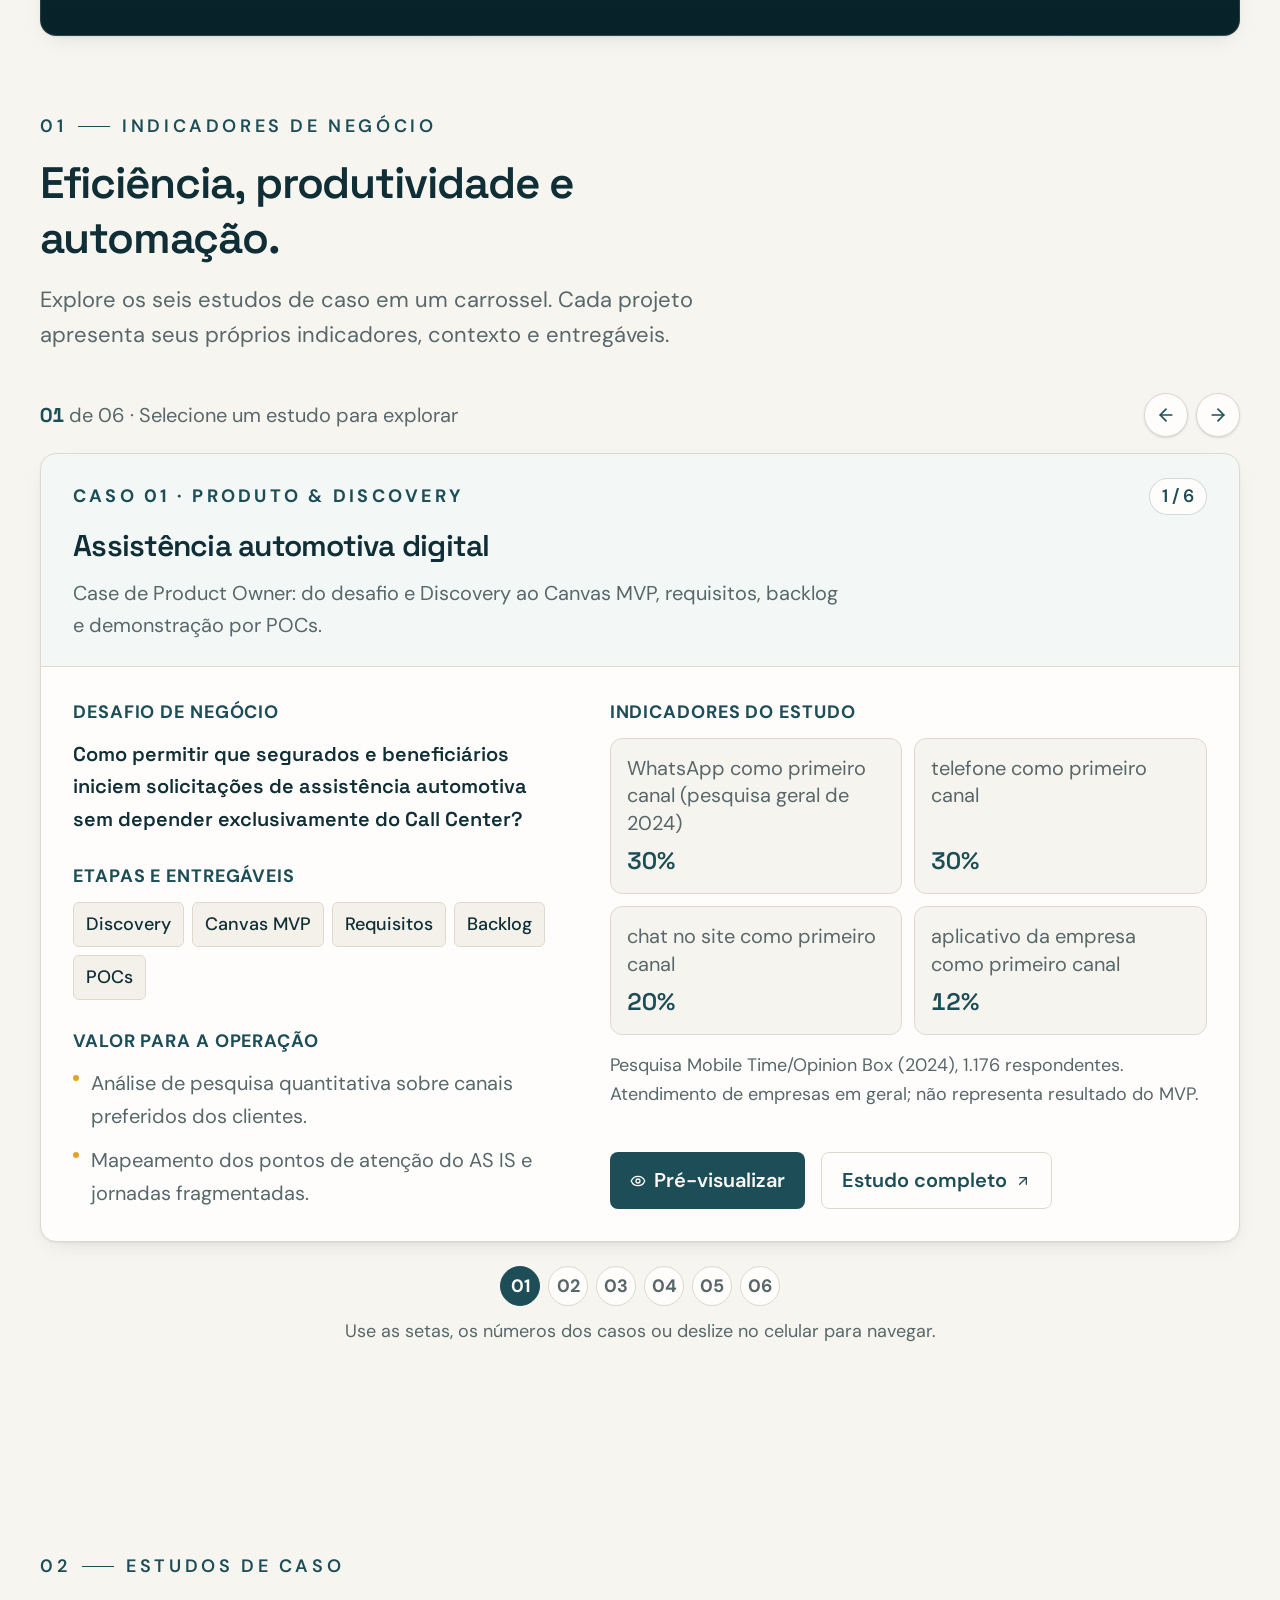
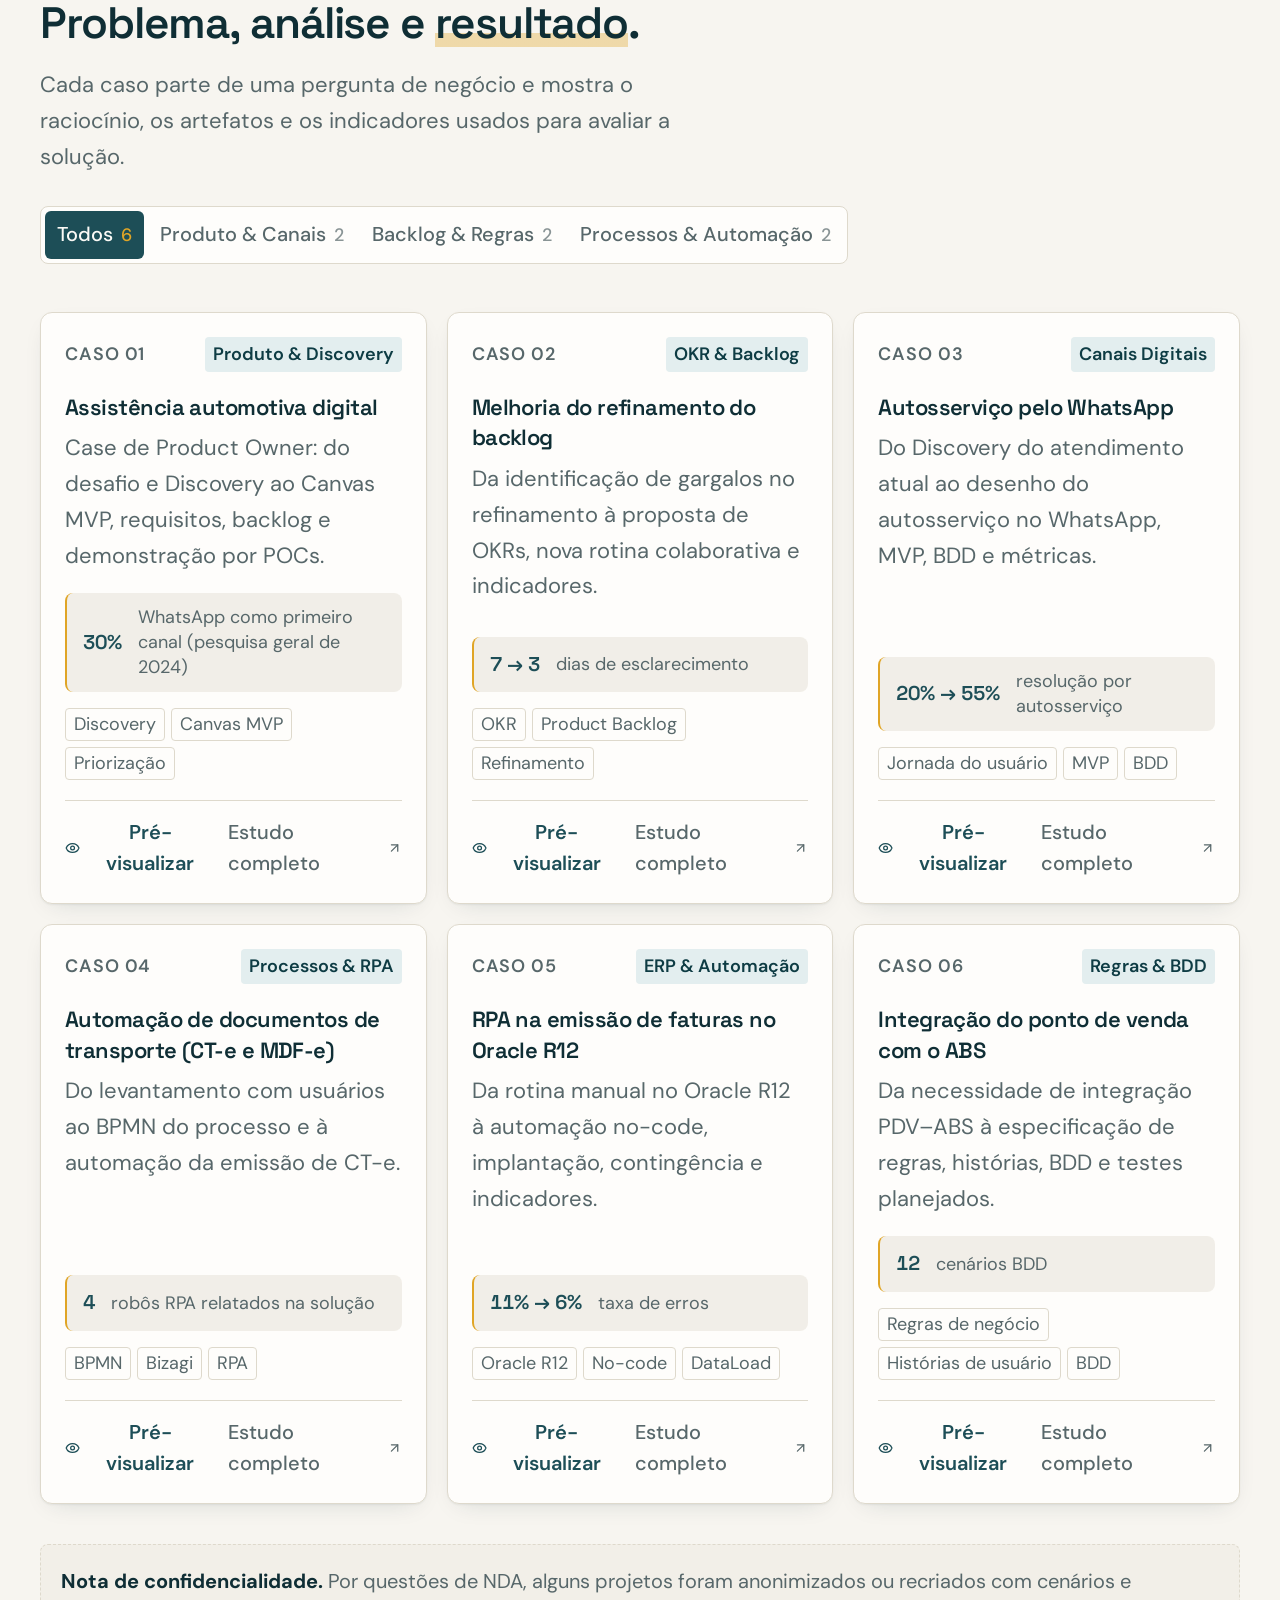
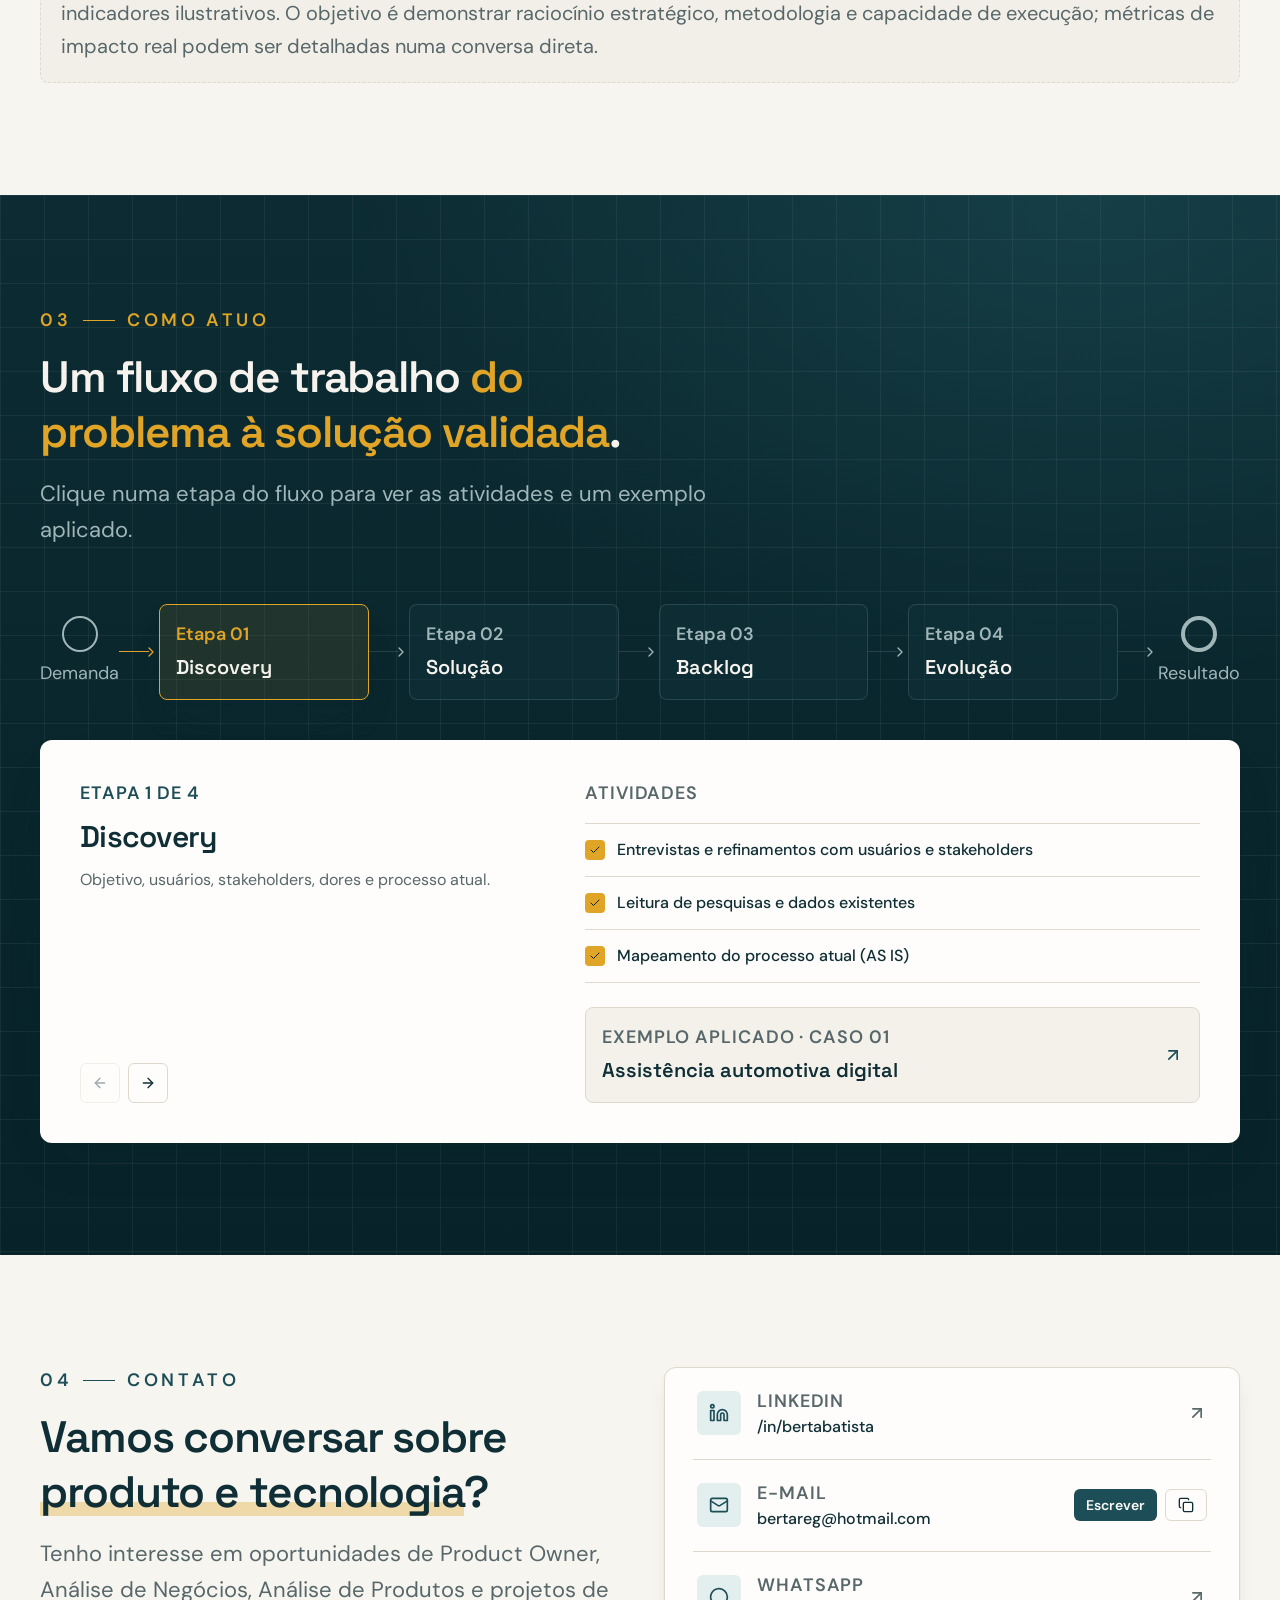
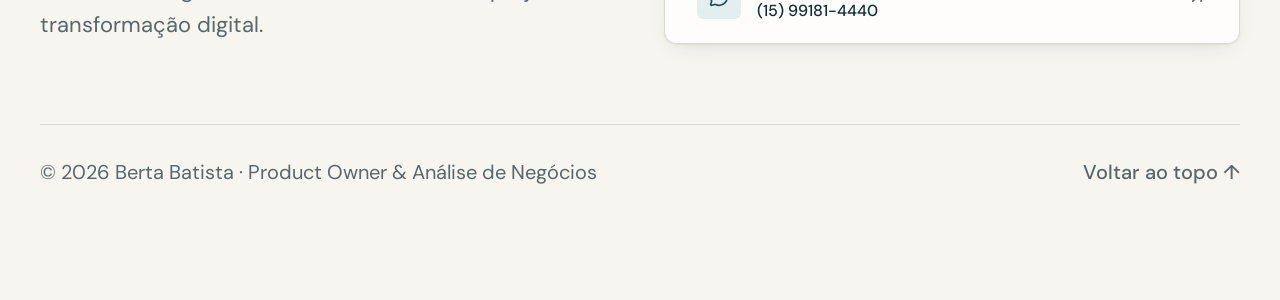
==== commit 52518746: "Atualiza prévia independente da capa React" ====
--- a/capa-preview/index.html
+++ b/capa-preview/index.html
@@ -10,7 +10,7 @@
   <link rel="preconnect" href="https://fonts.googleapis.com">
   <link rel="preconnect" href="https://fonts.gstatic.com" crossorigin>
   <link href="https://fonts.googleapis.com/css2?family=DM+Sans:wght@400;500;600;700&family=Space+Grotesk:wght@400;500;600;700&display=swap" rel="stylesheet">
-  <script type="module" crossorigin src="/capa-preview/assets/index-CAjrjq5n.js"></script>
+  <script type="module" crossorigin src="/capa-preview/assets/index-BNc24oiU.js"></script>
   <link rel="stylesheet" crossorigin href="/capa-preview/assets/index-BWLo_2oN.css">
 </head>
 <body>
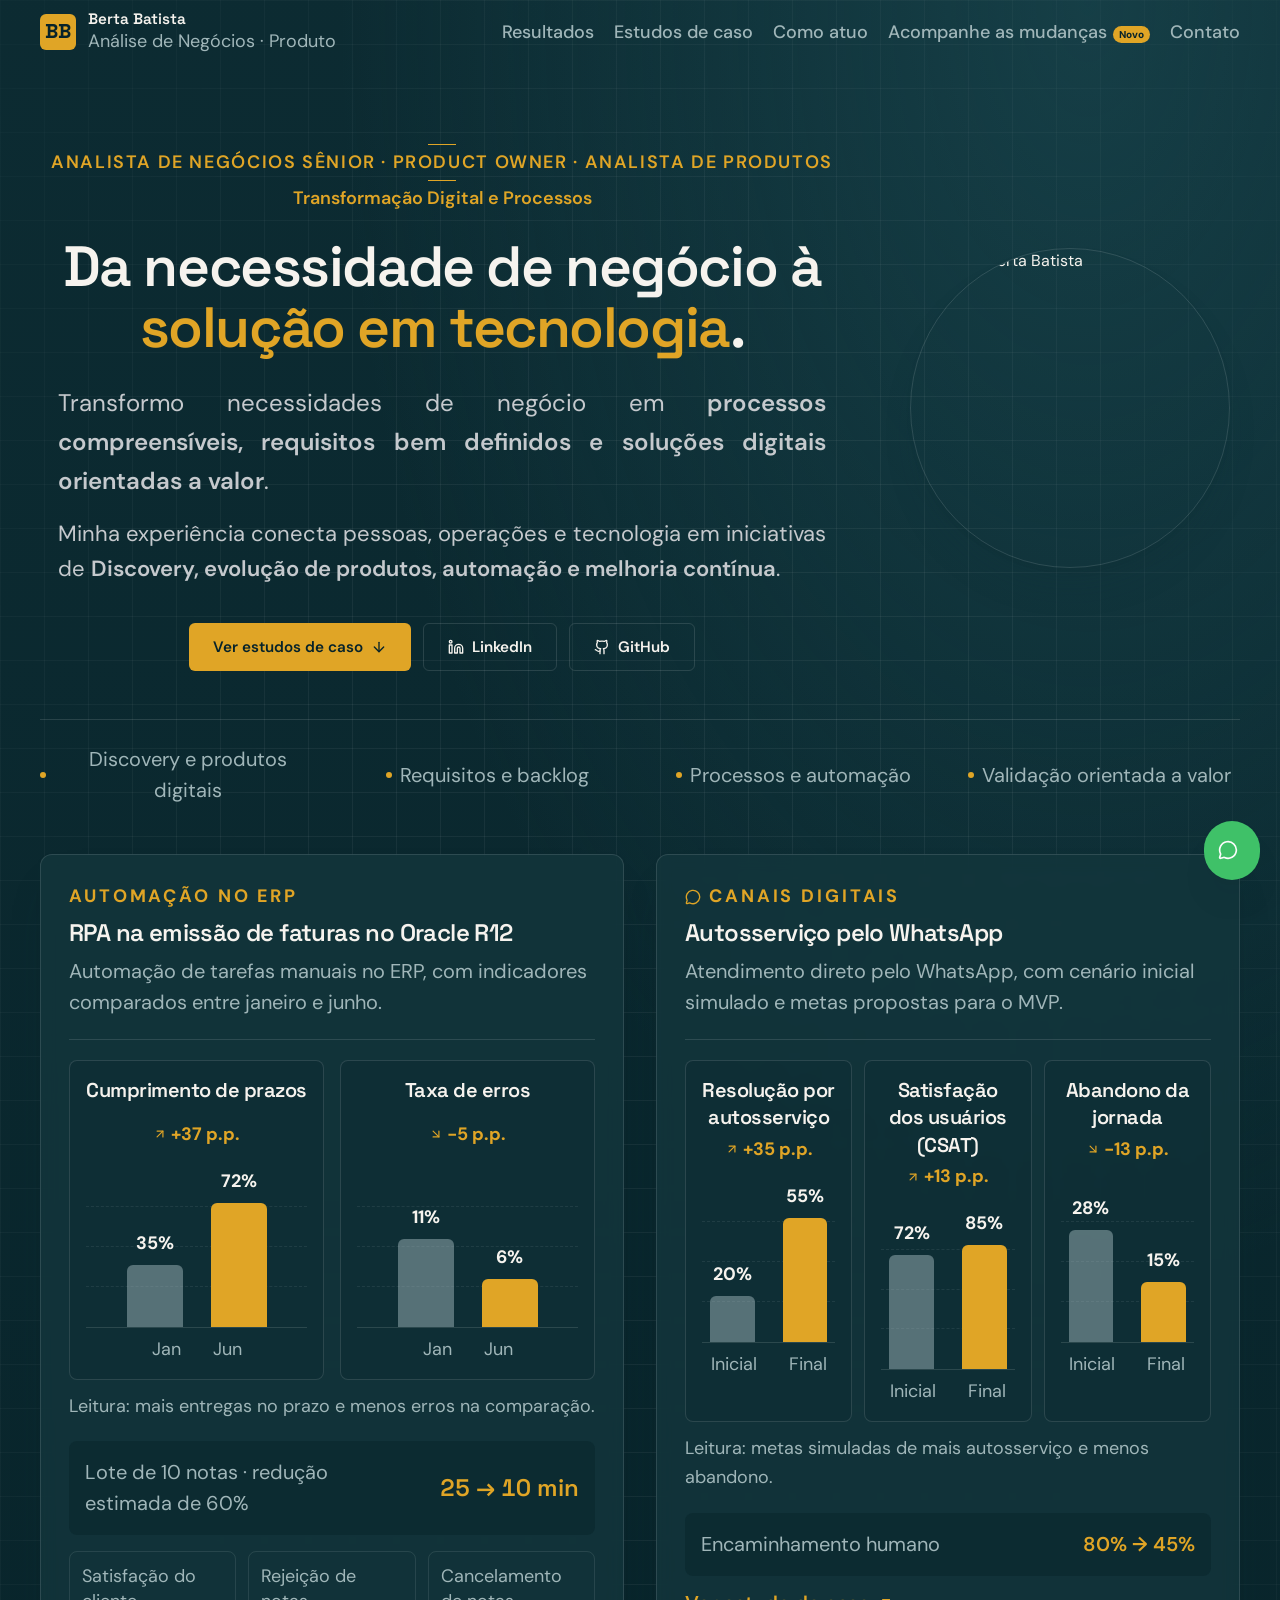
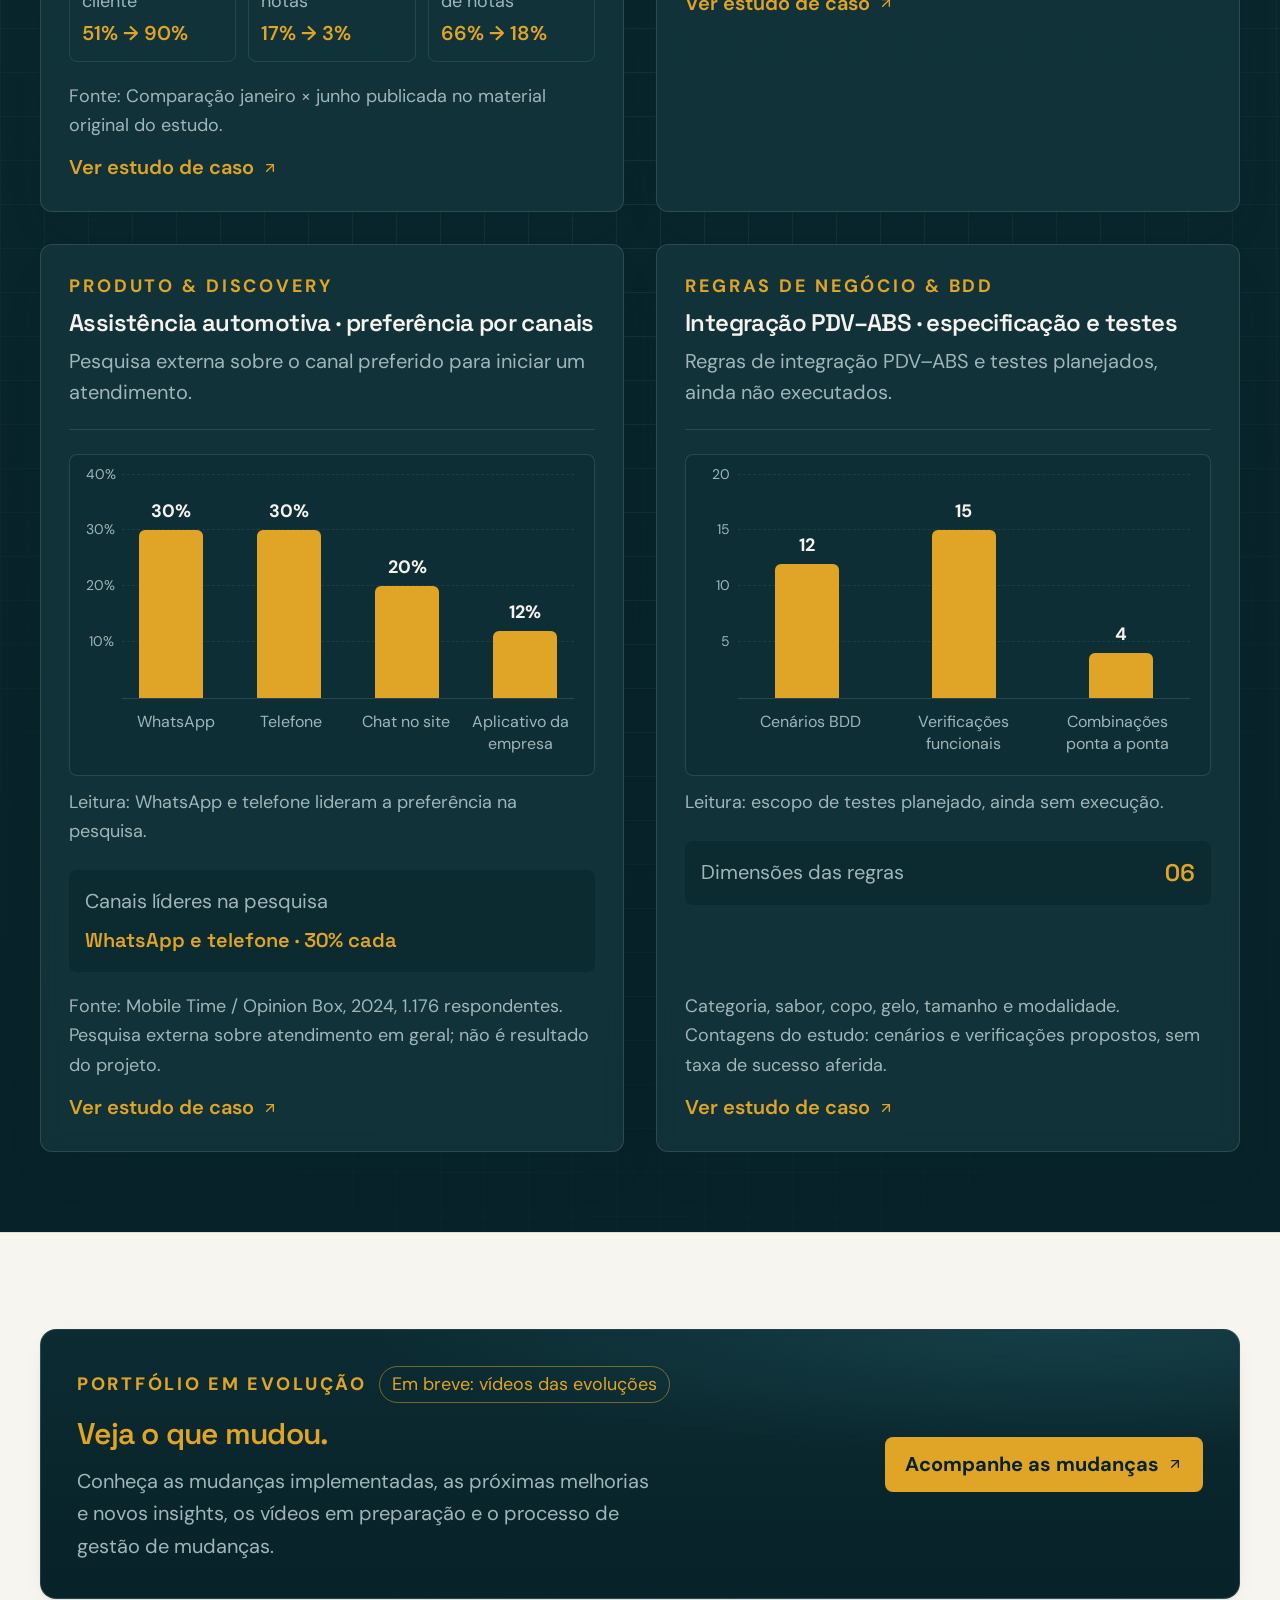
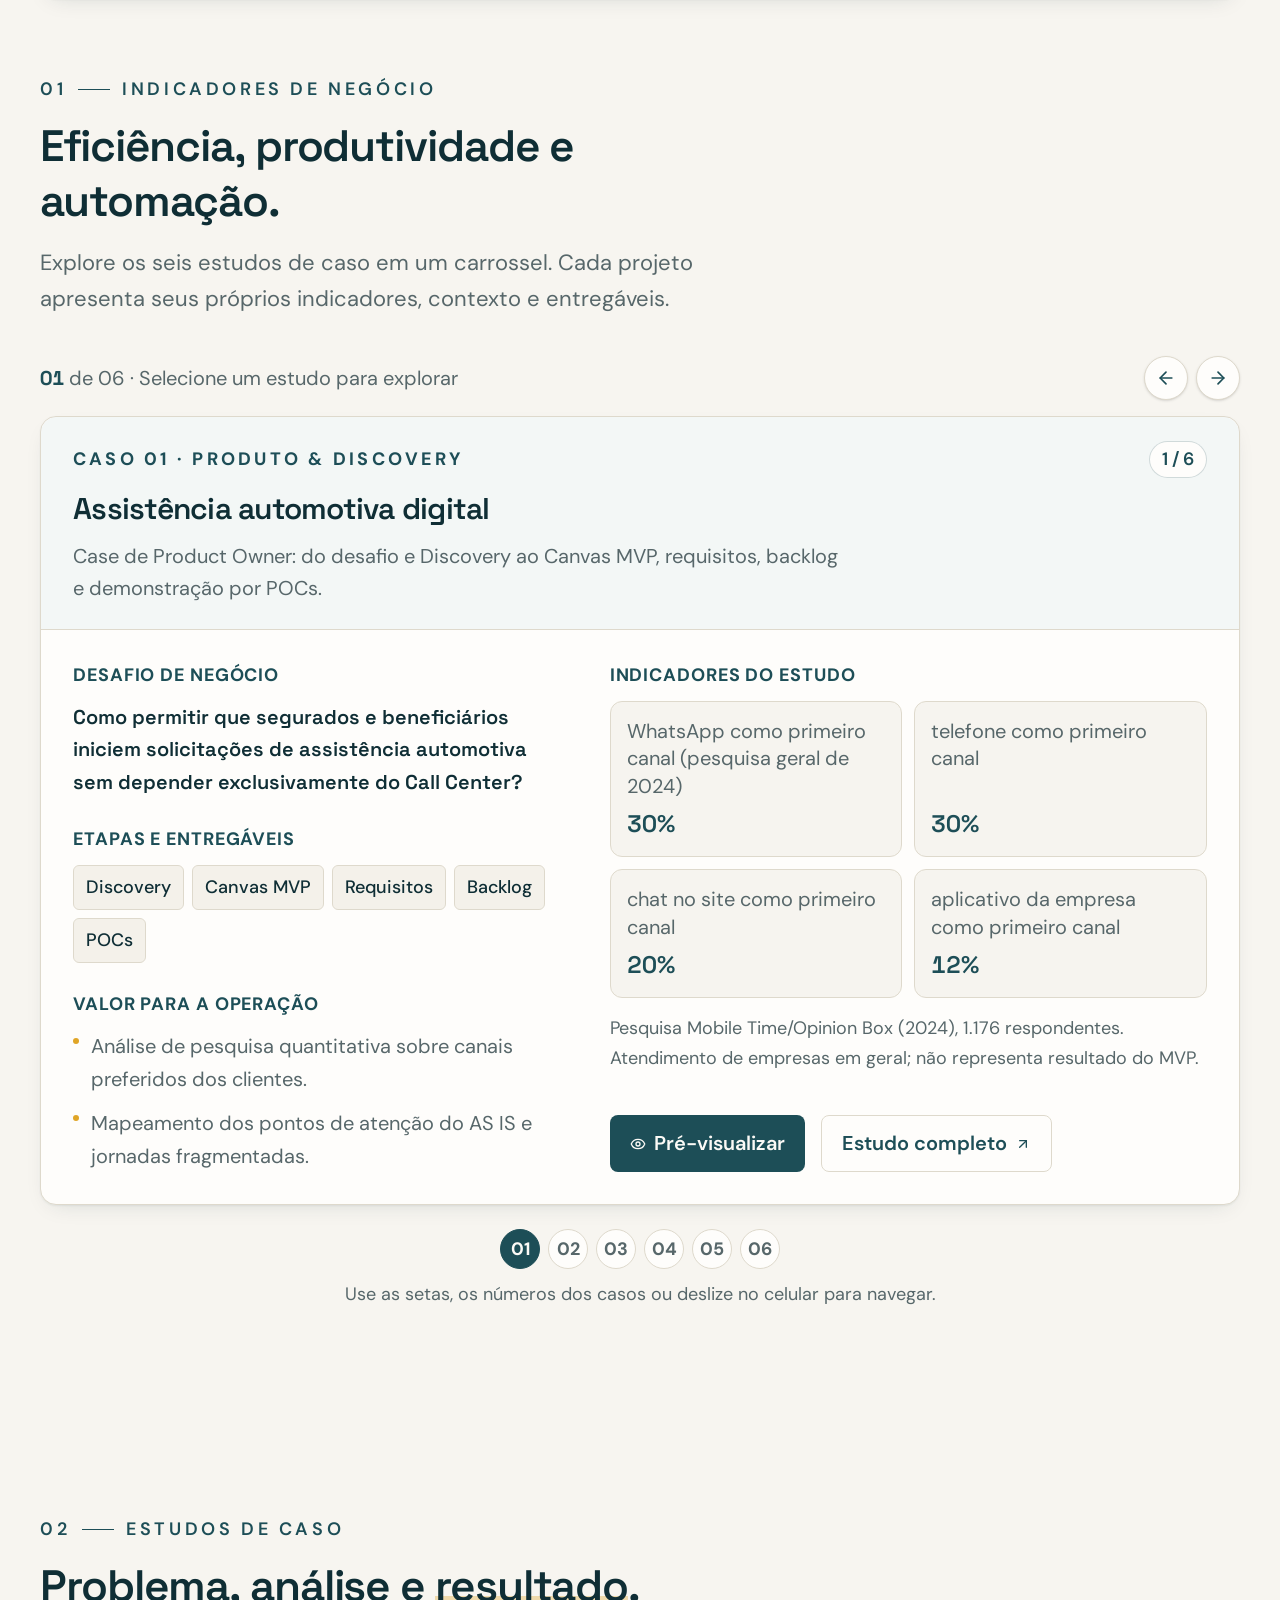
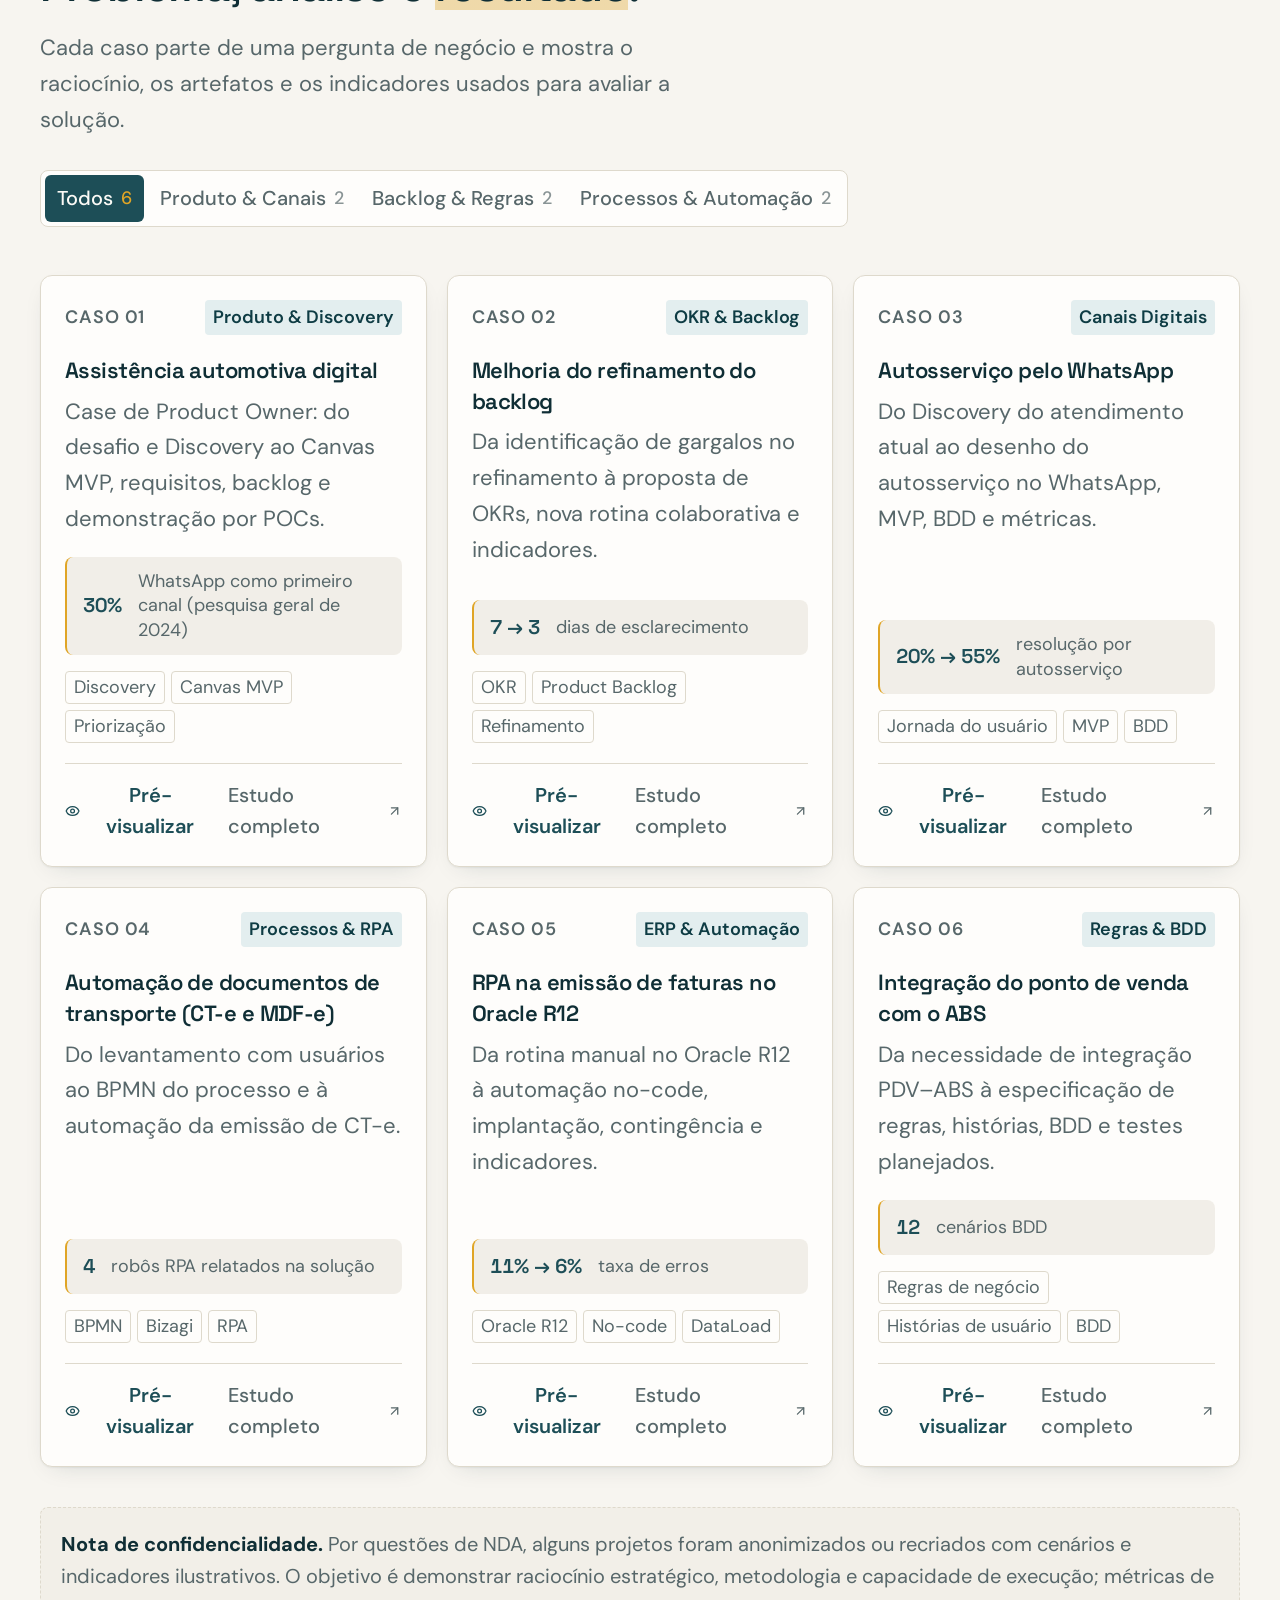
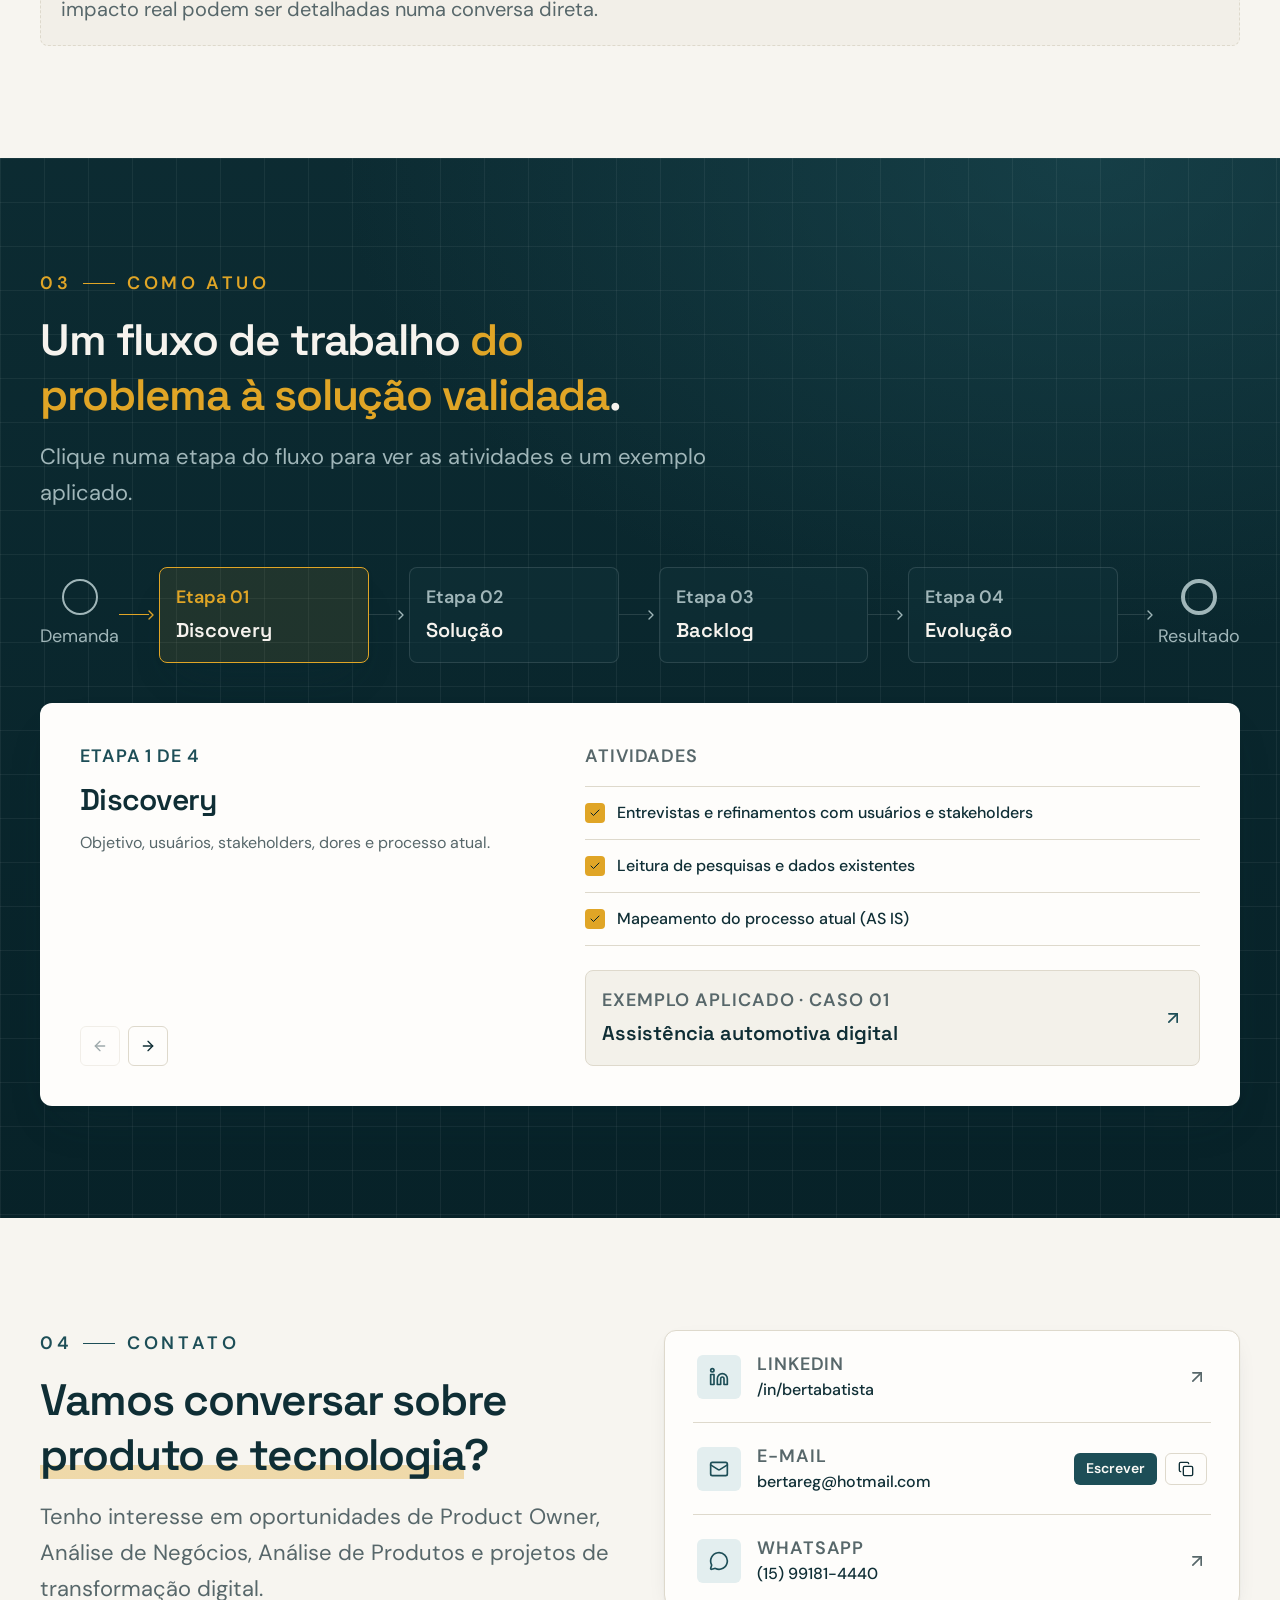
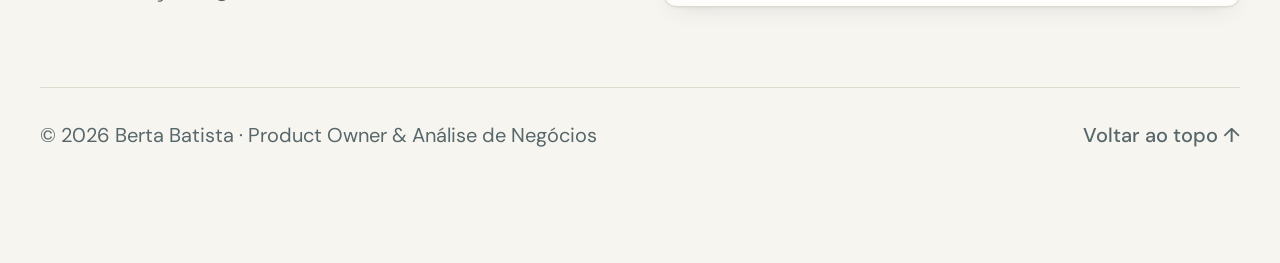
==== commit 3c9bcdfd: "Atualiza prévia independente da capa React" ====
--- a/capa-preview/index.html
+++ b/capa-preview/index.html
@@ -10,8 +10,8 @@
   <link rel="preconnect" href="https://fonts.googleapis.com">
   <link rel="preconnect" href="https://fonts.gstatic.com" crossorigin>
   <link href="https://fonts.googleapis.com/css2?family=DM+Sans:wght@400;500;600;700&family=Space+Grotesk:wght@400;500;600;700&display=swap" rel="stylesheet">
-  <script type="module" crossorigin src="/capa-preview/assets/index-BNc24oiU.js"></script>
-  <link rel="stylesheet" crossorigin href="/capa-preview/assets/index-BWLo_2oN.css">
+  <script type="module" crossorigin src="/capa-preview/assets/index-Bniz4D-h.js"></script>
+  <link rel="stylesheet" crossorigin href="/capa-preview/assets/index-D9e-X4Zq.css">
 </head>
 <body>
   <div id="root"></div>
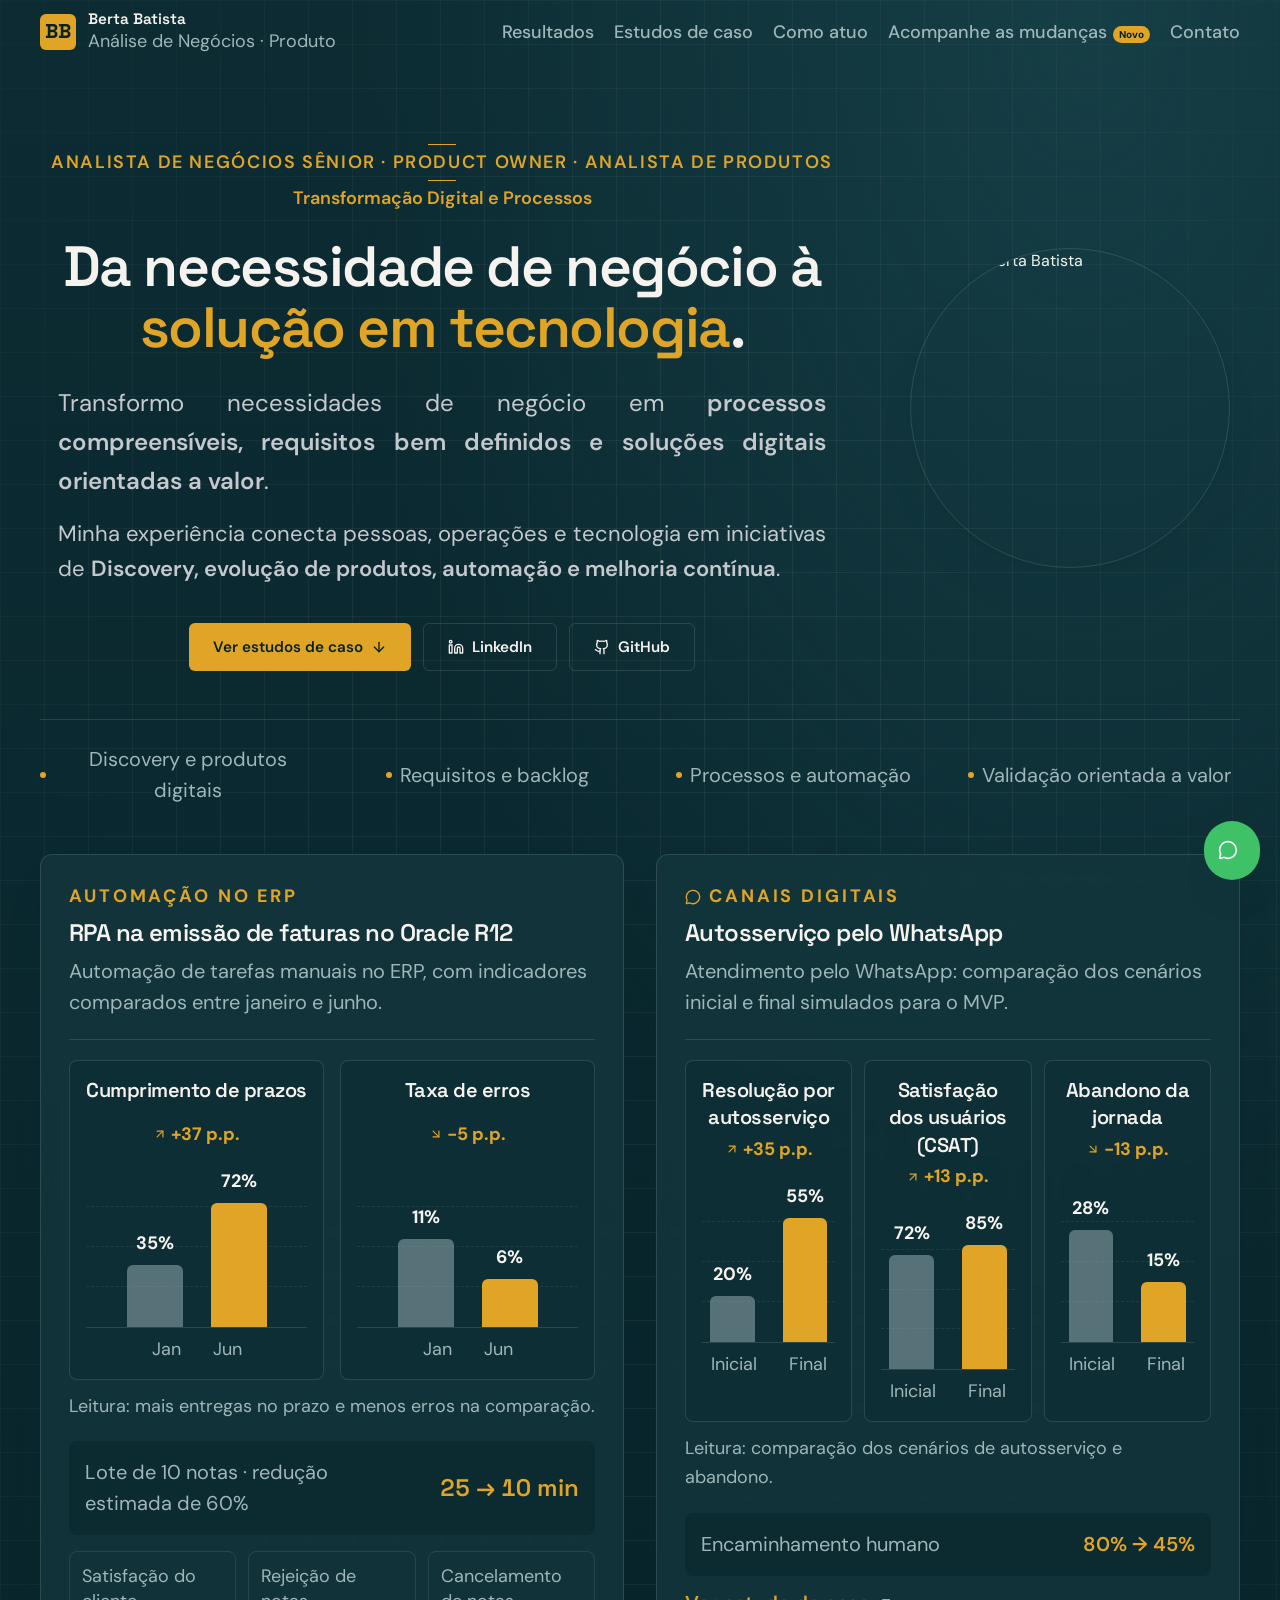
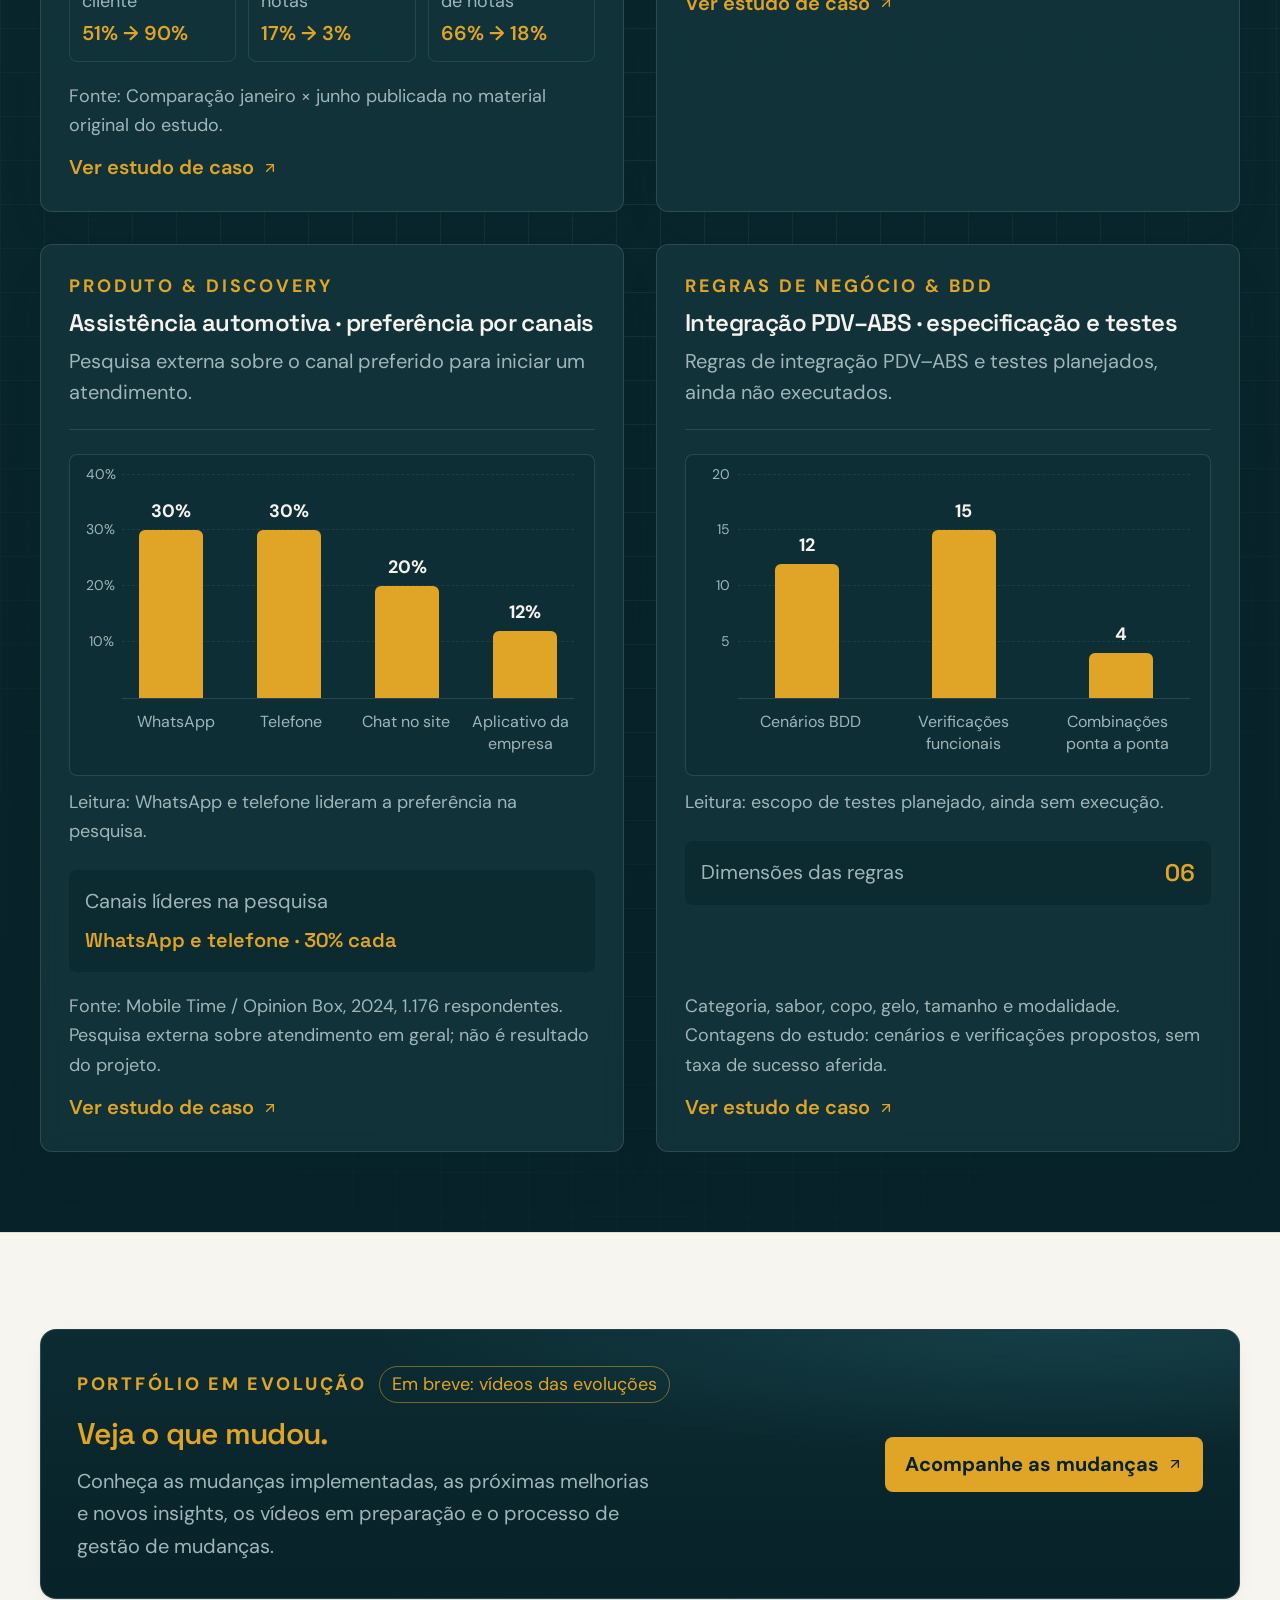
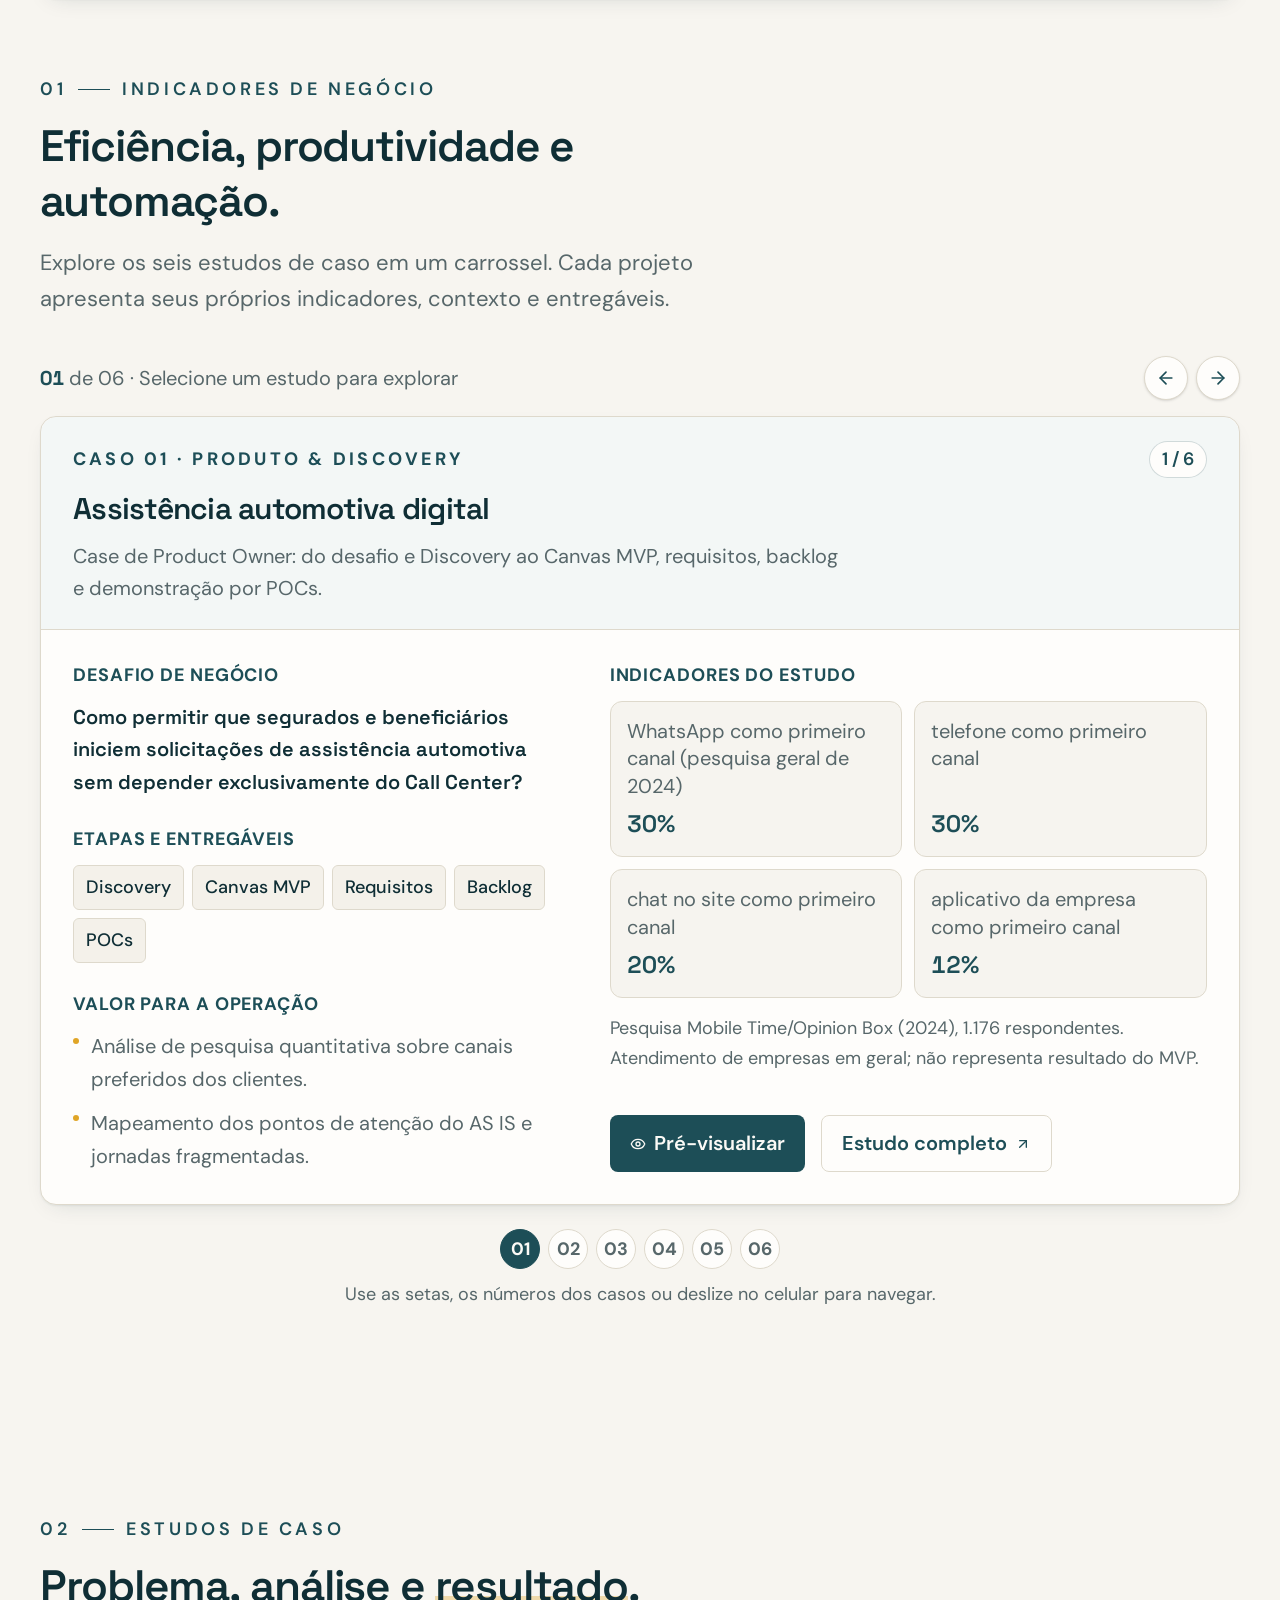
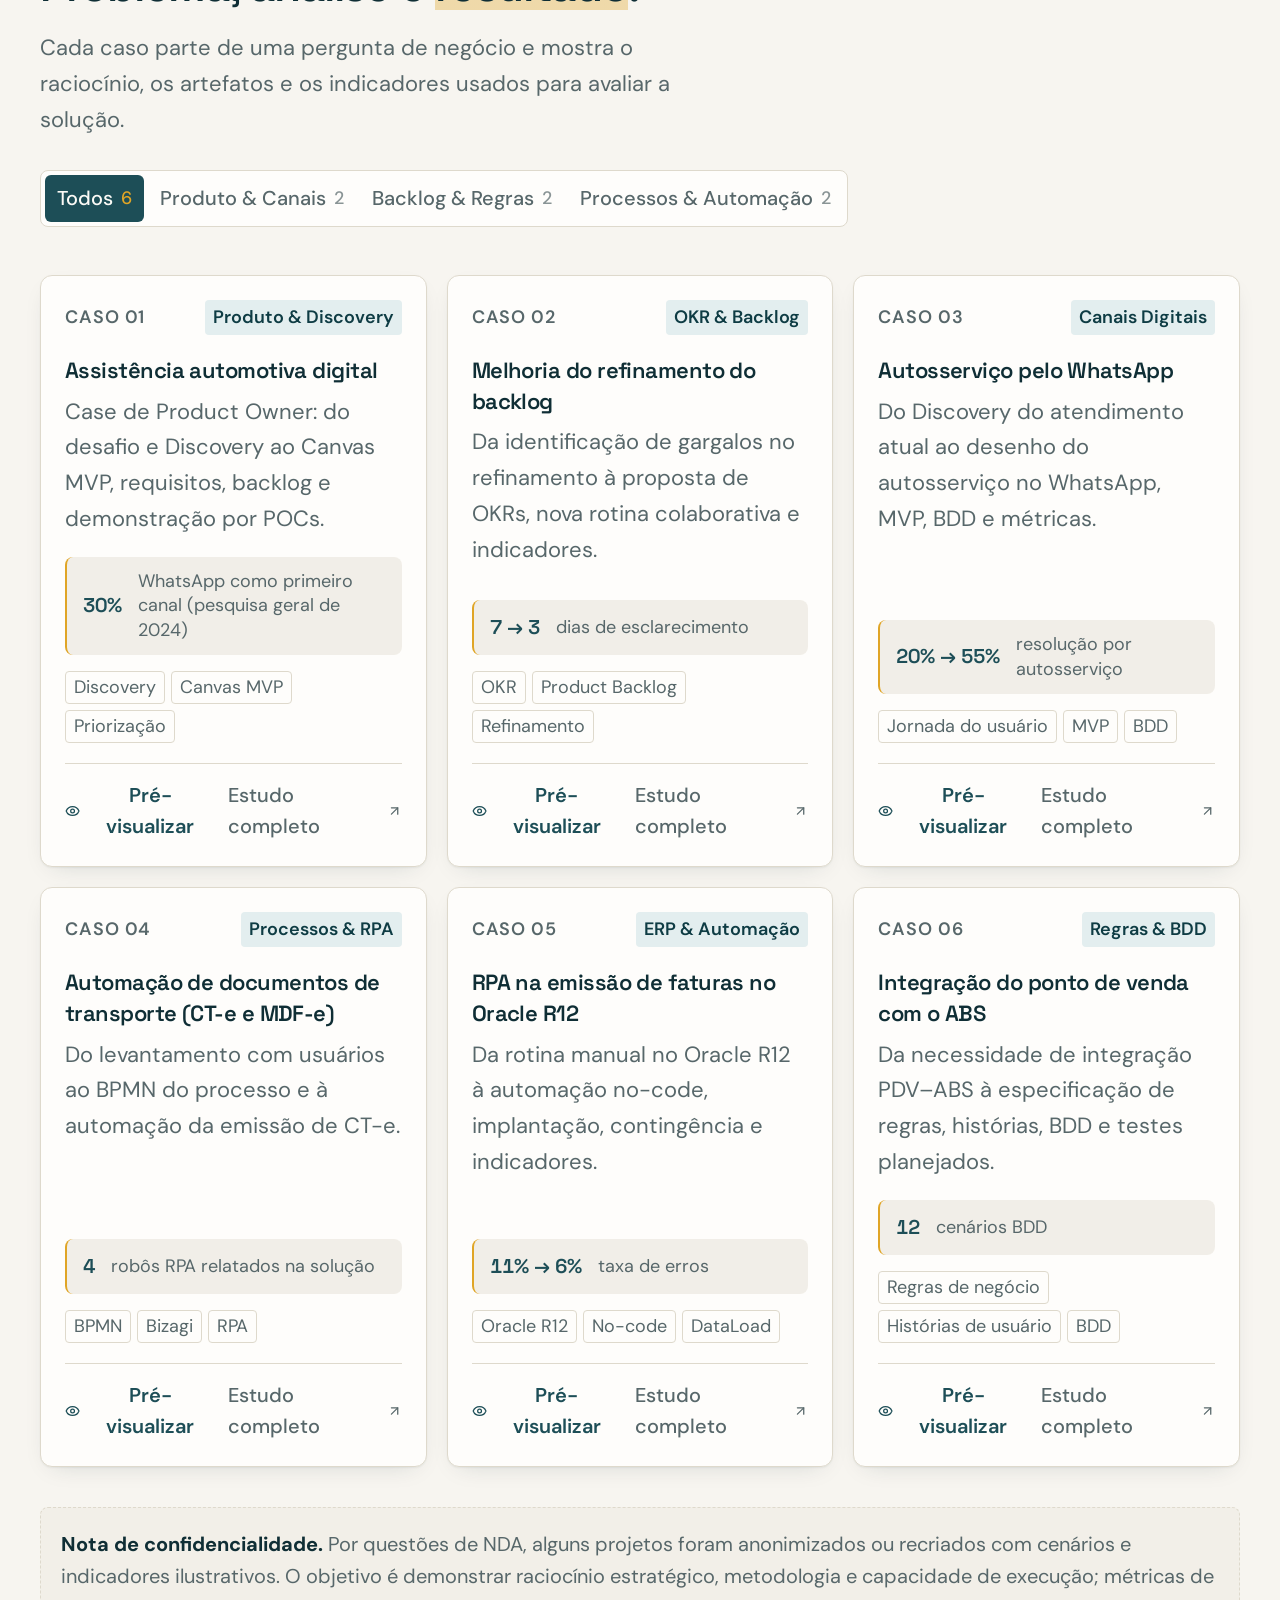
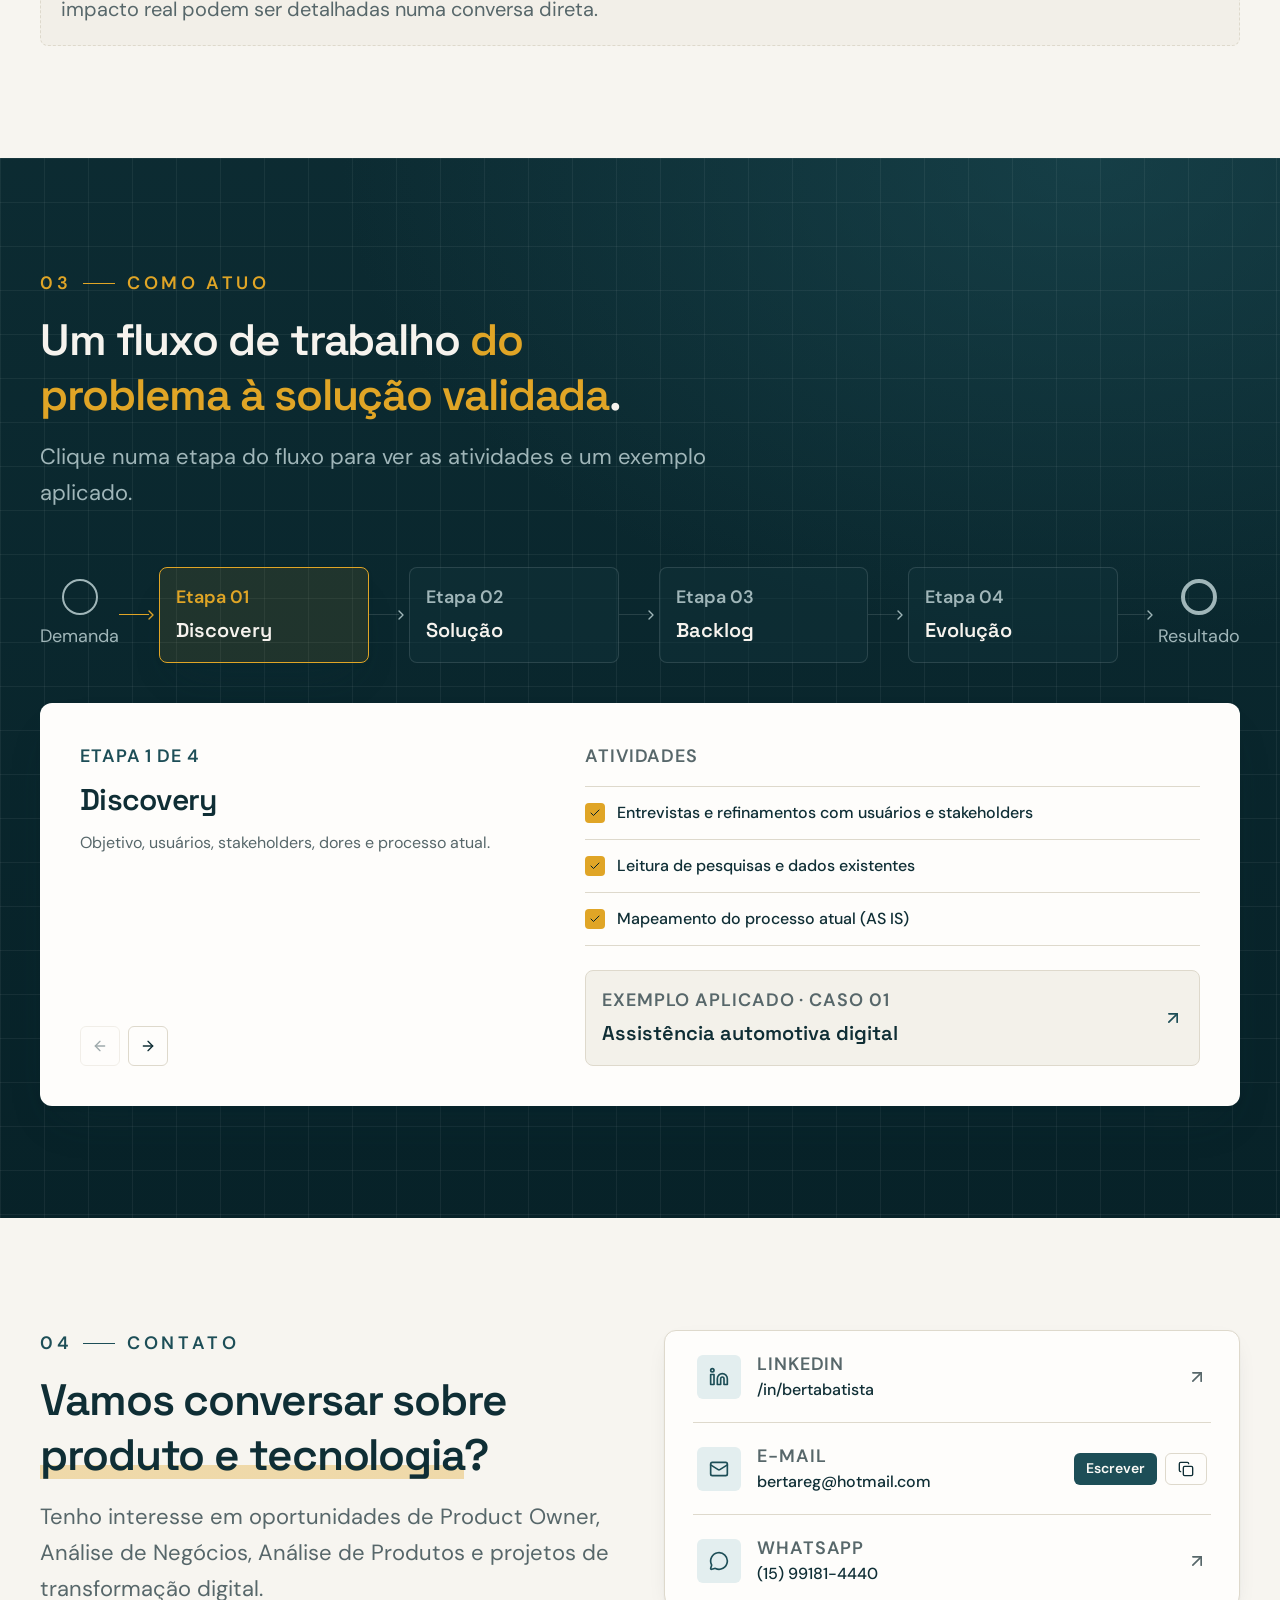
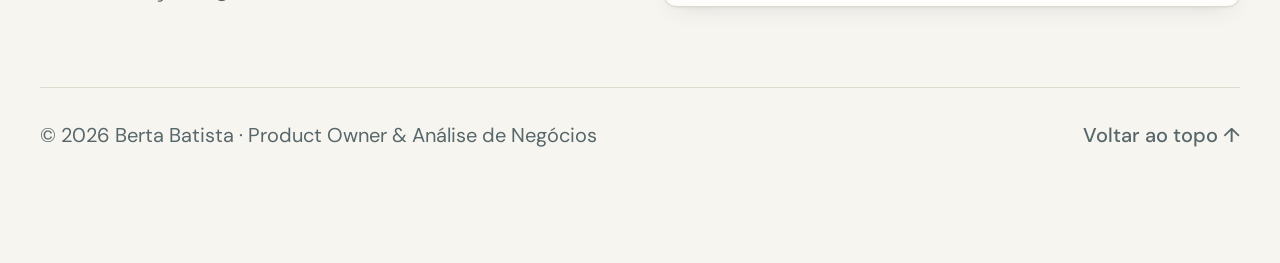
==== commit 87214fa2: "Atualiza prévia independente da capa React" ====
--- a/capa-preview/index.html
+++ b/capa-preview/index.html
@@ -10,7 +10,7 @@
   <link rel="preconnect" href="https://fonts.googleapis.com">
   <link rel="preconnect" href="https://fonts.gstatic.com" crossorigin>
   <link href="https://fonts.googleapis.com/css2?family=DM+Sans:wght@400;500;600;700&family=Space+Grotesk:wght@400;500;600;700&display=swap" rel="stylesheet">
-  <script type="module" crossorigin src="/capa-preview/assets/index-Bniz4D-h.js"></script>
+  <script type="module" crossorigin src="/capa-preview/assets/index-CFamsPBG.js"></script>
   <link rel="stylesheet" crossorigin href="/capa-preview/assets/index-D9e-X4Zq.css">
 </head>
 <body>
